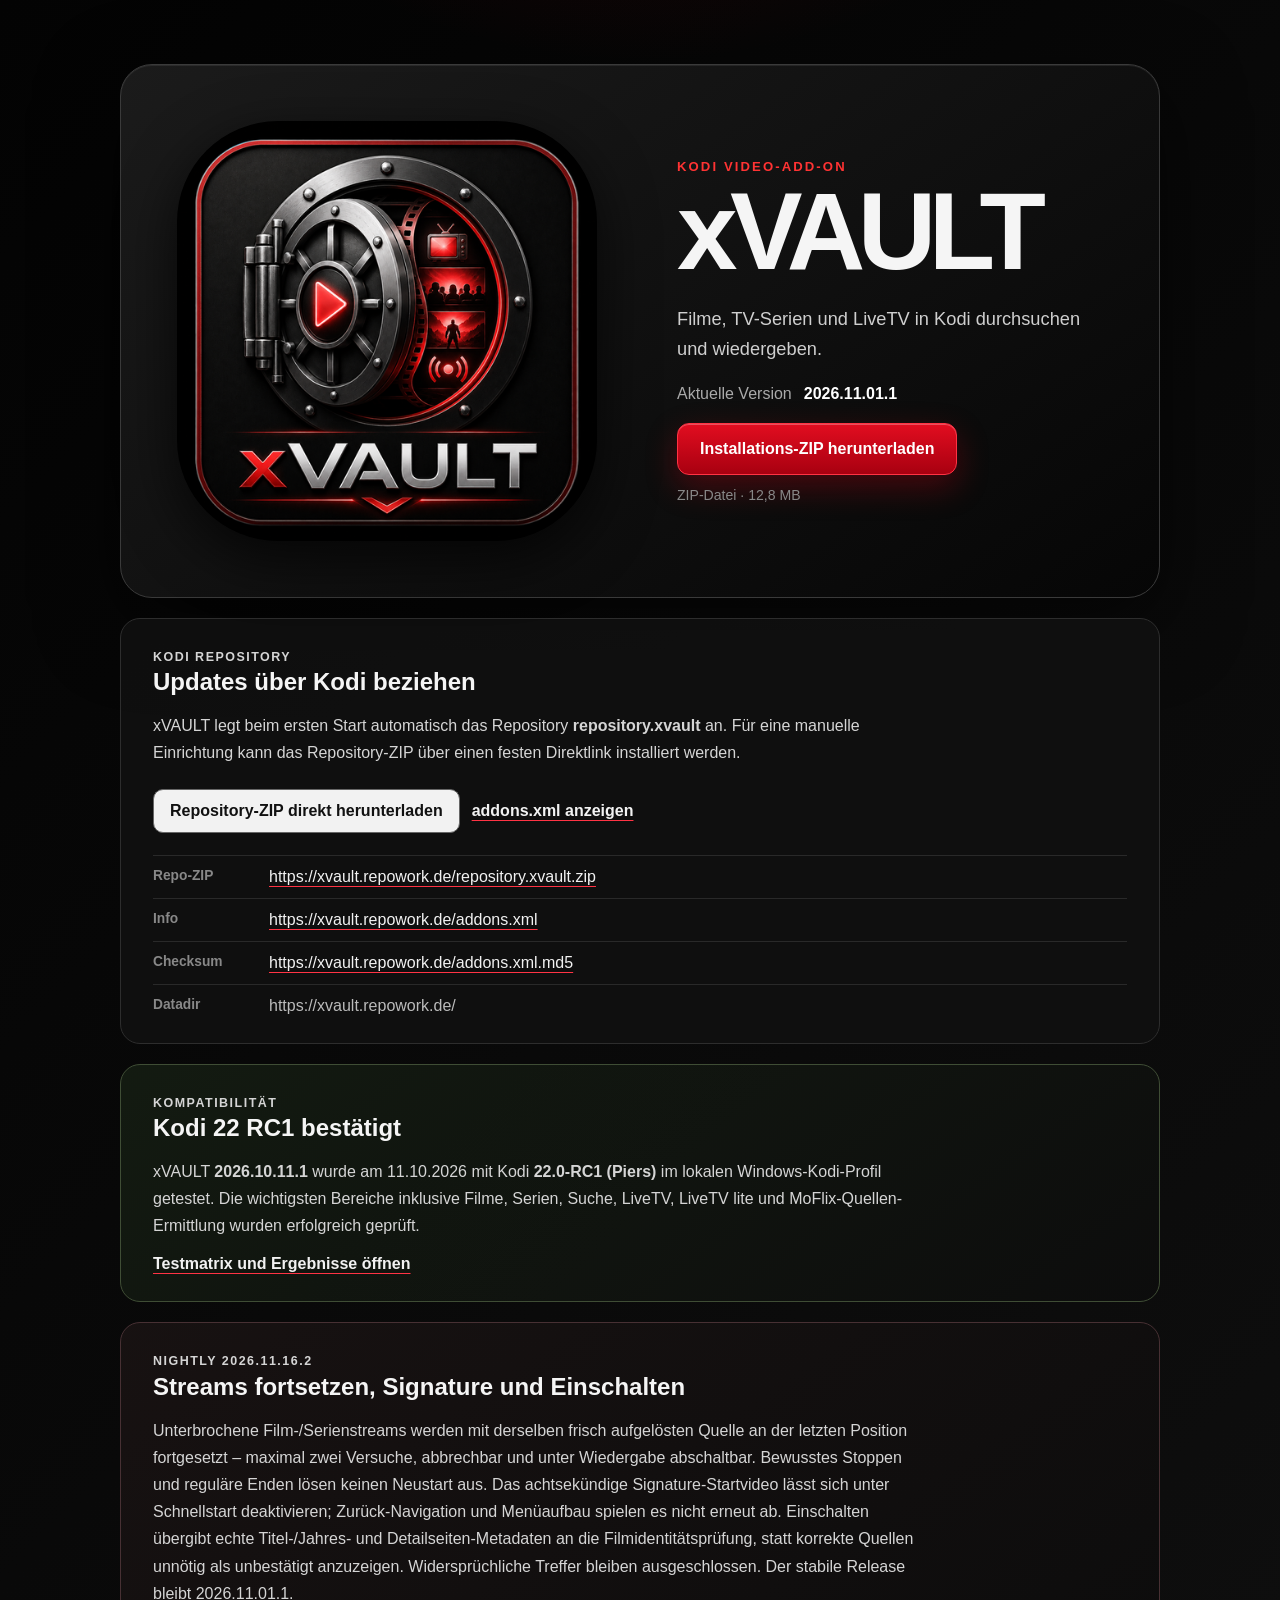
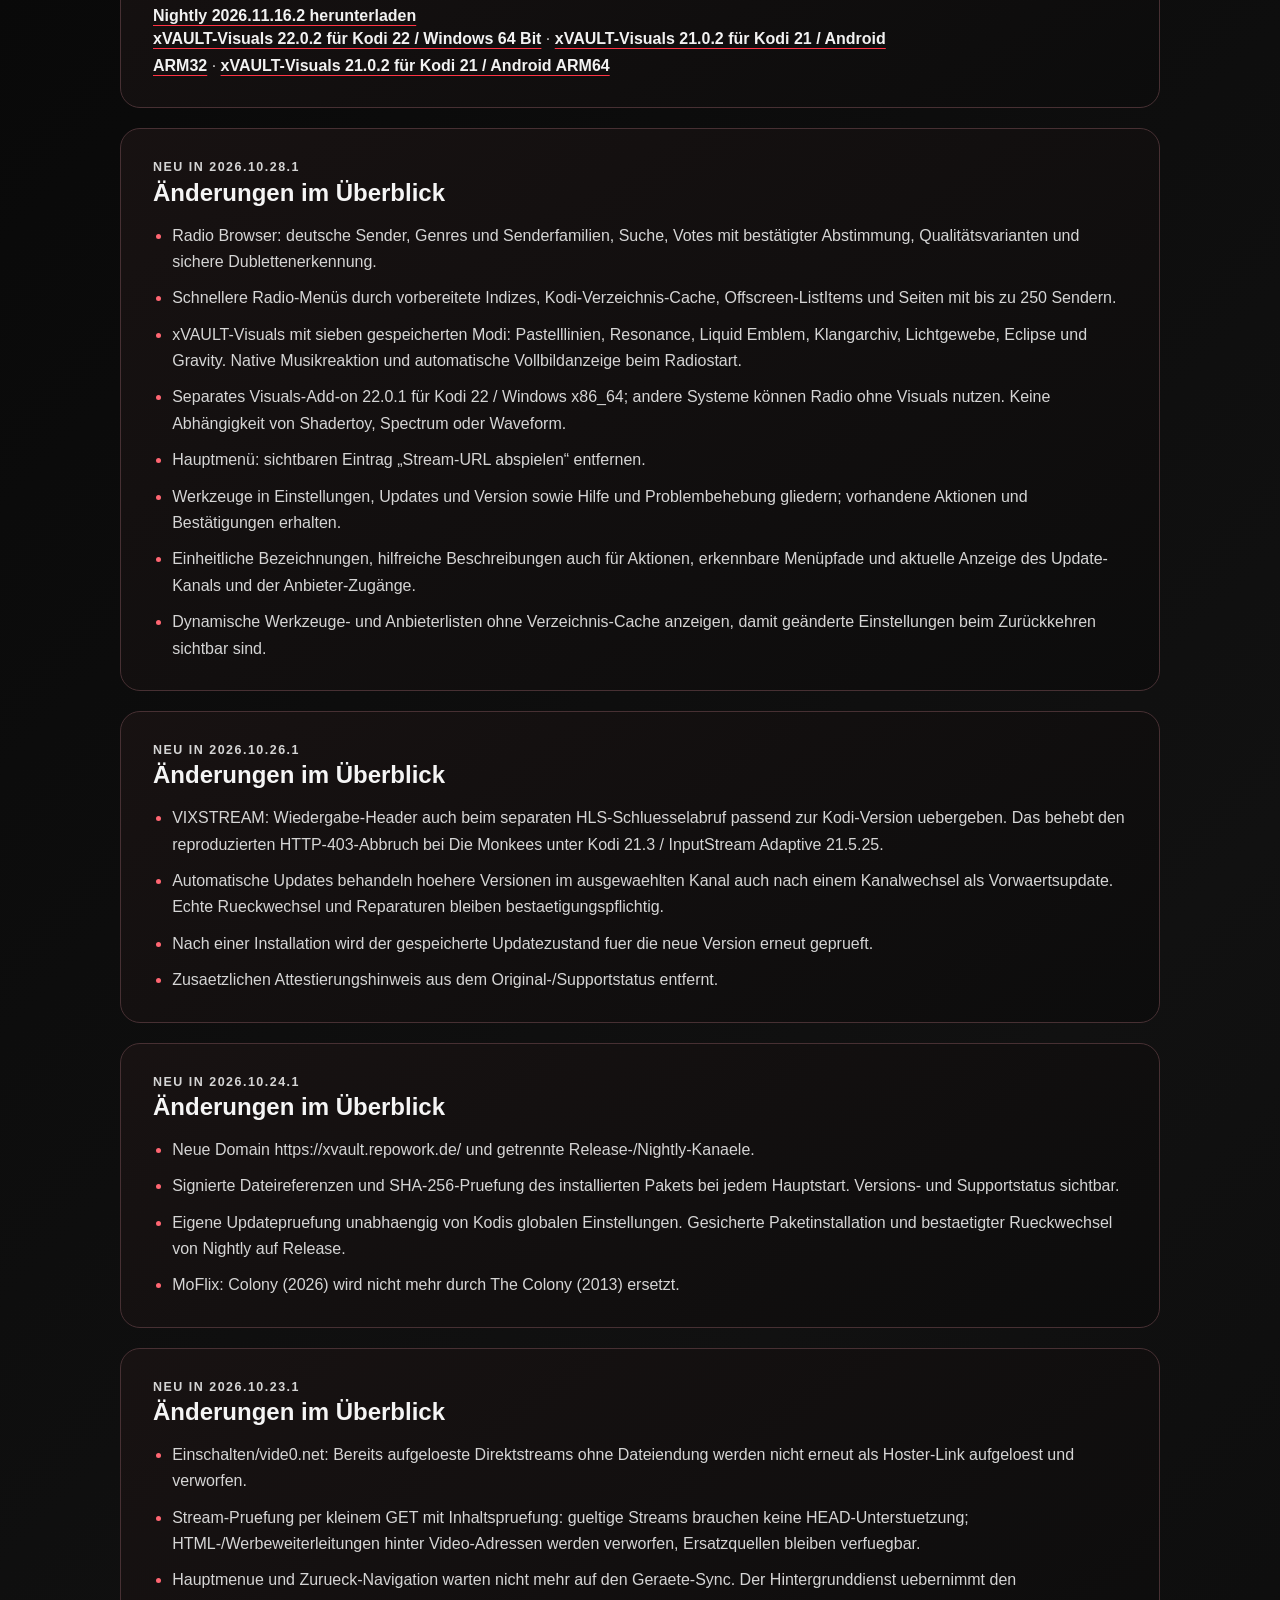
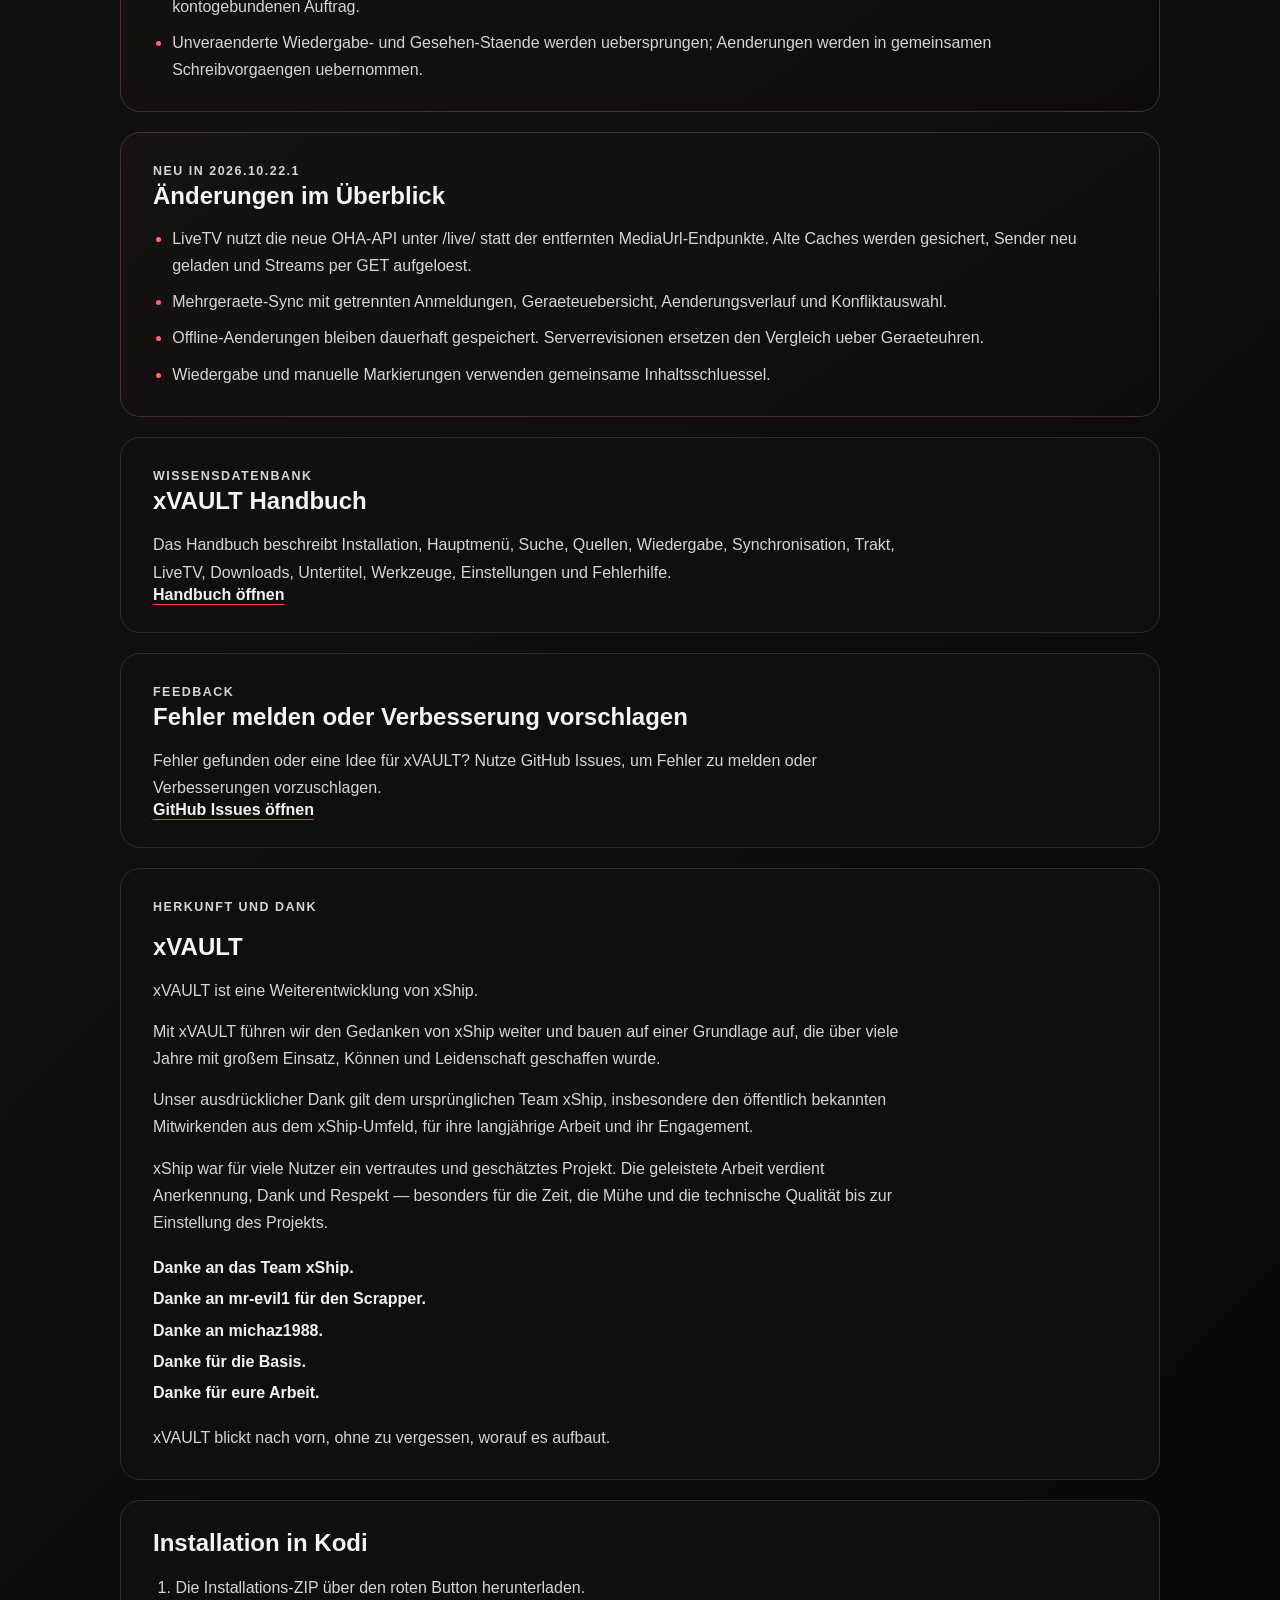
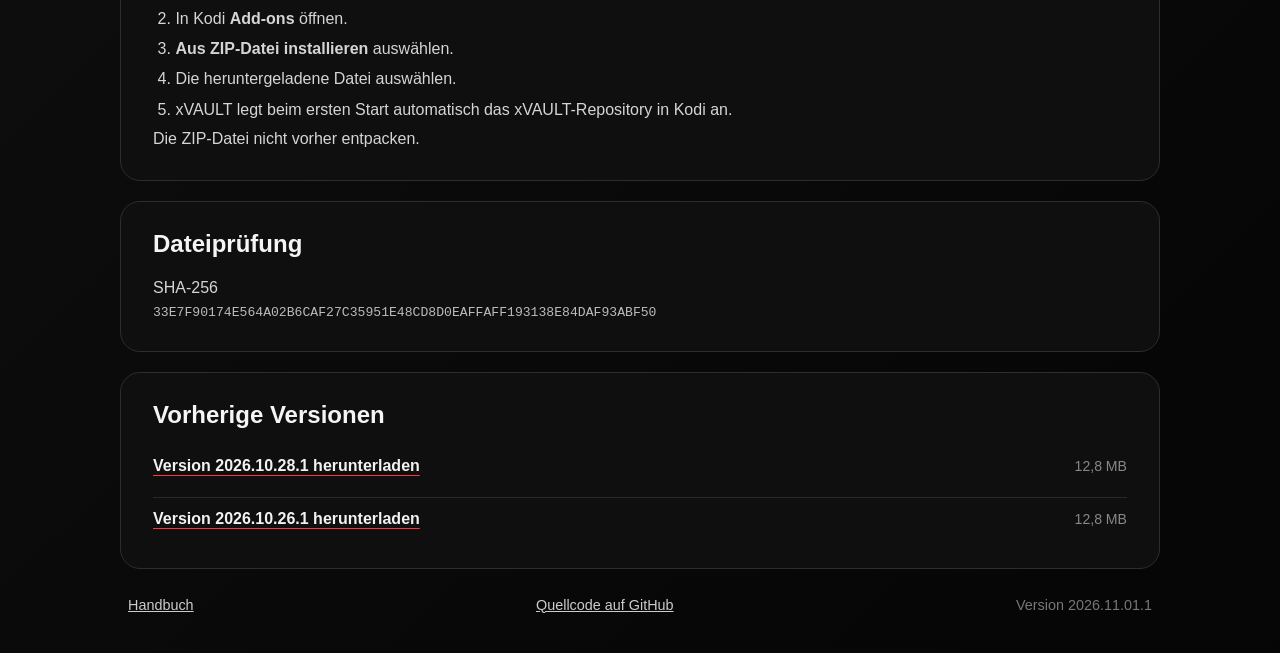
==== docs/index.html @ 2032664e "Nightly 2026.11.16.2: resume interrupted streams, add Signature and verify Einschalten films" ====
<!doctype html>
<html lang="de">
<head>
  <meta charset="utf-8">
  <meta name="viewport" content="width=device-width, initial-scale=1">
  <meta name="theme-color" content="#080808">
  <meta name="description" content="Offizielle Downloadseite des Kodi-Add-ons xVAULT.">
  <title>xVAULT für Kodi</title>
  <link rel="icon" href="assets/icon.png">
  <link rel="stylesheet" href="style.css">
<!-- kodi-listing-style:start -->
  <style>
    .kodi-index { display: none; }
    .kodi-client .page { display: none; }
    .kodi-client .kodi-index { display: block; padding: 24px; font-family: Arial, sans-serif; color: #111; background: #fff; }
    .kodi-index table { border-collapse: collapse; width: 100%; max-width: 900px; }
    .kodi-index th, .kodi-index td { padding: 4px 10px; text-align: left; }
  </style>
  <script>
    if (/Kodi/i.test(navigator.userAgent)) {
      document.documentElement.classList.add('kodi-client');
    }
  </script>
  <!-- kodi-listing-style:end -->
  <script
    defer
    src="https://cloud.umami.is/script.js"
    data-website-id="9a7c0b38-aea1-468a-bccc-e258aeeb365d"
    data-domains="xvault.repowork.de"
    data-do-not-track="true"
    data-exclude-search="true">
  </script>
</head>
<body>
<!-- kodi-listing:start -->
  <section id="kodi-index" class="kodi-index">
    <h2>Index of /xVAULT/</h2>
    <table>
      <tbody>
        <tr><th></th><th><a href="?C=N;O=D">Name</a></th><th><a href="?C=M;O=A">Last modified</a></th><th><a href="?C=S;O=A">Size</a></th></tr>
        <tr><th colspan="4"><hr></th></tr>
        <tr><td>[PARENTDIR]</td><td><a href="../" data-umami-event="Verzeichnisnavigation geöffnet">Parent Directory</a></td><td align="right">-</td><td align="right">-</td></tr>
        <tr><td>[DIR]</td><td><a href="plugin.video.xvault/" data-umami-event="Verzeichnis geöffnet">plugin.video.xvault/</a></td><td align="right">01.Nov.2026 00:02:32</td><td align="right">-</td></tr>
        <tr><td>[DIR]</td><td><a href="repository.xvault/" data-umami-event="Verzeichnis geöffnet">repository.xvault/</a></td><td align="right">29.Oct.2026 18:54:28</td><td align="right">-</td></tr>
        <tr><td>[FILE]</td><td><a href="addons.xml" data-umami-event="Repository-Metadaten geöffnet">addons.xml</a></td><td align="right">01.Nov.2026 00:02:32</td><td align="right">4.60 KB</td></tr>
        <tr><td>[FILE]</td><td><a href="addons.xml.md5" data-umami-event="Checksum geöffnet">addons.xml.md5</a></td><td align="right">01.Nov.2026 00:02:32</td><td align="right">32.00 B</td></tr>
        <tr><td>[FILE]</td><td><a href="repository.xvault.zip" data-umami-event="Datei heruntergeladen">repository.xvault.zip</a></td><td align="right">01.Nov.2026 00:02:32</td><td align="right">330.06 KB</td></tr>
        <tr><td>[FILE]</td><td><a href="repository.xvault-1.0.3.zip" data-umami-event="Datei heruntergeladen">repository.xvault-1.0.3.zip</a></td><td align="right">01.Nov.2026 00:02:32</td><td align="right">330.06 KB</td></tr>
        <tr><th colspan="4"><hr></th></tr>
      </tbody>
    </table>
  </section>
  <!-- kodi-listing:end -->
  <main class="page">
    <section class="hero">
      <img class="logo" src="assets/icon.png" alt="xVAULT">
      <div class="content">
        <p class="eyebrow">Kodi Video-Add-on</p>
        <h1>xVAULT</h1>
        <p class="lead">Filme, TV-Serien und LiveTV in Kodi durchsuchen und wiedergeben.</p>

        <div class="release">
          <span>Aktuelle Version</span>
          <strong>2026.11.01.1</strong>
        </div>

        <a class="download" href="downloads/plugin.video.xvault-2026.11.01.1.zip" download data-umami-event="Add-on ZIP heruntergeladen">
          Installations-ZIP herunterladen
        </a>

        <p class="fileinfo">ZIP-Datei · 12,8 MB</p>
      </div>
    </section>

    <section class="panel repo-panel">
      <div>
        <p class="section-kicker">Kodi Repository</p>
        <h2>Updates über Kodi beziehen</h2>
        <p>
          xVAULT legt beim ersten Start automatisch das Repository <strong>repository.xvault</strong> an.
          Für eine manuelle Einrichtung kann das Repository-ZIP über einen festen Direktlink installiert werden.
        </p>
      </div>
      <div class="repo-actions">
        <a class="secondary-download" href="repository.xvault.zip" download data-umami-event="Repository-ZIP heruntergeladen">
          Repository-ZIP direkt herunterladen
        </a>
        <a class="plain-link" href="addons.xml" data-umami-event="Repository-Metadaten geöffnet">addons.xml anzeigen</a>
      </div>
      <dl class="repo-links">
        <div>
          <dt>Repo-ZIP</dt>
          <dd><a href="repository.xvault.zip" data-umami-event="Repository-ZIP Link geöffnet">https://xvault.repowork.de/repository.xvault.zip</a></dd>
        </div>
        <div>
          <dt>Info</dt>
          <dd><a href="addons.xml" data-umami-event="Repository-Metadaten geöffnet">https://xvault.repowork.de/addons.xml</a></dd>
        </div>
        <div>
          <dt>Checksum</dt>
          <dd><a href="addons.xml.md5" data-umami-event="Checksum geöffnet">https://xvault.repowork.de/addons.xml.md5</a></dd>
        </div>
        <div>
          <dt>Datadir</dt>
          <dd><span>https://xvault.repowork.de/</span></dd>
        </div>
      </dl>
    </section>

    <section class="panel compatibility-panel">
      <p class="section-kicker">Kompatibilität</p>
      <h2>Kodi 22 RC1 bestätigt</h2>
      <p>
        xVAULT <strong>2026.10.11.1</strong> wurde am 11.10.2026 mit Kodi
        <strong>22.0-RC1 (Piers)</strong> im lokalen Windows-Kodi-Profil getestet.
        Die wichtigsten Bereiche inklusive Filme, Serien, Suche, LiveTV, LiveTV lite
        und MoFlix-Quellen-Ermittlung wurden erfolgreich geprüft.
      </p>
      <a class="plain-link" href="kodi-22-rc1-kompatibilitaet.html" data-umami-event="Kodi 22 RC1 Kompatibilität geöffnet">
        Testmatrix und Ergebnisse öffnen
      </a>
    </section>

    <section class="panel update-panel">
      <p class="section-kicker">Nightly 2026.11.16.2</p>
      <h2>Streams fortsetzen, Signature und Einschalten</h2>
      <p>Unterbrochene Film-/Serienstreams werden mit derselben frisch aufgelösten Quelle an der letzten Position fortgesetzt – maximal zwei Versuche, abbrechbar und unter Wiedergabe abschaltbar. Bewusstes Stoppen und reguläre Enden lösen keinen Neustart aus. Das achtsekündige Signature-Startvideo lässt sich unter Schnellstart deaktivieren; Zurück-Navigation und Menüaufbau spielen es nicht erneut ab. Einschalten übergibt echte Titel-/Jahres- und Detailseiten-Metadaten an die Filmidentitätsprüfung, statt korrekte Quellen unnötig als unbestätigt anzuzeigen. Widersprüchliche Treffer bleiben ausgeschlossen. Der stabile Release bleibt 2026.11.01.1.</p>
      <a class="plain-link" href="downloads/plugin.video.xvault-2026.11.16.2.zip" download data-umami-event="Nightly ZIP heruntergeladen">Nightly 2026.11.16.2 herunterladen</a>
      <p><a class="plain-link" href="updates/native/windows-x86_64/kodi22/visualization.xvault/visualization.xvault-22.0.2.zip" download>xVAULT-Visuals 22.0.2 für Kodi 22 / Windows 64 Bit</a> · <a class="plain-link" href="updates/native/android-armv7/kodi21/visualization.xvault/visualization.xvault-21.0.2.zip" download>xVAULT-Visuals 21.0.2 für Kodi 21 / Android ARM32</a> · <a class="plain-link" href="updates/native/android-aarch64/kodi21/visualization.xvault/visualization.xvault-21.0.2.zip" download>xVAULT-Visuals 21.0.2 für Kodi 21 / Android ARM64</a></p>
    </section>

    <!-- release-notes:start -->
    <section class="panel update-panel">
      <p class="section-kicker">Neu in 2026.10.28.1</p>
      <h2>Änderungen im Überblick</h2>
      <ul class="update-list">
        <li>Radio Browser: deutsche Sender, Genres und Senderfamilien, Suche, Votes mit bestätigter Abstimmung, Qualitätsvarianten und sichere Dublettenerkennung.</li>
        <li>Schnellere Radio-Menüs durch vorbereitete Indizes, Kodi-Verzeichnis-Cache, Offscreen-ListItems und Seiten mit bis zu 250 Sendern.</li>
        <li>xVAULT-Visuals mit sieben gespeicherten Modi: Pastelllinien, Resonance, Liquid Emblem, Klangarchiv, Lichtgewebe, Eclipse und Gravity. Native Musikreaktion und automatische Vollbildanzeige beim Radiostart.</li>
        <li>Separates Visuals-Add-on 22.0.1 für Kodi 22 / Windows x86_64; andere Systeme können Radio ohne Visuals nutzen. Keine Abhängigkeit von Shadertoy, Spectrum oder Waveform.</li>
        <li>Hauptmenü: sichtbaren Eintrag „Stream-URL abspielen“ entfernen.</li>
        <li>Werkzeuge in Einstellungen, Updates und Version sowie Hilfe und Problembehebung gliedern; vorhandene Aktionen und Bestätigungen erhalten.</li>
        <li>Einheitliche Bezeichnungen, hilfreiche Beschreibungen auch für Aktionen, erkennbare Menüpfade und aktuelle Anzeige des Update-Kanals und der Anbieter-Zugänge.</li>
        <li>Dynamische Werkzeuge- und Anbieterlisten ohne Verzeichnis-Cache anzeigen, damit geänderte Einstellungen beim Zurückkehren sichtbar sind.</li>
      </ul>
    </section>

    <section class="panel update-panel">
      <p class="section-kicker">Neu in 2026.10.26.1</p>
      <h2>Änderungen im Überblick</h2>
      <ul class="update-list">
        <li>VIXSTREAM: Wiedergabe-Header auch beim separaten HLS-Schluesselabruf passend zur Kodi-Version uebergeben. Das behebt den reproduzierten HTTP-403-Abbruch bei Die Monkees unter Kodi 21.3 / InputStream Adaptive 21.5.25.</li>
        <li>Automatische Updates behandeln hoehere Versionen im ausgewaehlten Kanal auch nach einem Kanalwechsel als Vorwaertsupdate. Echte Rueckwechsel und Reparaturen bleiben bestaetigungspflichtig.</li>
        <li>Nach einer Installation wird der gespeicherte Updatezustand fuer die neue Version erneut geprueft.</li>
        <li>Zusaetzlichen Attestierungshinweis aus dem Original-/Supportstatus entfernt.</li>
      </ul>
    </section>

    <section class="panel update-panel">
      <p class="section-kicker">Neu in 2026.10.24.1</p>
      <h2>Änderungen im Überblick</h2>
      <ul class="update-list">
        <li>Neue Domain https://xvault.repowork.de/ und getrennte Release-/Nightly-Kanaele.</li>
        <li>Signierte Dateireferenzen und SHA-256-Pruefung des installierten Pakets bei jedem Hauptstart. Versions- und Supportstatus sichtbar.</li>
        <li>Eigene Updatepruefung unabhaengig von Kodis globalen Einstellungen. Gesicherte Paketinstallation und bestaetigter Rueckwechsel von Nightly auf Release.</li>
        <li>MoFlix: Colony (2026) wird nicht mehr durch The Colony (2013) ersetzt.</li>
      </ul>
    </section>

    <section class="panel update-panel">
      <p class="section-kicker">Neu in 2026.10.23.1</p>
      <h2>Änderungen im Überblick</h2>
      <ul class="update-list">
        <li>Einschalten/vide0.net: Bereits aufgeloeste Direktstreams ohne Dateiendung werden nicht erneut als Hoster-Link aufgeloest und verworfen.</li>
        <li>Stream-Pruefung per kleinem GET mit Inhaltspruefung: gueltige Streams brauchen keine HEAD-Unterstuetzung; HTML-/Werbeweiterleitungen hinter Video-Adressen werden verworfen, Ersatzquellen bleiben verfuegbar.</li>
        <li>Hauptmenue und Zurueck-Navigation warten nicht mehr auf den Geraete-Sync. Der Hintergrunddienst uebernimmt den kontogebundenen Auftrag.</li>
        <li>Unveraenderte Wiedergabe- und Gesehen-Staende werden uebersprungen; Aenderungen werden in gemeinsamen Schreibvorgaengen uebernommen.</li>
      </ul>
    </section>

    <section class="panel update-panel">
      <p class="section-kicker">Neu in 2026.10.22.1</p>
      <h2>Änderungen im Überblick</h2>
      <ul class="update-list">
        <li>LiveTV nutzt die neue OHA-API unter /live/ statt der entfernten MediaUrl-Endpunkte. Alte Caches werden gesichert, Sender neu geladen und Streams per GET aufgeloest.</li>
        <li>Mehrgeraete-Sync mit getrennten Anmeldungen, Geraeteuebersicht, Aenderungsverlauf und Konfliktauswahl.</li>
        <li>Offline-Aenderungen bleiben dauerhaft gespeichert. Serverrevisionen ersetzen den Vergleich ueber Geraeteuhren.</li>
        <li>Wiedergabe und manuelle Markierungen verwenden gemeinsame Inhaltsschluessel.</li>
      </ul>
    </section>
    <!-- release-notes:end -->

    <section class="panel">
      <p class="section-kicker">Wissensdatenbank</p>
      <h2>xVAULT Handbuch</h2>
      <p>
        Das Handbuch beschreibt Installation, Hauptmenü, Suche, Quellen, Wiedergabe,
        Synchronisation, Trakt, LiveTV, Downloads, Untertitel, Werkzeuge,
        Einstellungen und Fehlerhilfe.
      </p>
      <a class="plain-link" href="handbuch/" data-umami-event="Handbuch geöffnet">Handbuch öffnen</a>
    </section>

    <section class="panel">
      <p class="section-kicker">Feedback</p>
      <h2>Fehler melden oder Verbesserung vorschlagen</h2>
      <p>
        Fehler gefunden oder eine Idee für xVAULT?
        Nutze GitHub Issues, um Fehler zu melden oder Verbesserungen vorzuschlagen.
      </p>
      <a class="plain-link" href="https://github.com/mojomedia1812/xVAULT/issues" data-umami-event="Issues geöffnet">GitHub Issues öffnen</a>
    </section>
    <section class="panel tribute-panel">
      <p class="section-kicker">Herkunft und Dank</p>
      <h2>xVAULT</h2>
      <p>xVAULT ist eine Weiterentwicklung von xShip.</p>
      <p>
        Mit xVAULT führen wir den Gedanken von xShip weiter und bauen auf einer Grundlage auf,
        die über viele Jahre mit großem Einsatz, Können und Leidenschaft geschaffen wurde.
      </p>
      <p>
        Unser ausdrücklicher Dank gilt dem ursprünglichen Team xShip, insbesondere den öffentlich
        bekannten Mitwirkenden aus dem xShip-Umfeld, für ihre langjährige Arbeit und ihr Engagement.
      </p>
      <p>
        xShip war für viele Nutzer ein vertrautes und geschätztes Projekt. Die geleistete Arbeit
        verdient Anerkennung, Dank und Respekt — besonders für die Zeit, die Mühe und die technische
        Qualität bis zur Einstellung des Projekts.
      </p>
      <div class="thanks-lines">
        <p>Danke an das Team xShip.</p>
        <p>Danke an mr-evil1 für den Scrapper.</p>
        <p>Danke an michaz1988.</p>
        <p>Danke für die Basis.</p>
        <p>Danke für eure Arbeit.</p>
      </div>
      <p>xVAULT blickt nach vorn, ohne zu vergessen, worauf es aufbaut.</p>
    </section>

    <section class="panel">
      <h2>Installation in Kodi</h2>
      <ol>
        <li>Die Installations-ZIP über den roten Button herunterladen.</li>
        <li>In Kodi <strong>Add-ons</strong> öffnen.</li>
        <li><strong>Aus ZIP-Datei installieren</strong> auswählen.</li>
        <li>Die heruntergeladene Datei auswählen.</li>
        <li>xVAULT legt beim ersten Start automatisch das xVAULT-Repository in Kodi an.</li>
      </ol>
      <p class="hint">Die ZIP-Datei nicht vorher entpacken.</p>
    </section>

    <section class="panel checksum">
      <h2>Dateiprüfung</h2>
      <p>SHA-256</p>
      <code>33E7F90174E564A02B6CAF27C35951E48CD8D0EAFFAFF193138E84DAF93ABF50</code>
    </section>

    <section class="panel archive">
      <h2>Vorherige Versionen</h2>
      <ul class="archive-list">
        <!-- previous-downloads:start -->
        <li><a href="downloads/plugin.video.xvault-2026.10.28.1.zip" download data-umami-event="Vorherige Version heruntergeladen">Version 2026.10.28.1 herunterladen</a><span>12,8 MB</span></li>
        <li><a href="downloads/plugin.video.xvault-2026.10.26.1.zip" download data-umami-event="Vorherige Version heruntergeladen">Version 2026.10.26.1 herunterladen</a><span>12,8 MB</span></li>
        <!-- previous-downloads:end -->
      </ul>
    </section>

    <footer>
      <a href="handbuch/" data-umami-event="Handbuch geöffnet">Handbuch</a>
      <a href="https://github.com/mojomedia1812/xVAULT" data-umami-event="GitHub Repo geöffnet">Quellcode auf GitHub</a>
      <span>Version 2026.11.01.1</span>
    </footer>
  </main>
</body>
</html>
---- docs/style.css ----
:root {
  color-scheme: dark;
  font-family: Inter, "Segoe UI", Arial, sans-serif;
  background: #050505;
  color: #f5f5f5;
}

* {
  box-sizing: border-box;
}

body {
  min-height: 100vh;
  margin: 0;
  background:
    radial-gradient(circle at 50% -10%, rgba(210, 0, 20, .28), transparent 38rem),
    linear-gradient(135deg, #030303, #111 55%, #050505);
}

.page {
  width: min(1040px, calc(100% - 32px));
  margin: 0 auto;
  padding: 64px 0 40px;
}

.hero {
  display: grid;
  grid-template-columns: minmax(260px, 420px) 1fr;
  gap: clamp(32px, 7vw, 80px);
  align-items: center;
  padding: clamp(24px, 5vw, 56px);
  border: 1px solid #3a3a3a;
  border-radius: 32px;
  background: linear-gradient(145deg, rgba(28, 28, 28, .96), rgba(6, 6, 6, .98));
  box-shadow: 0 24px 80px rgba(0, 0, 0, .6), inset 0 1px rgba(255, 255, 255, .08);
}

.logo {
  display: block;
  width: 100%;
  border-radius: 24%;
  filter: drop-shadow(0 18px 28px rgba(0, 0, 0, .7));
}

.eyebrow {
  margin: 0 0 8px;
  color: #f33;
  font-size: .82rem;
  font-weight: 800;
  letter-spacing: .16em;
  text-transform: uppercase;
}

h1 {
  margin: 0;
  font-size: clamp(3.4rem, 9vw, 6.8rem);
  line-height: .92;
  letter-spacing: -.07em;
}

.lead {
  max-width: 32rem;
  margin: 22px 0;
  color: #cfcfcf;
  font-size: 1.14rem;
  line-height: 1.6;
}

.release {
  display: flex;
  gap: 12px;
  align-items: baseline;
  margin-bottom: 20px;
  color: #aaa;
}

.release strong {
  color: #fff;
}

.download {
  display: inline-block;
  padding: 16px 22px;
  border: 1px solid #ff3344;
  border-radius: 12px;
  background: linear-gradient(#e20d20, #a80010);
  box-shadow: 0 12px 32px rgba(210, 0, 20, .3), inset 0 1px rgba(255, 255, 255, .28);
  color: #fff;
  font-weight: 800;
  text-decoration: none;
  transition: transform .15s ease, filter .15s ease;
}

.download:hover {
  filter: brightness(1.12);
  transform: translateY(-2px);
}

.fileinfo {
  margin: 12px 0 0;
  color: #888;
  font-size: .88rem;
}

.panel {
  margin-top: 20px;
  padding: 28px 32px;
  border: 1px solid #2d2d2d;
  border-radius: 20px;
  background: rgba(16, 16, 16, .9);
}

.panel h2 {
  margin: 0 0 16px;
}

.section-kicker {
  margin: 0 0 8px;
  color: #ff6672;
  font-size: .78rem;
  font-weight: 800;
  letter-spacing: .12em;
  text-transform: uppercase;
}

.panel p {
  max-width: 48rem;
  margin: 0;
  color: #d5d5d5;
  line-height: 1.7;
}

.repo-panel {
  display: grid;
  gap: 22px;
}

.repo-actions {
  display: flex;
  flex-wrap: wrap;
  gap: 12px;
  align-items: center;
}

.secondary-download {
  display: inline-block;
  padding: 12px 16px;
  border: 1px solid #666;
  border-radius: 10px;
  background: #f2f2f2;
  color: #111;
  font-weight: 800;
  text-decoration: none;
  transition: transform .15s ease, filter .15s ease;
}

.secondary-download:hover {
  filter: brightness(1.08);
  transform: translateY(-2px);
}

.plain-link {
  color: #f2f2f2;
  font-weight: 700;
  text-decoration-color: #ff3344;
  text-underline-offset: 4px;
}

.repo-links {
  display: grid;
  gap: 12px;
  margin: 0;
}

.repo-links div {
  display: grid;
  grid-template-columns: 100px minmax(0, 1fr);
  gap: 16px;
  padding-top: 12px;
  border-top: 1px solid #292929;
}

.repo-links dt {
  color: #888;
  font-size: .86rem;
  font-weight: 800;
}

.repo-links dd {
  min-width: 0;
  margin: 0;
  color: #bbb;
  overflow-wrap: anywhere;
}

.repo-links a {
  color: #f2f2f2;
  text-decoration-color: #ff3344;
  text-underline-offset: 4px;
}

.update-panel {
  border-color: #473033;
  background: linear-gradient(145deg, rgba(24, 18, 18, .95), rgba(12, 12, 12, .95));
}

.compatibility-panel {
  border-color: #3f4d35;
  background: linear-gradient(145deg, rgba(20, 28, 18, .95), rgba(12, 12, 12, .95));
}

.compatibility-panel .plain-link {
  display: inline-block;
  margin-top: 16px;
}

.page-title {
  margin: 0 0 18px;
  font-size: clamp(2.3rem, 7vw, 4.8rem);
  line-height: 1;
  letter-spacing: 0;
}

.table-wrap {
  overflow-x: auto;
}

.test-matrix {
  width: 100%;
  border-collapse: collapse;
  color: #d5d5d5;
  font-size: .94rem;
  line-height: 1.5;
}

.test-matrix th,
.test-matrix td {
  padding: 12px 10px;
  border-top: 1px solid #2f2f2f;
  text-align: left;
  vertical-align: top;
}

.test-matrix th {
  color: #fff;
  font-size: .78rem;
  letter-spacing: .08em;
  text-transform: uppercase;
}

.status-ok,
.status-note {
  display: inline-block;
  padding: 4px 8px;
  border-radius: 999px;
  font-size: .78rem;
  font-weight: 800;
  white-space: nowrap;
}

.status-ok {
  border: 1px solid #4da76d;
  background: rgba(37, 92, 55, .28);
  color: #a9f3bf;
}

.status-note {
  border: 1px solid #b99142;
  background: rgba(120, 88, 24, .24);
  color: #ffd98a;
}

.update-list {
  display: grid;
  gap: 10px;
  margin: 0;
  padding-left: 1.2rem;
  color: #d5d5d5;
  line-height: 1.65;
}

.update-list li::marker {
  color: #ff6672;
}

.tribute-panel {
  display: grid;
  gap: 14px;
}

.tribute-panel h2 {
  margin-bottom: 2px;
}

.tribute-panel p + p {
  margin-top: 0;
}

.thanks-lines {
  display: grid;
  gap: 4px;
  padding: 4px 0;
}

.thanks-lines p {
  color: #f2f2f2;
  font-weight: 800;
}

ol {
  margin: 0;
  padding-left: 1.4rem;
  color: #d5d5d5;
  line-height: 1.9;
}

.hint {
  margin: 16px 0 0;
  color: #ff6672;
}

.checksum code {
  display: block;
  overflow-wrap: anywhere;
  color: #bbb;
  font-size: .82rem;
  line-height: 1.6;
}

.archive-list {
  display: grid;
  gap: 10px;
  margin: 0;
  padding: 0;
  list-style: none;
}

.archive-list li {
  display: flex;
  justify-content: space-between;
  gap: 16px;
  align-items: center;
  padding: 12px 0;
  border-top: 1px solid #292929;
}

.archive-list li:first-child {
  border-top: 0;
}

.archive-list a {
  color: #f2f2f2;
  font-weight: 700;
  text-decoration-color: #ff3344;
  text-underline-offset: 4px;
}

.archive-list span {
  flex: 0 0 auto;
  color: #888;
  font-size: .88rem;
}

footer {
  display: flex;
  justify-content: space-between;
  gap: 20px;
  padding: 28px 8px 0;
  color: #777;
  font-size: .9rem;
}

footer a {
  color: #ccc;
}

@media (max-width: 720px) {
  .page {
    padding-top: 24px;
  }

  .hero {
    grid-template-columns: 1fr;
  }

  .logo {
    width: min(100%, 360px);
    margin: 0 auto;
  }

  footer {
    flex-direction: column;
  }

  .archive-list li {
    align-items: flex-start;
    flex-direction: column;
    gap: 6px;
  }

  .repo-links div {
    grid-template-columns: 1fr;
    gap: 4px;
  }
}
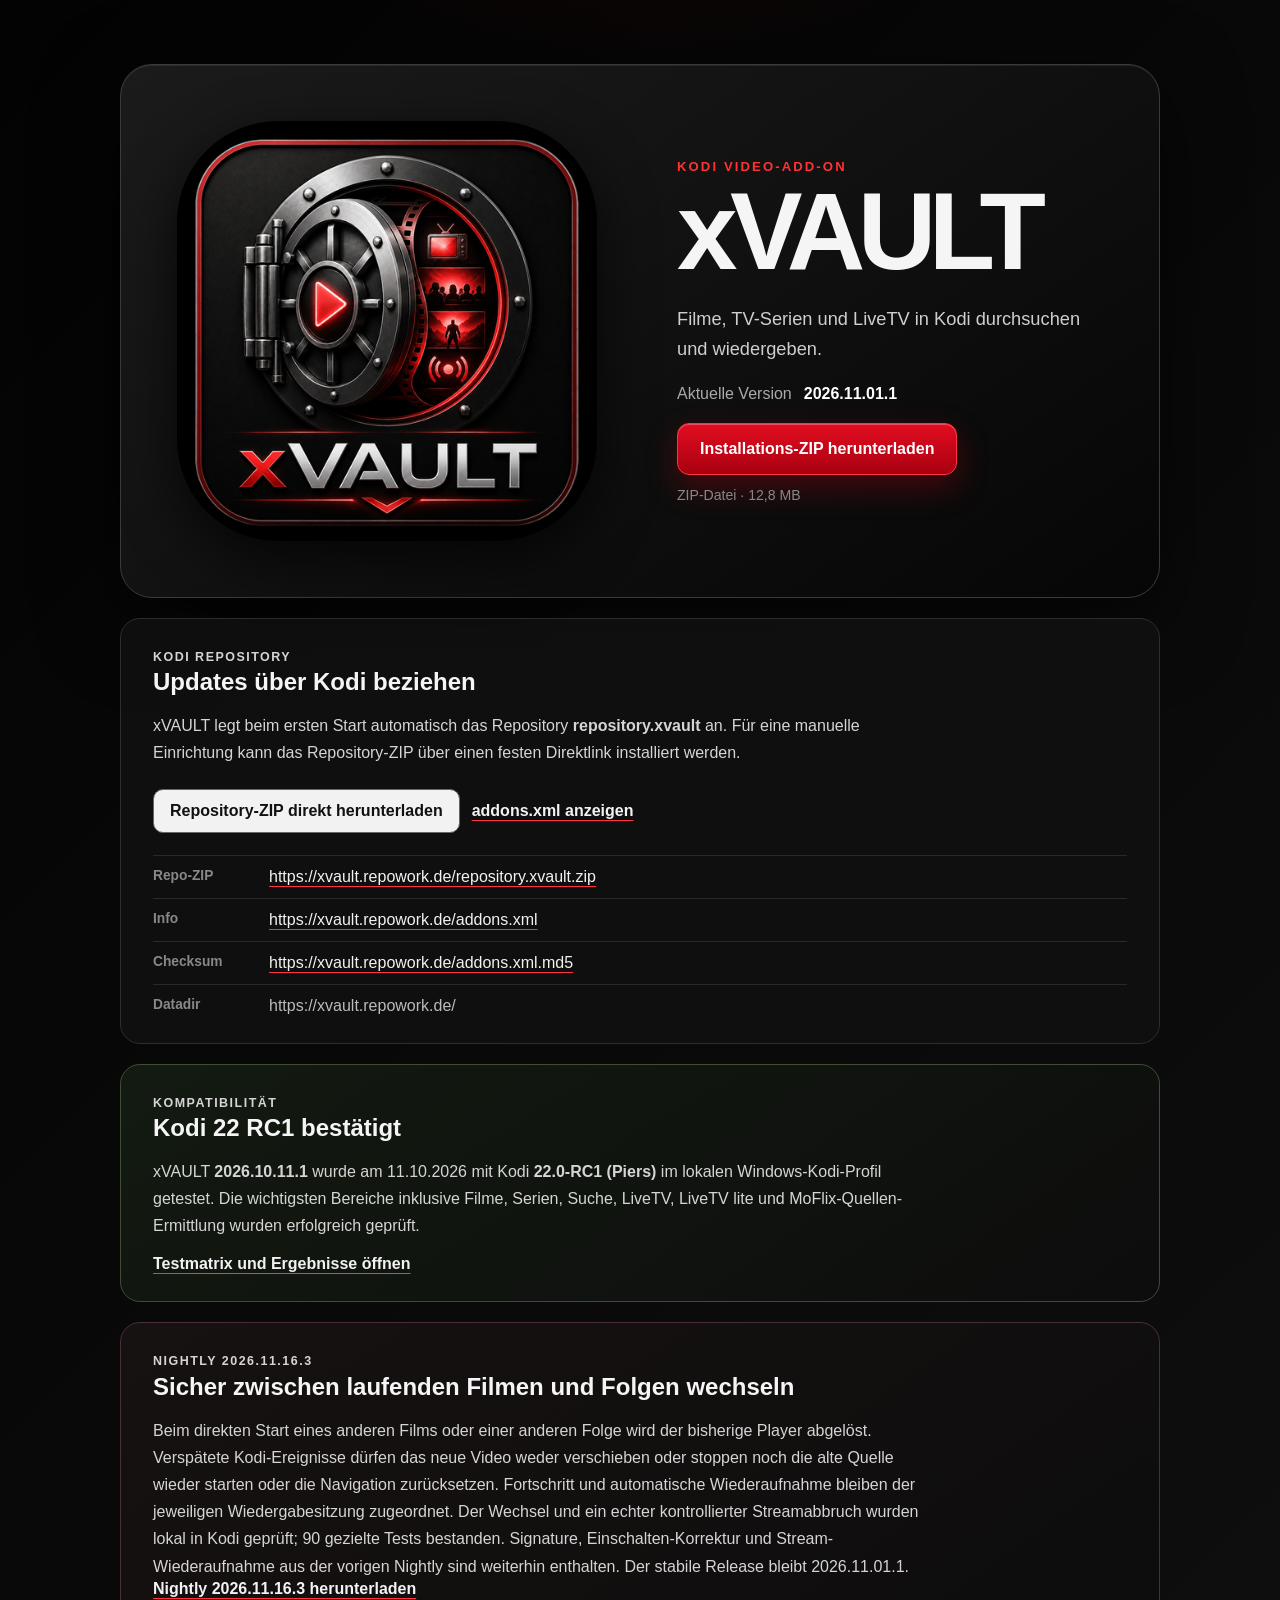
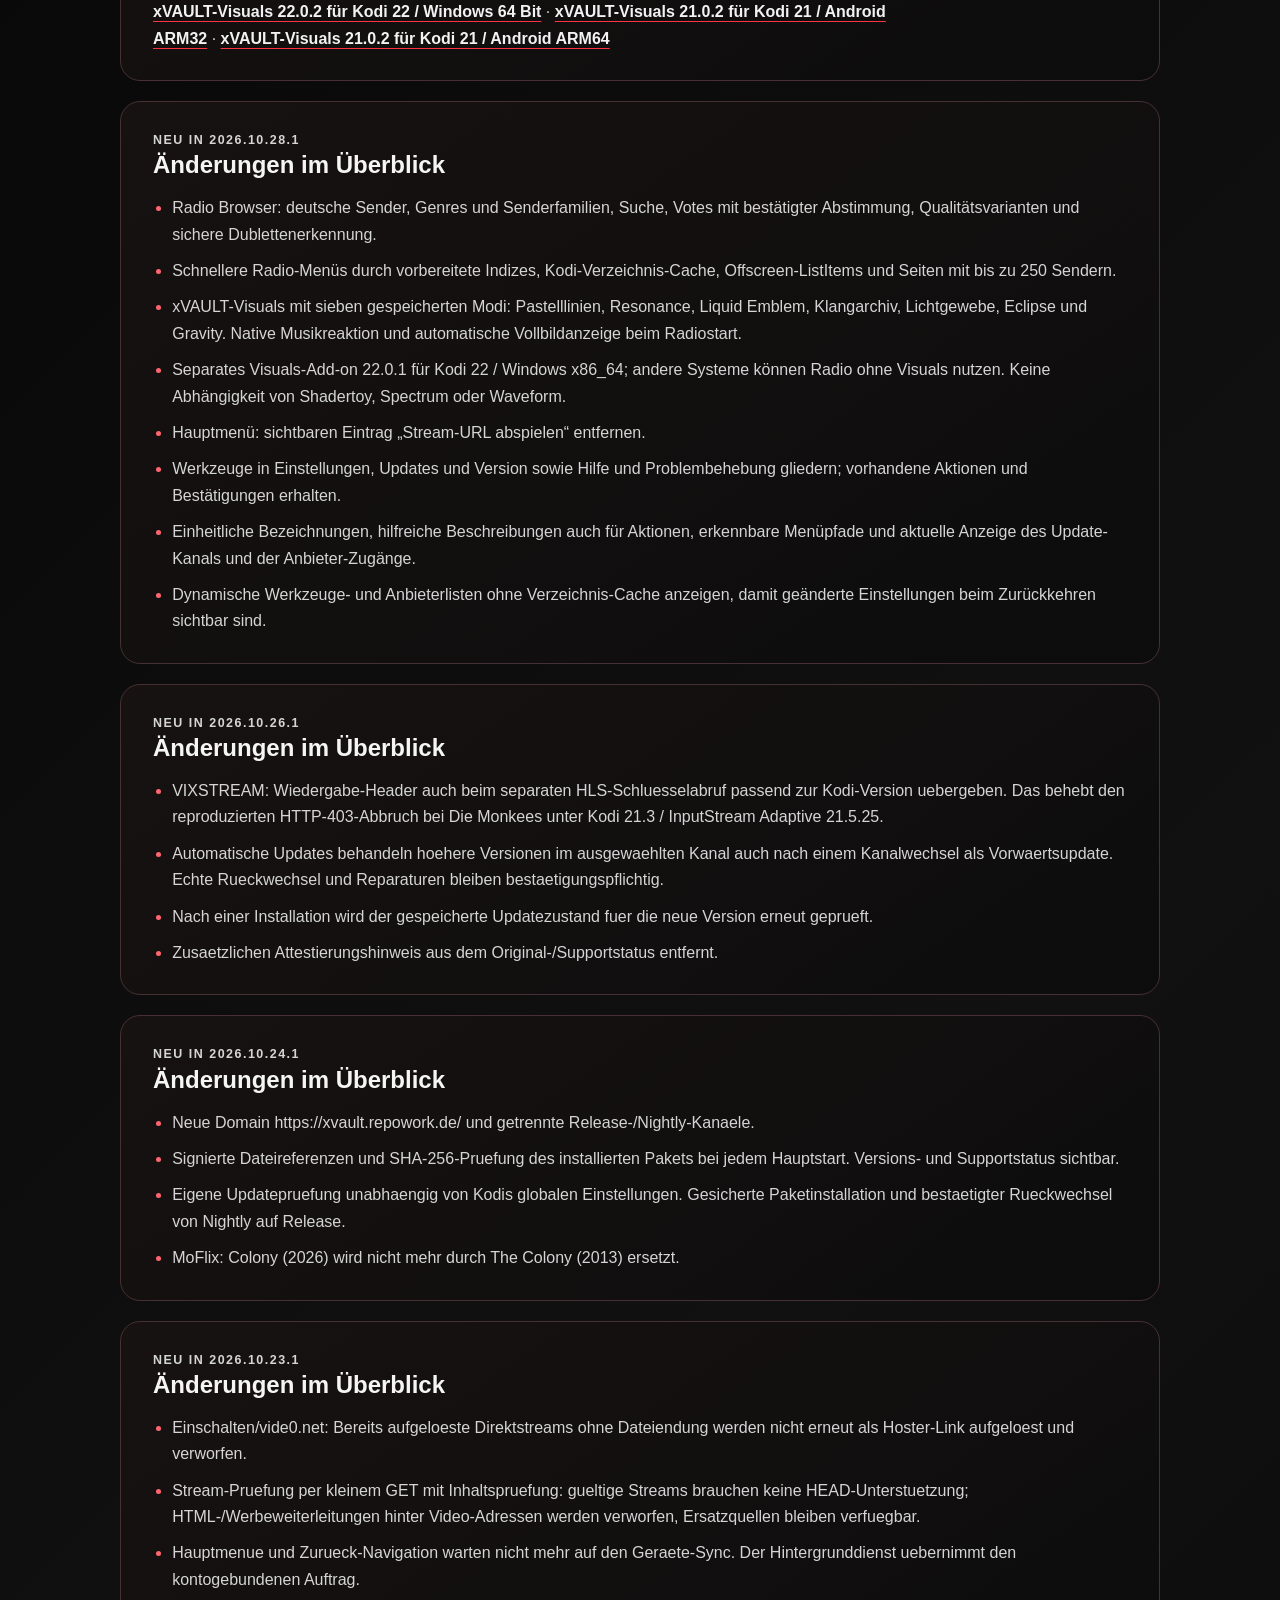
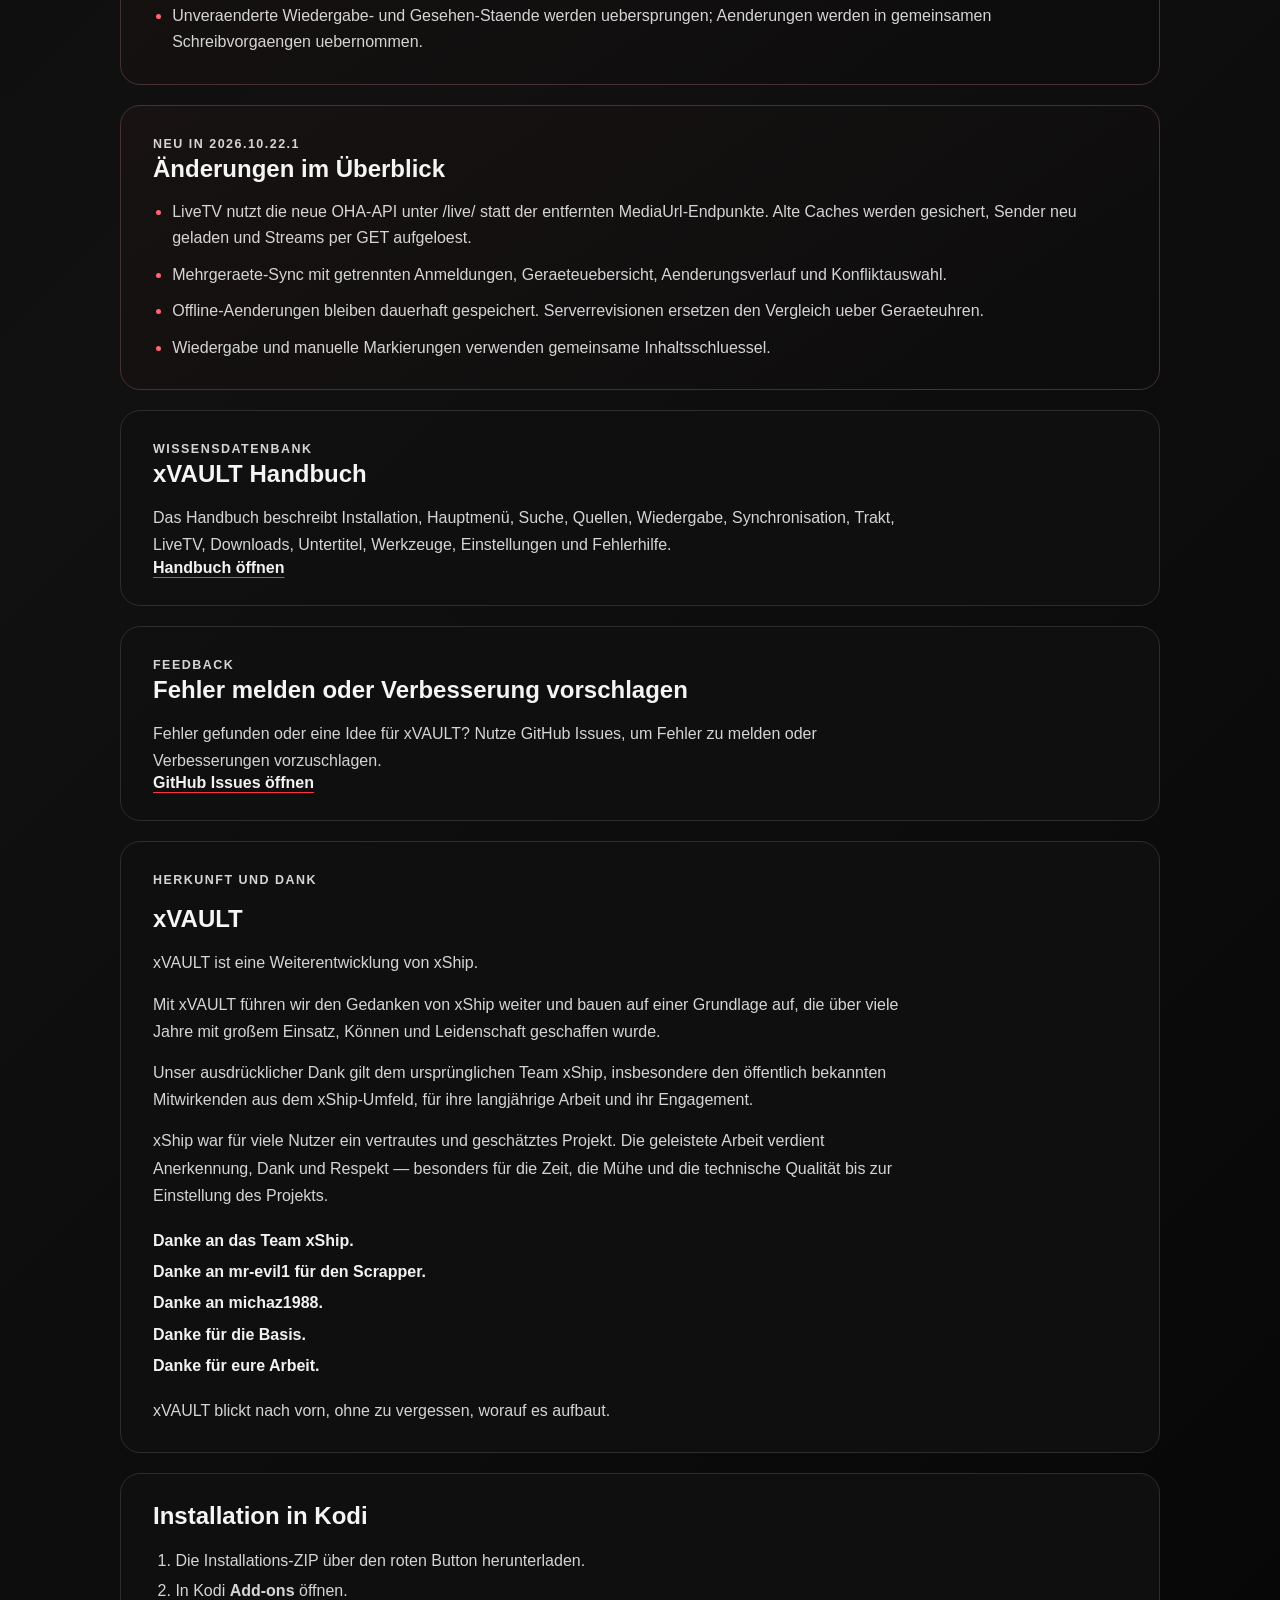
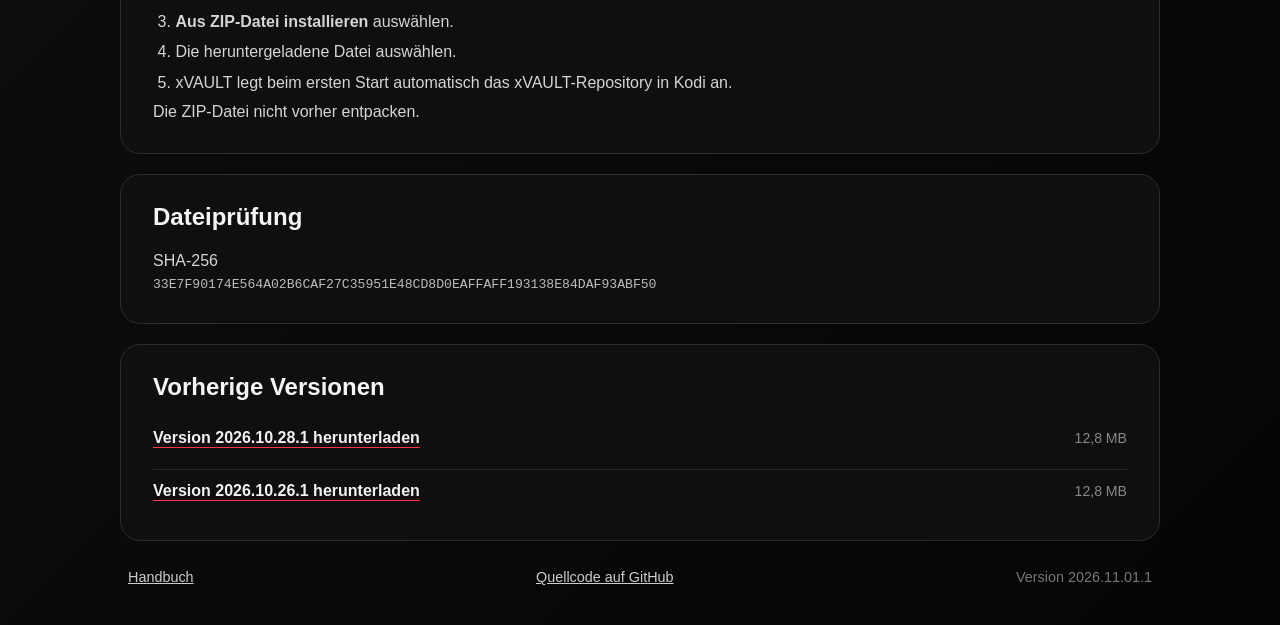
==== commit 3d698721: "Nightly 2026.11.16.3: isolate playback sessions during direct video switches" ====
--- a/docs/index.html
+++ b/docs/index.html
@@ -122,10 +122,10 @@
     </section>
 
     <section class="panel update-panel">
-      <p class="section-kicker">Nightly 2026.11.16.2</p>
-      <h2>Streams fortsetzen, Signature und Einschalten</h2>
-      <p>Unterbrochene Film-/Serienstreams werden mit derselben frisch aufgelösten Quelle an der letzten Position fortgesetzt – maximal zwei Versuche, abbrechbar und unter Wiedergabe abschaltbar. Bewusstes Stoppen und reguläre Enden lösen keinen Neustart aus. Das achtsekündige Signature-Startvideo lässt sich unter Schnellstart deaktivieren; Zurück-Navigation und Menüaufbau spielen es nicht erneut ab. Einschalten übergibt echte Titel-/Jahres- und Detailseiten-Metadaten an die Filmidentitätsprüfung, statt korrekte Quellen unnötig als unbestätigt anzuzeigen. Widersprüchliche Treffer bleiben ausgeschlossen. Der stabile Release bleibt 2026.11.01.1.</p>
-      <a class="plain-link" href="downloads/plugin.video.xvault-2026.11.16.2.zip" download data-umami-event="Nightly ZIP heruntergeladen">Nightly 2026.11.16.2 herunterladen</a>
+      <p class="section-kicker">Nightly 2026.11.16.3</p>
+      <h2>Sicher zwischen laufenden Filmen und Folgen wechseln</h2>
+      <p>Beim direkten Start eines anderen Films oder einer anderen Folge wird der bisherige Player abgelöst. Verspätete Kodi-Ereignisse dürfen das neue Video weder verschieben oder stoppen noch die alte Quelle wieder starten oder die Navigation zurücksetzen. Fortschritt und automatische Wiederaufnahme bleiben der jeweiligen Wiedergabesitzung zugeordnet. Der Wechsel und ein echter kontrollierter Streamabbruch wurden lokal in Kodi geprüft; 90 gezielte Tests bestanden. Signature, Einschalten-Korrektur und Stream-Wiederaufnahme aus der vorigen Nightly sind weiterhin enthalten. Der stabile Release bleibt 2026.11.01.1.</p>
+      <a class="plain-link" href="downloads/plugin.video.xvault-2026.11.16.3.zip" download data-umami-event="Nightly ZIP heruntergeladen">Nightly 2026.11.16.3 herunterladen</a>
       <p><a class="plain-link" href="updates/native/windows-x86_64/kodi22/visualization.xvault/visualization.xvault-22.0.2.zip" download>xVAULT-Visuals 22.0.2 für Kodi 22 / Windows 64 Bit</a> · <a class="plain-link" href="updates/native/android-armv7/kodi21/visualization.xvault/visualization.xvault-21.0.2.zip" download>xVAULT-Visuals 21.0.2 für Kodi 21 / Android ARM32</a> · <a class="plain-link" href="updates/native/android-aarch64/kodi21/visualization.xvault/visualization.xvault-21.0.2.zip" download>xVAULT-Visuals 21.0.2 für Kodi 21 / Android ARM64</a></p>
     </section>
 
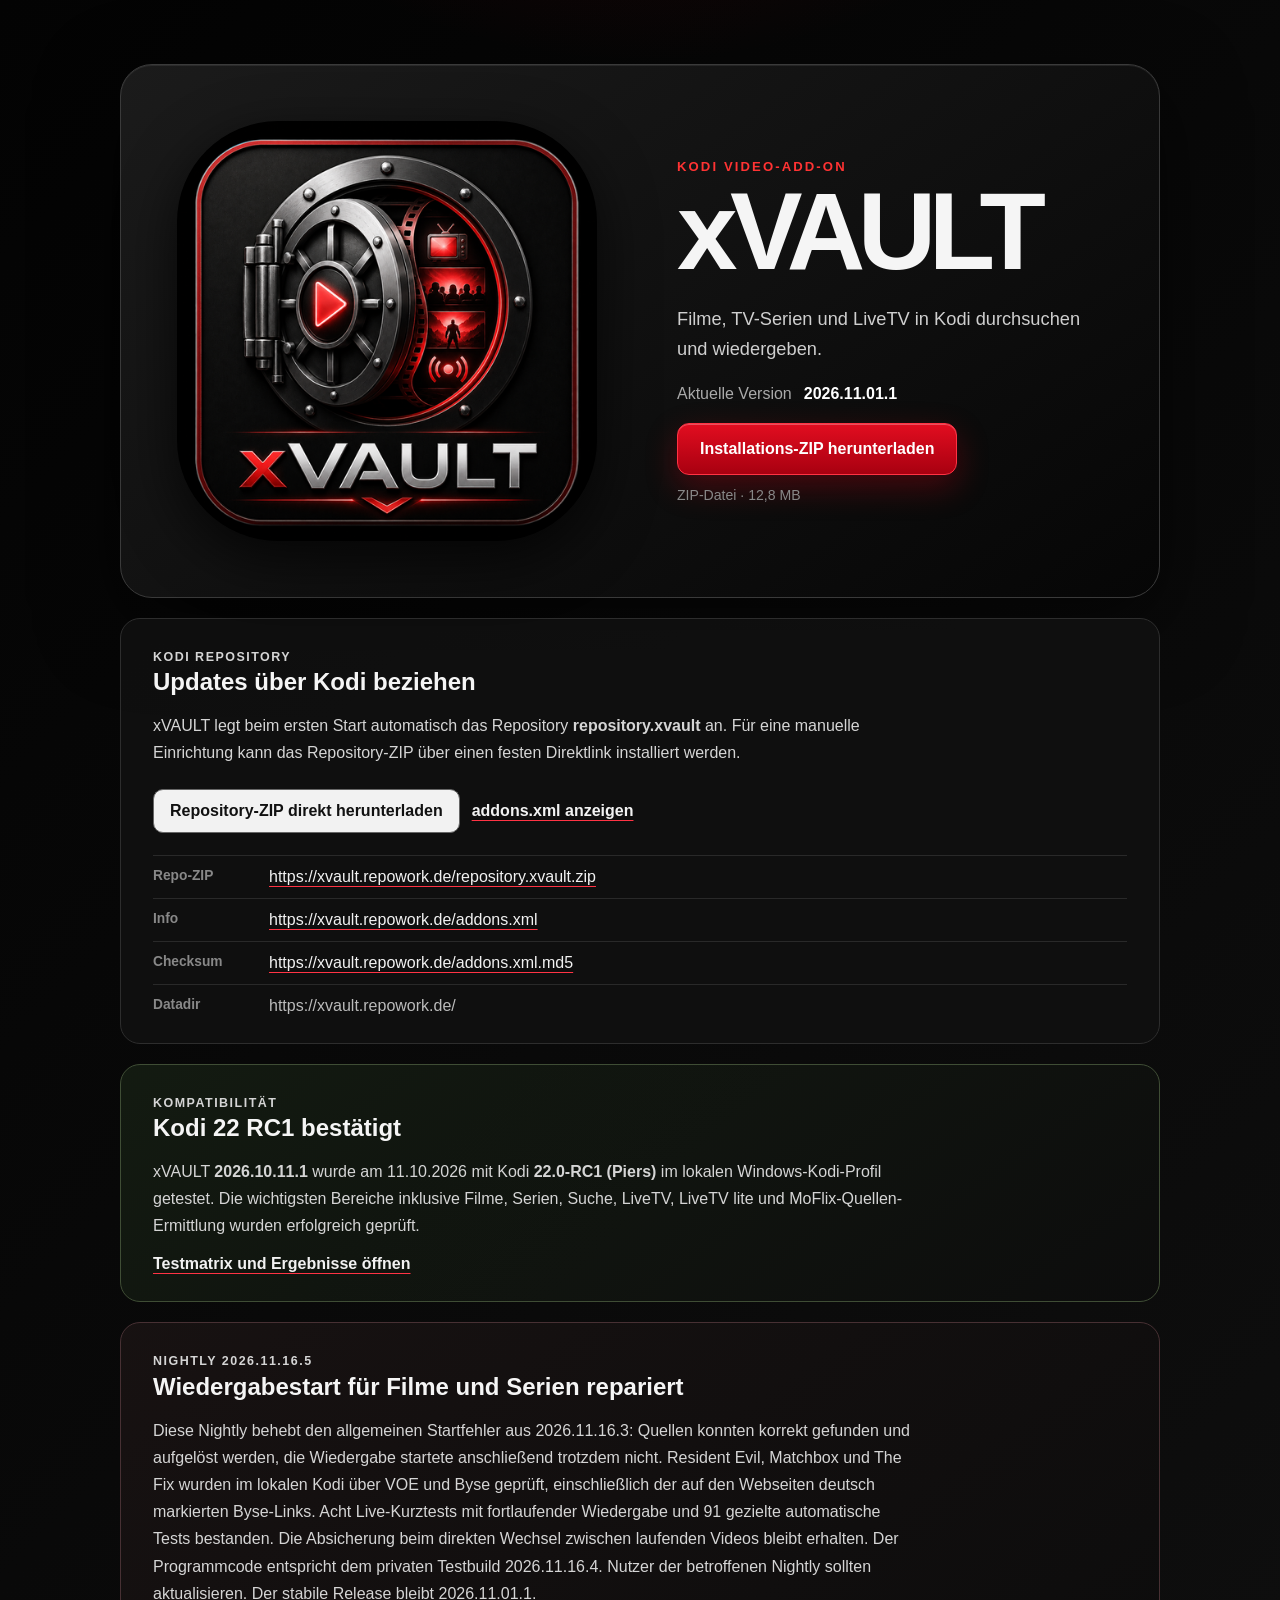
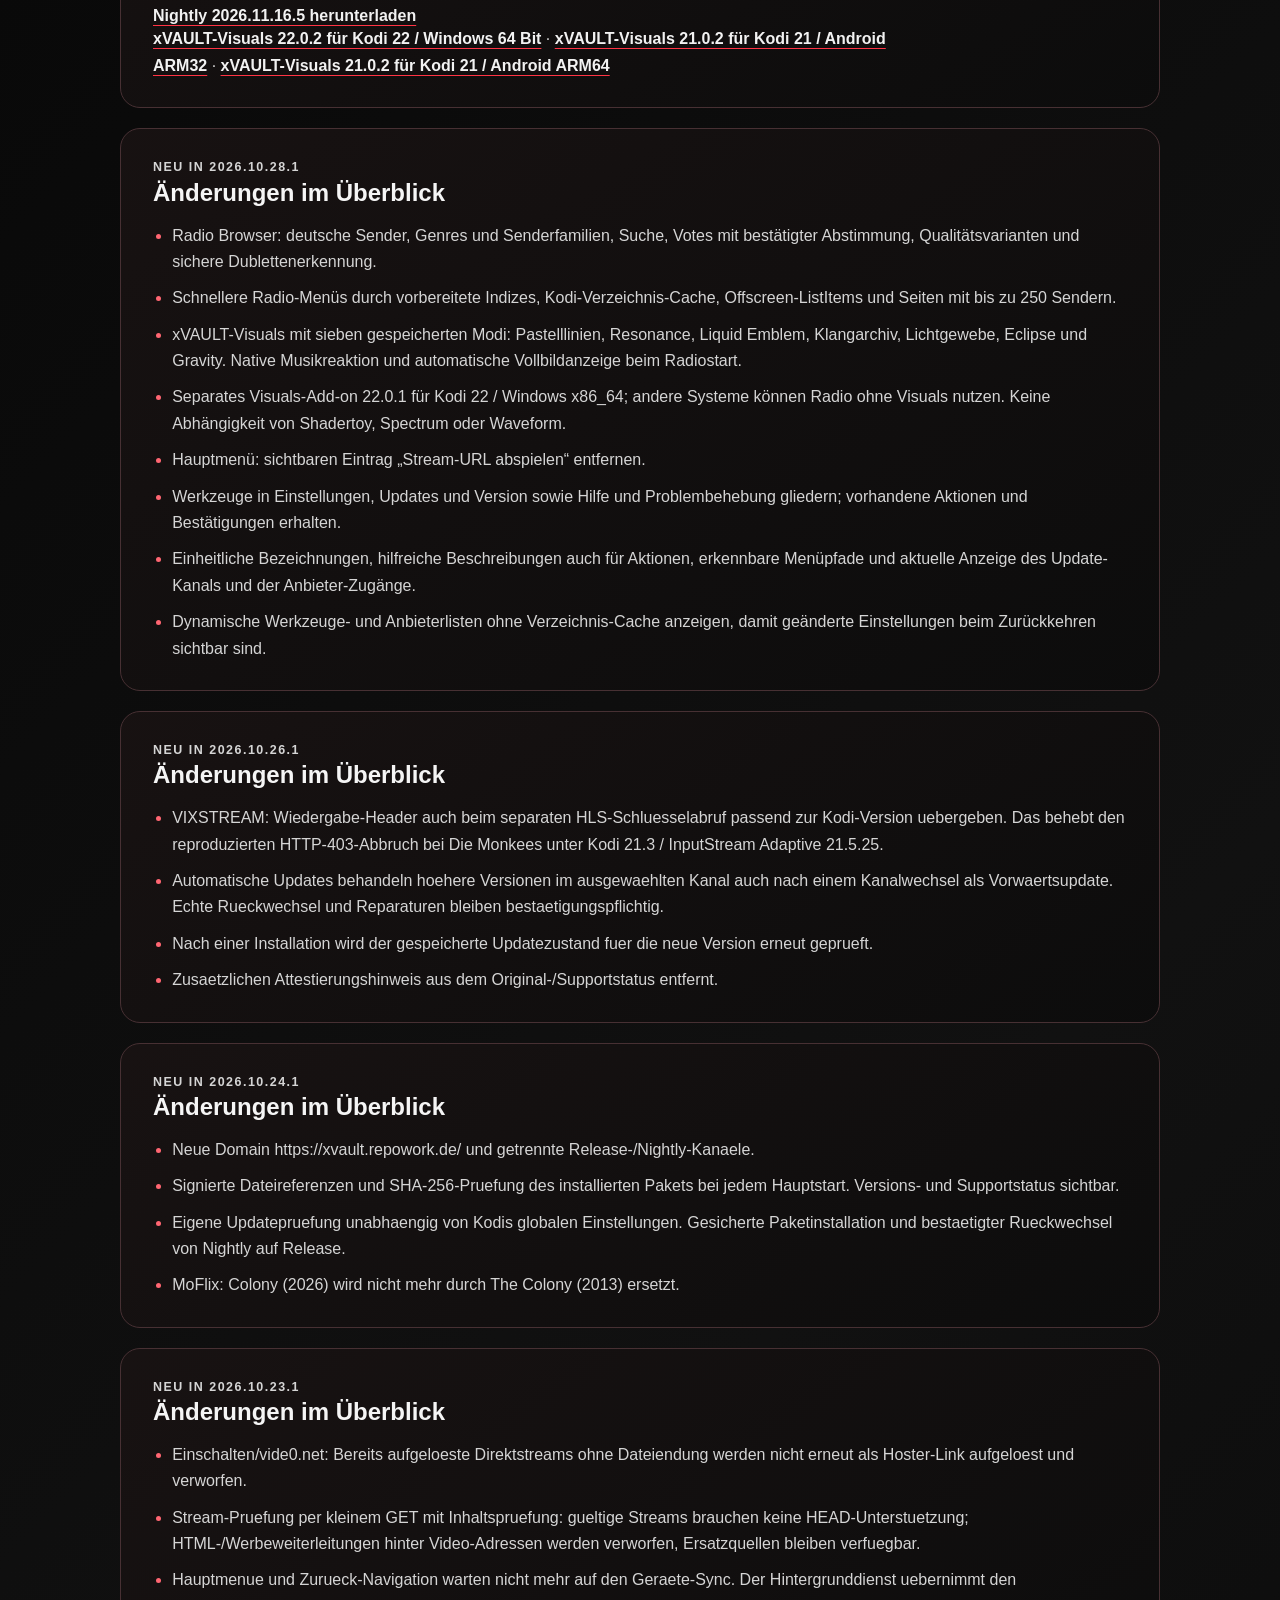
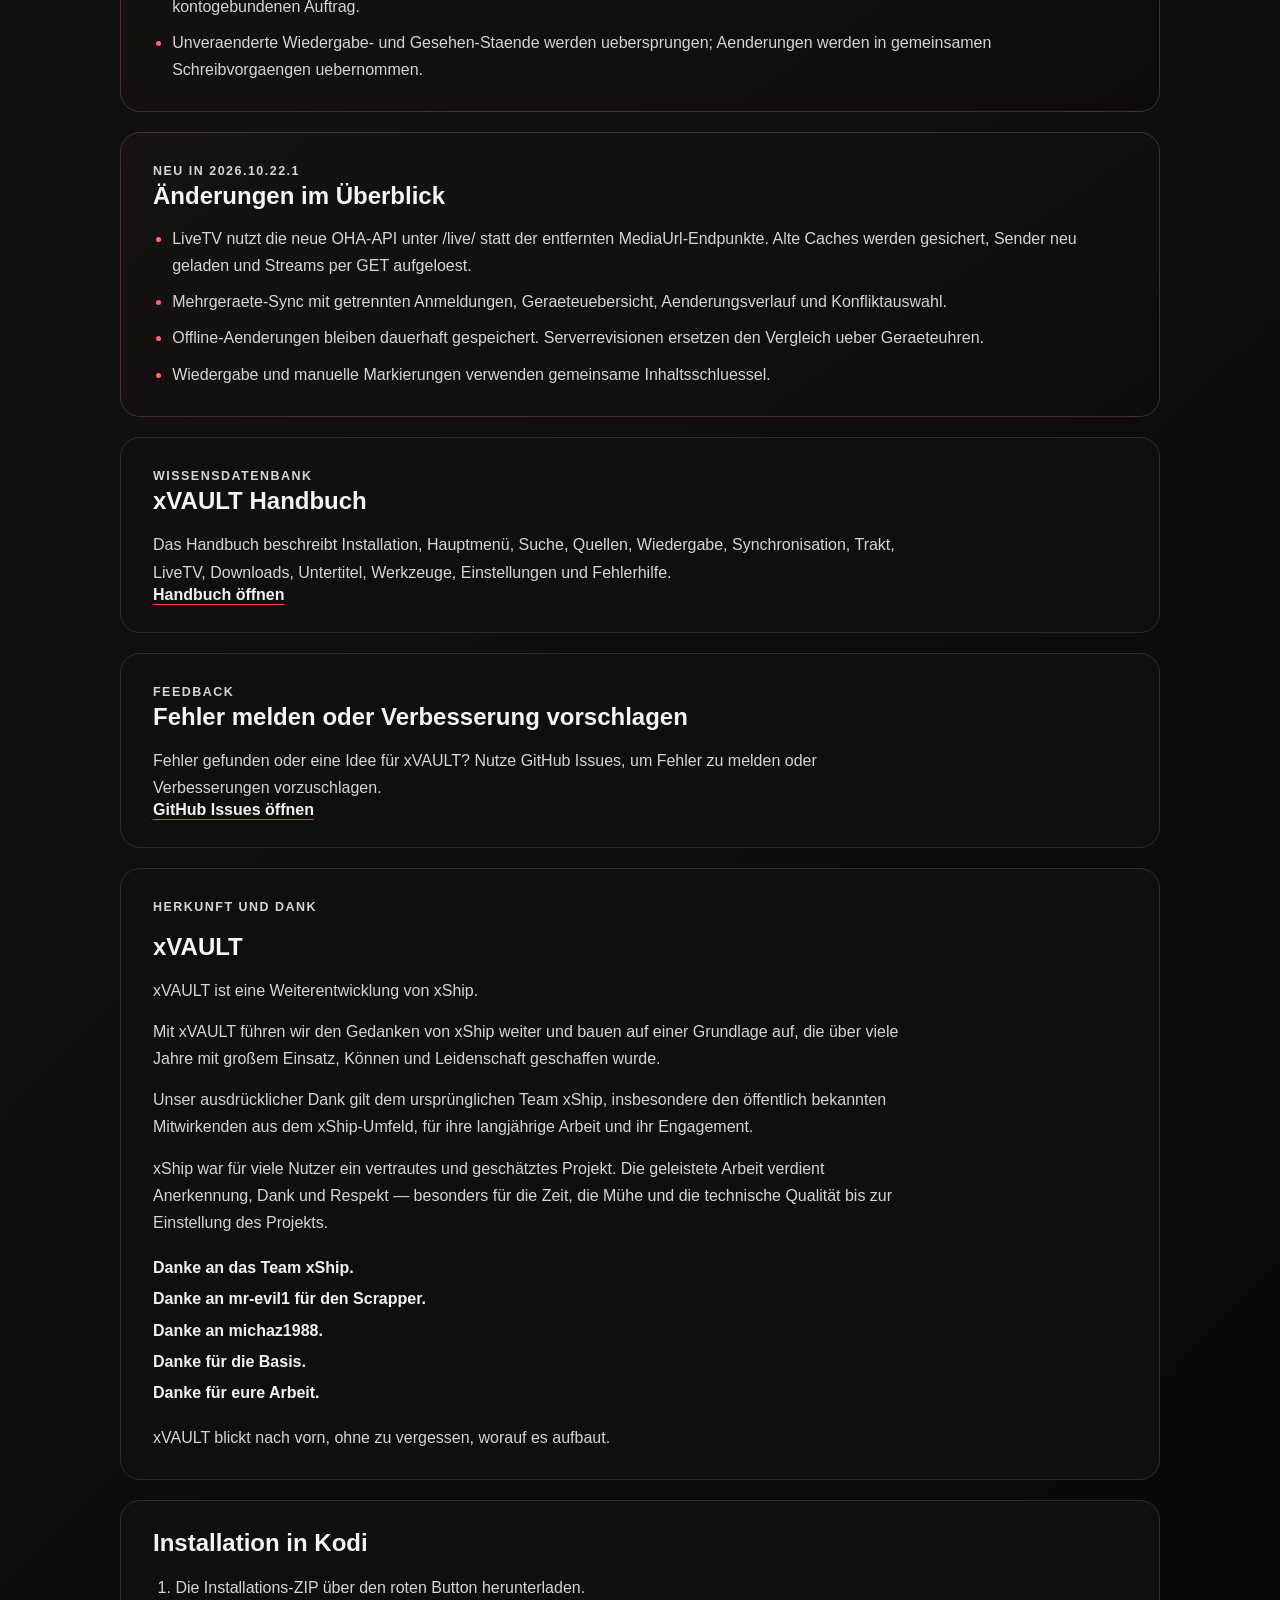
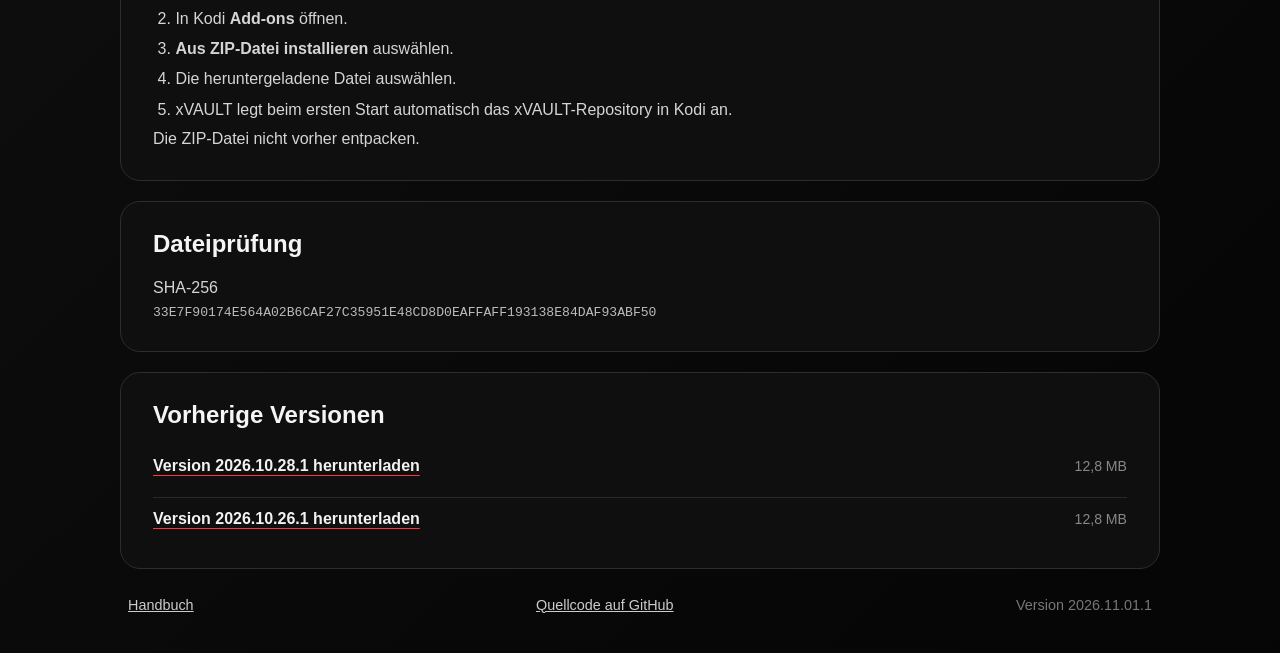
==== commit 3e1a63b8: "Nightly 2026.11.16.5: fix UUID scope blocking movie and episode playback" ====
--- a/docs/index.html
+++ b/docs/index.html
@@ -122,10 +122,10 @@
     </section>
 
     <section class="panel update-panel">
-      <p class="section-kicker">Nightly 2026.11.16.3</p>
-      <h2>Sicher zwischen laufenden Filmen und Folgen wechseln</h2>
-      <p>Beim direkten Start eines anderen Films oder einer anderen Folge wird der bisherige Player abgelöst. Verspätete Kodi-Ereignisse dürfen das neue Video weder verschieben oder stoppen noch die alte Quelle wieder starten oder die Navigation zurücksetzen. Fortschritt und automatische Wiederaufnahme bleiben der jeweiligen Wiedergabesitzung zugeordnet. Der Wechsel und ein echter kontrollierter Streamabbruch wurden lokal in Kodi geprüft; 90 gezielte Tests bestanden. Signature, Einschalten-Korrektur und Stream-Wiederaufnahme aus der vorigen Nightly sind weiterhin enthalten. Der stabile Release bleibt 2026.11.01.1.</p>
-      <a class="plain-link" href="downloads/plugin.video.xvault-2026.11.16.3.zip" download data-umami-event="Nightly ZIP heruntergeladen">Nightly 2026.11.16.3 herunterladen</a>
+      <p class="section-kicker">Nightly 2026.11.16.5</p>
+      <h2>Wiedergabestart für Filme und Serien repariert</h2>
+      <p>Diese Nightly behebt den allgemeinen Startfehler aus 2026.11.16.3: Quellen konnten korrekt gefunden und aufgelöst werden, die Wiedergabe startete anschließend trotzdem nicht. Resident Evil, Matchbox und The Fix wurden im lokalen Kodi über VOE und Byse geprüft, einschließlich der auf den Webseiten deutsch markierten Byse-Links. Acht Live-Kurztests mit fortlaufender Wiedergabe und 91 gezielte automatische Tests bestanden. Die Absicherung beim direkten Wechsel zwischen laufenden Videos bleibt erhalten. Der Programmcode entspricht dem privaten Testbuild 2026.11.16.4. Nutzer der betroffenen Nightly sollten aktualisieren. Der stabile Release bleibt 2026.11.01.1.</p>
+      <a class="plain-link" href="downloads/plugin.video.xvault-2026.11.16.5.zip" download data-umami-event="Nightly ZIP heruntergeladen">Nightly 2026.11.16.5 herunterladen</a>
       <p><a class="plain-link" href="updates/native/windows-x86_64/kodi22/visualization.xvault/visualization.xvault-22.0.2.zip" download>xVAULT-Visuals 22.0.2 für Kodi 22 / Windows 64 Bit</a> · <a class="plain-link" href="updates/native/android-armv7/kodi21/visualization.xvault/visualization.xvault-21.0.2.zip" download>xVAULT-Visuals 21.0.2 für Kodi 21 / Android ARM32</a> · <a class="plain-link" href="updates/native/android-aarch64/kodi21/visualization.xvault/visualization.xvault-21.0.2.zip" download>xVAULT-Visuals 21.0.2 für Kodi 21 / Android ARM64</a></p>
     </section>
 
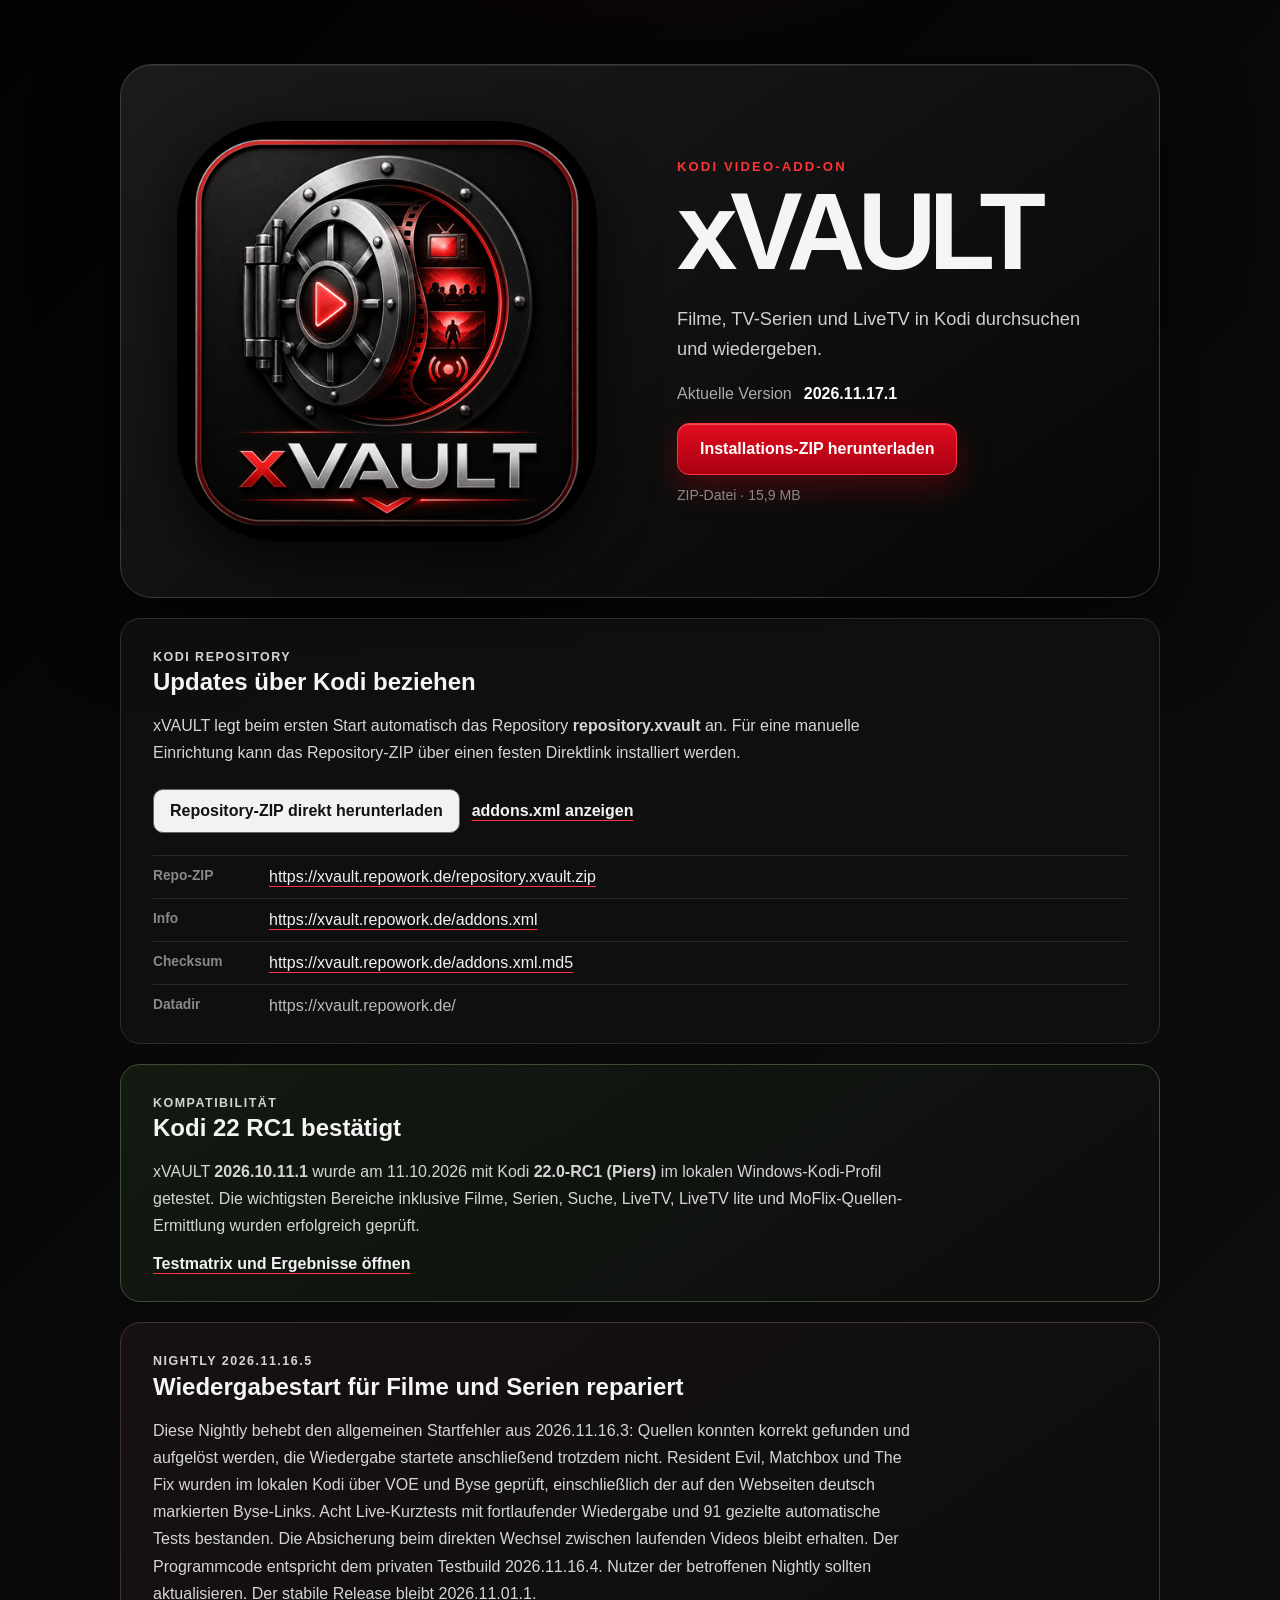
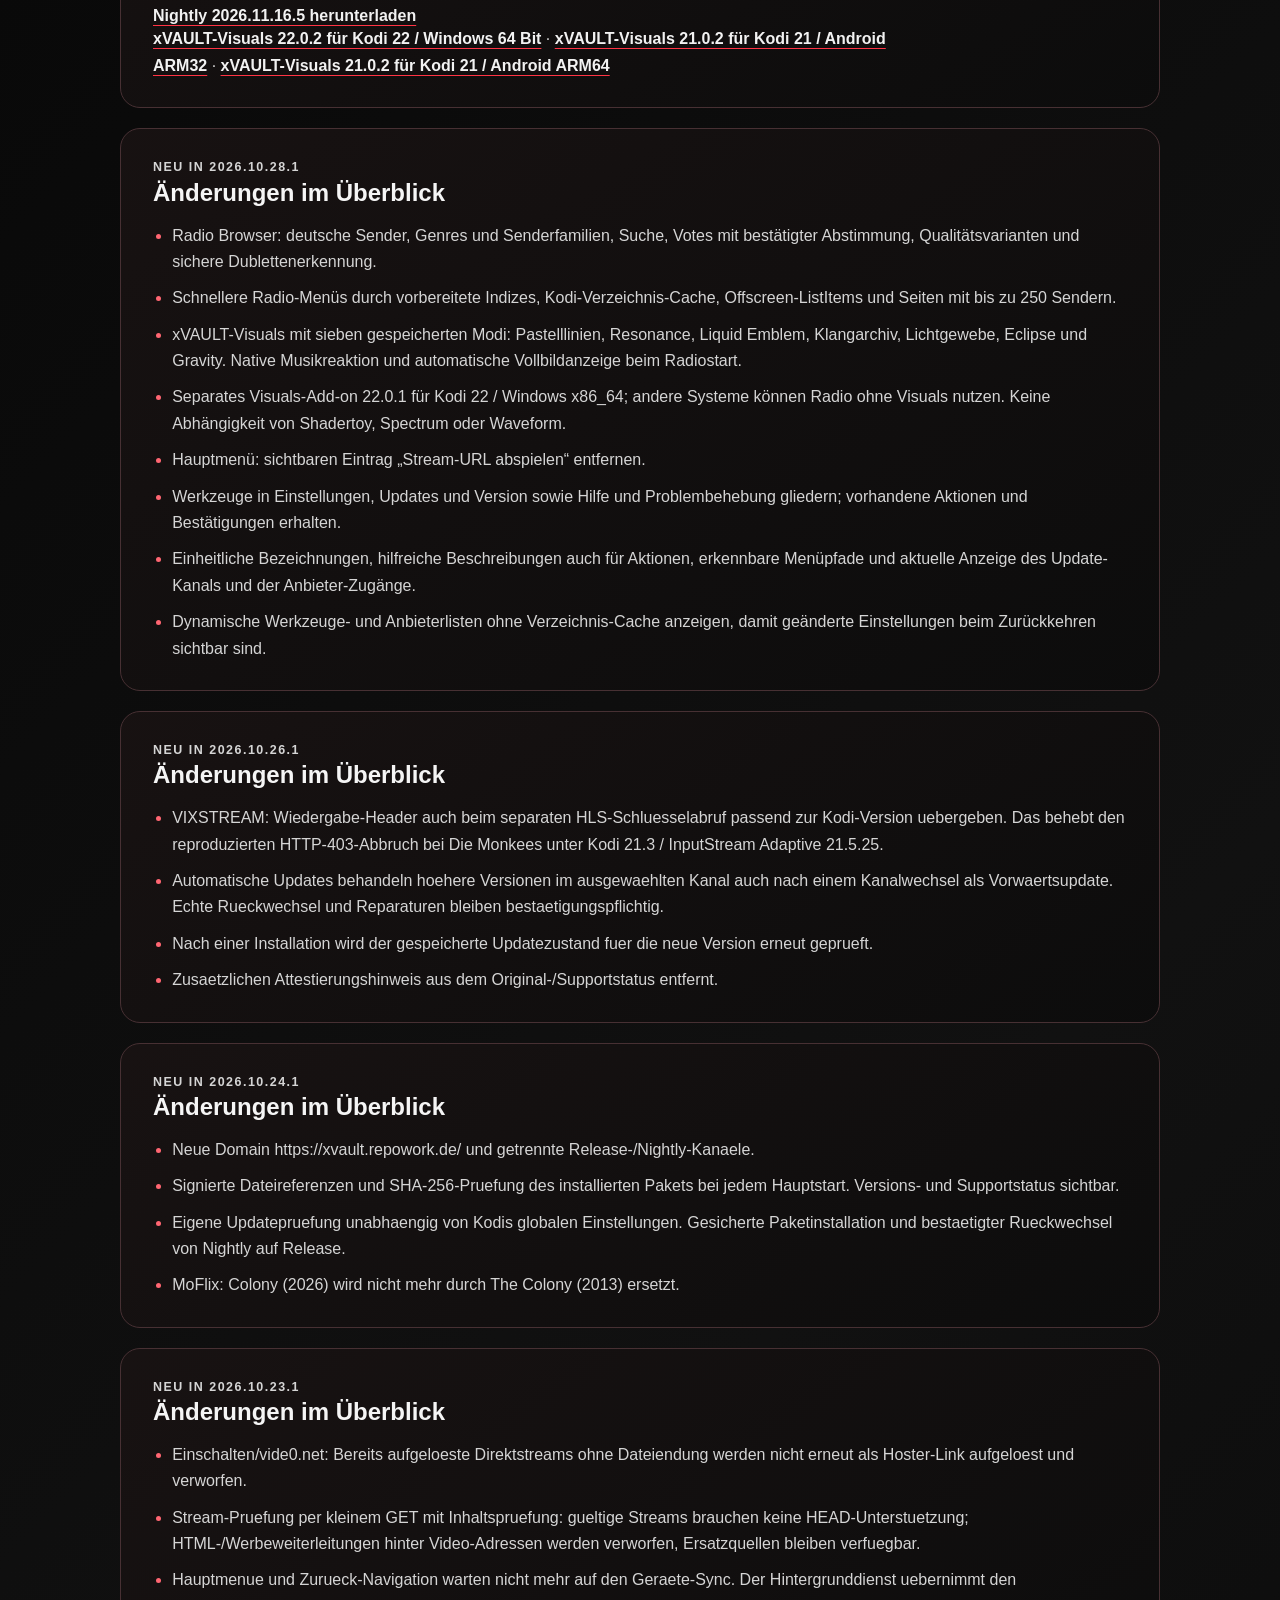
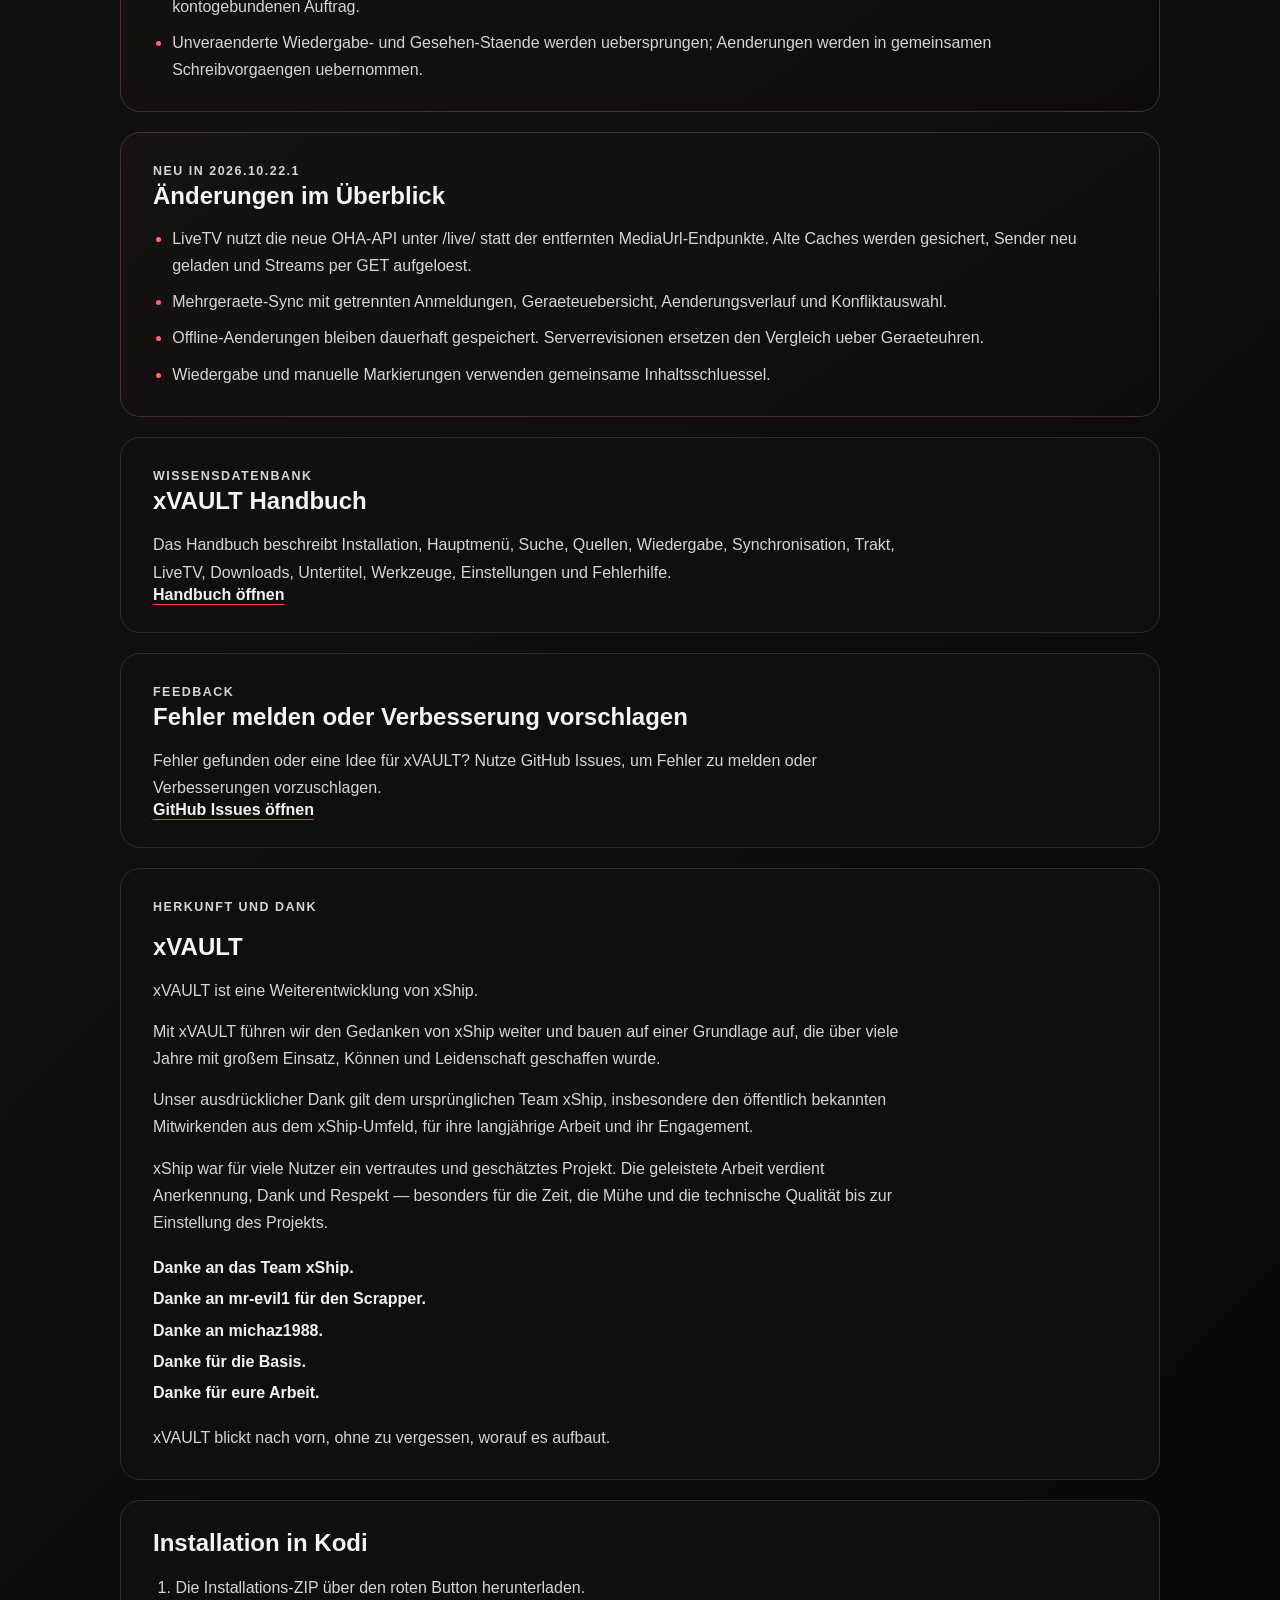
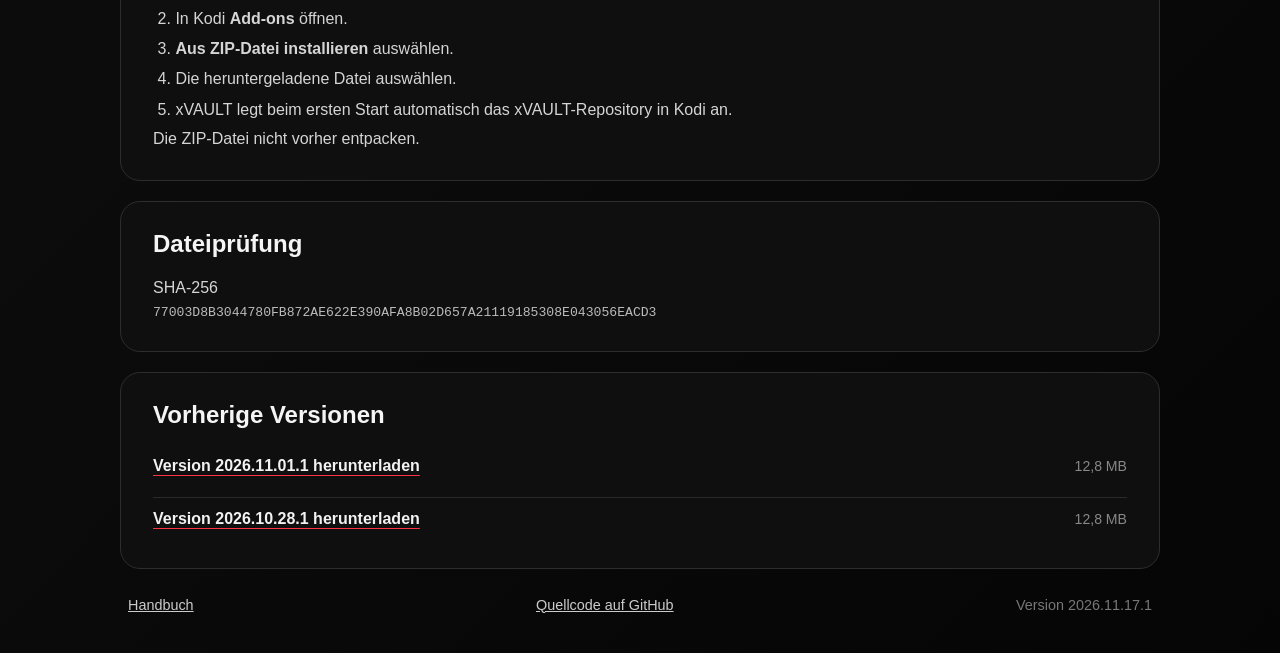
==== commit 2ef4046e: "Release 2026.11.17.1: promote tested Nightly 2026.11.16.5 and preserve nightly channel" ====
--- a/docs/index.html
+++ b/docs/index.html
@@ -40,12 +40,12 @@
         <tr><th></th><th><a href="?C=N;O=D">Name</a></th><th><a href="?C=M;O=A">Last modified</a></th><th><a href="?C=S;O=A">Size</a></th></tr>
         <tr><th colspan="4"><hr></th></tr>
         <tr><td>[PARENTDIR]</td><td><a href="../" data-umami-event="Verzeichnisnavigation geöffnet">Parent Directory</a></td><td align="right">-</td><td align="right">-</td></tr>
-        <tr><td>[DIR]</td><td><a href="plugin.video.xvault/" data-umami-event="Verzeichnis geöffnet">plugin.video.xvault/</a></td><td align="right">01.Nov.2026 00:02:32</td><td align="right">-</td></tr>
-        <tr><td>[DIR]</td><td><a href="repository.xvault/" data-umami-event="Verzeichnis geöffnet">repository.xvault/</a></td><td align="right">29.Oct.2026 18:54:28</td><td align="right">-</td></tr>
-        <tr><td>[FILE]</td><td><a href="addons.xml" data-umami-event="Repository-Metadaten geöffnet">addons.xml</a></td><td align="right">01.Nov.2026 00:02:32</td><td align="right">4.60 KB</td></tr>
-        <tr><td>[FILE]</td><td><a href="addons.xml.md5" data-umami-event="Checksum geöffnet">addons.xml.md5</a></td><td align="right">01.Nov.2026 00:02:32</td><td align="right">32.00 B</td></tr>
-        <tr><td>[FILE]</td><td><a href="repository.xvault.zip" data-umami-event="Datei heruntergeladen">repository.xvault.zip</a></td><td align="right">01.Nov.2026 00:02:32</td><td align="right">330.06 KB</td></tr>
-        <tr><td>[FILE]</td><td><a href="repository.xvault-1.0.3.zip" data-umami-event="Datei heruntergeladen">repository.xvault-1.0.3.zip</a></td><td align="right">01.Nov.2026 00:02:32</td><td align="right">330.06 KB</td></tr>
+        <tr><td>[DIR]</td><td><a href="plugin.video.xvault/" data-umami-event="Verzeichnis geöffnet">plugin.video.xvault/</a></td><td align="right">17.Nov.2026 00:07:14</td><td align="right">-</td></tr>
+        <tr><td>[DIR]</td><td><a href="repository.xvault/" data-umami-event="Verzeichnis geöffnet">repository.xvault/</a></td><td align="right">17.Nov.2026 00:06:03</td><td align="right">-</td></tr>
+        <tr><td>[FILE]</td><td><a href="addons.xml" data-umami-event="Repository-Metadaten geöffnet">addons.xml</a></td><td align="right">17.Nov.2026 00:07:14</td><td align="right">4.60 KB</td></tr>
+        <tr><td>[FILE]</td><td><a href="addons.xml.md5" data-umami-event="Checksum geöffnet">addons.xml.md5</a></td><td align="right">17.Nov.2026 00:07:14</td><td align="right">32.00 B</td></tr>
+        <tr><td>[FILE]</td><td><a href="repository.xvault.zip" data-umami-event="Datei heruntergeladen">repository.xvault.zip</a></td><td align="right">17.Nov.2026 00:07:14</td><td align="right">330.06 KB</td></tr>
+        <tr><td>[FILE]</td><td><a href="repository.xvault-1.0.3.zip" data-umami-event="Datei heruntergeladen">repository.xvault-1.0.3.zip</a></td><td align="right">17.Nov.2026 00:07:14</td><td align="right">330.06 KB</td></tr>
         <tr><th colspan="4"><hr></th></tr>
       </tbody>
     </table>
@@ -61,14 +61,14 @@
 
         <div class="release">
           <span>Aktuelle Version</span>
-          <strong>2026.11.01.1</strong>
-        </div>
-
-        <a class="download" href="downloads/plugin.video.xvault-2026.11.01.1.zip" download data-umami-event="Add-on ZIP heruntergeladen">
+          <strong>2026.11.17.1</strong>
+        </div>
+
+        <a class="download" href="downloads/plugin.video.xvault-2026.11.17.1.zip" download data-umami-event="Add-on ZIP heruntergeladen">
           Installations-ZIP herunterladen
         </a>
 
-        <p class="fileinfo">ZIP-Datei · 12,8 MB</p>
+        <p class="fileinfo">ZIP-Datei · 15,9 MB</p>
       </div>
     </section>
 
@@ -252,15 +252,15 @@
     <section class="panel checksum">
       <h2>Dateiprüfung</h2>
       <p>SHA-256</p>
-      <code>33E7F90174E564A02B6CAF27C35951E48CD8D0EAFFAFF193138E84DAF93ABF50</code>
+      <code>77003D8B3044780FB872AE622E390AFA8B02D657A21119185308E043056EACD3</code>
     </section>
 
     <section class="panel archive">
       <h2>Vorherige Versionen</h2>
       <ul class="archive-list">
         <!-- previous-downloads:start -->
+        <li><a href="downloads/plugin.video.xvault-2026.11.01.1.zip" download data-umami-event="Vorherige Version heruntergeladen">Version 2026.11.01.1 herunterladen</a><span>12,8 MB</span></li>
         <li><a href="downloads/plugin.video.xvault-2026.10.28.1.zip" download data-umami-event="Vorherige Version heruntergeladen">Version 2026.10.28.1 herunterladen</a><span>12,8 MB</span></li>
-        <li><a href="downloads/plugin.video.xvault-2026.10.26.1.zip" download data-umami-event="Vorherige Version heruntergeladen">Version 2026.10.26.1 herunterladen</a><span>12,8 MB</span></li>
         <!-- previous-downloads:end -->
       </ul>
     </section>
@@ -268,7 +268,7 @@
     <footer>
       <a href="handbuch/" data-umami-event="Handbuch geöffnet">Handbuch</a>
       <a href="https://github.com/mojomedia1812/xVAULT" data-umami-event="GitHub Repo geöffnet">Quellcode auf GitHub</a>
-      <span>Version 2026.11.01.1</span>
+      <span>Version 2026.11.17.1</span>
     </footer>
   </main>
 </body>
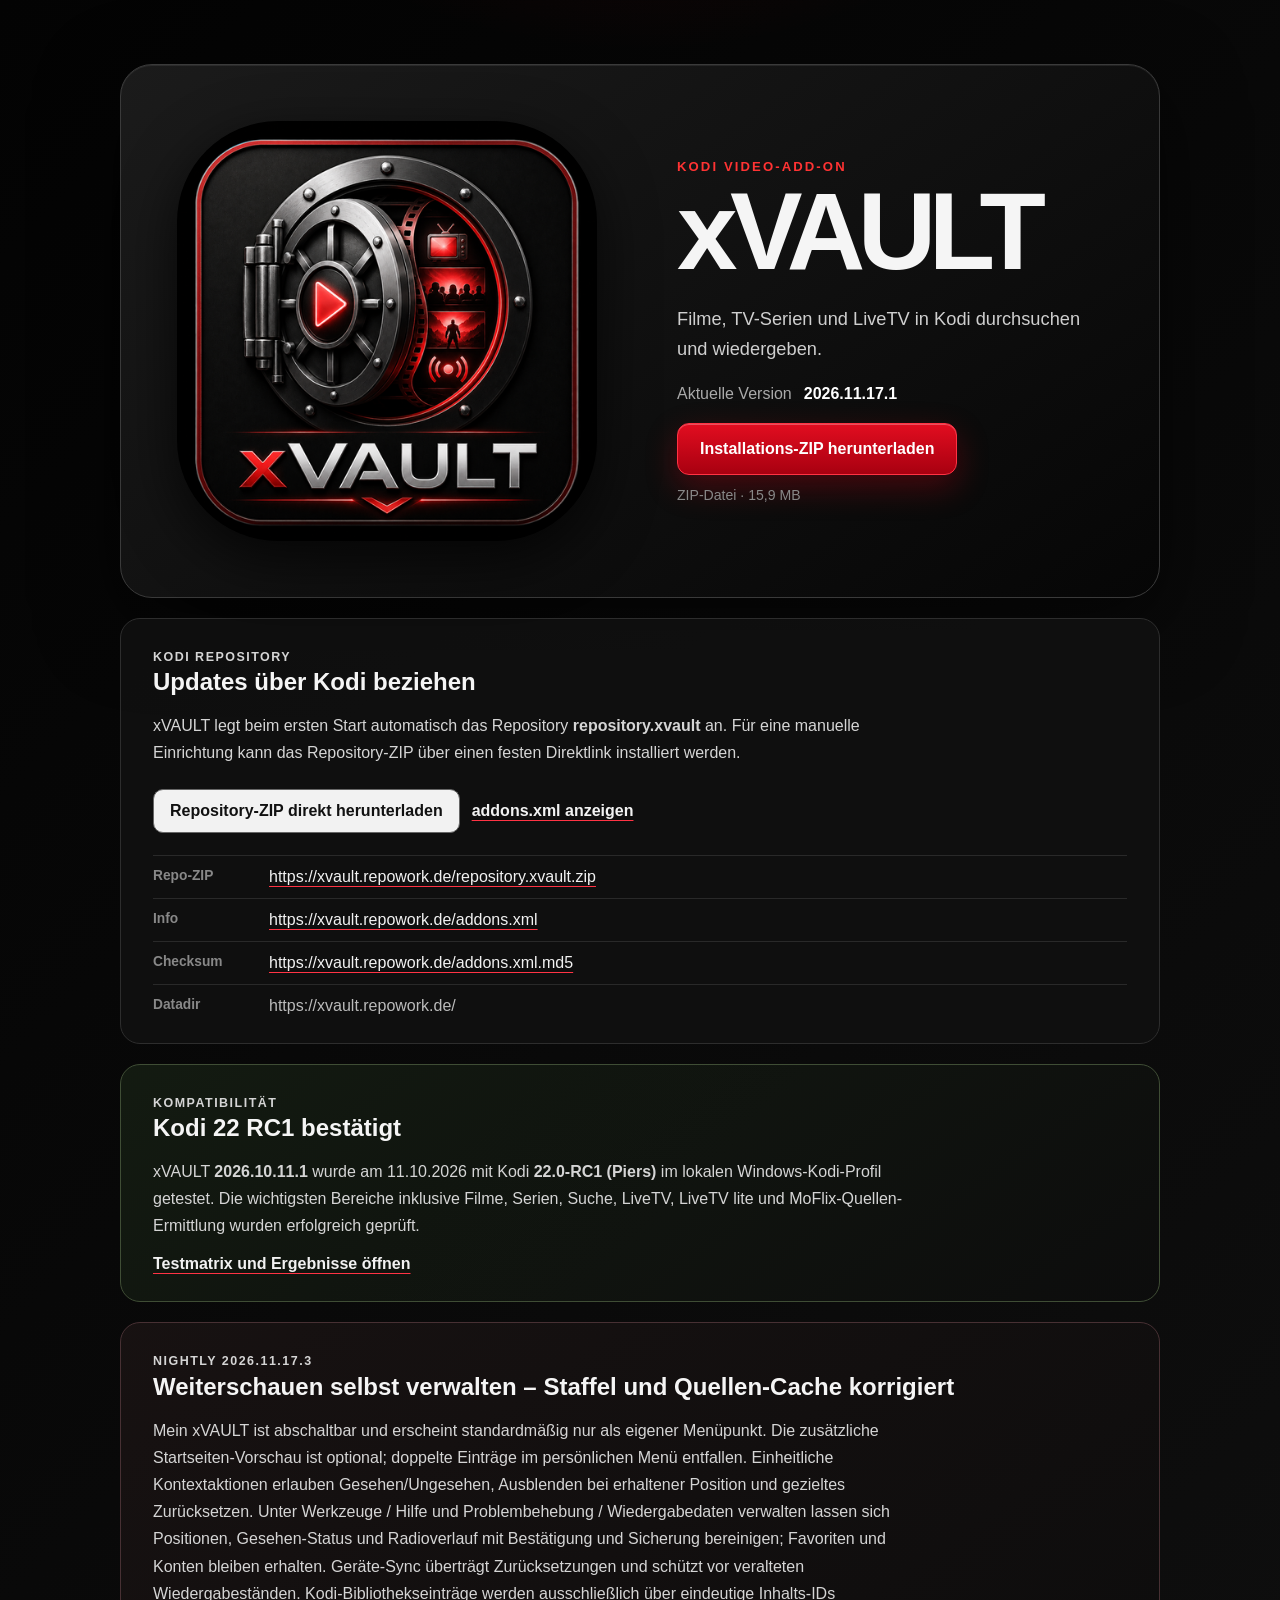
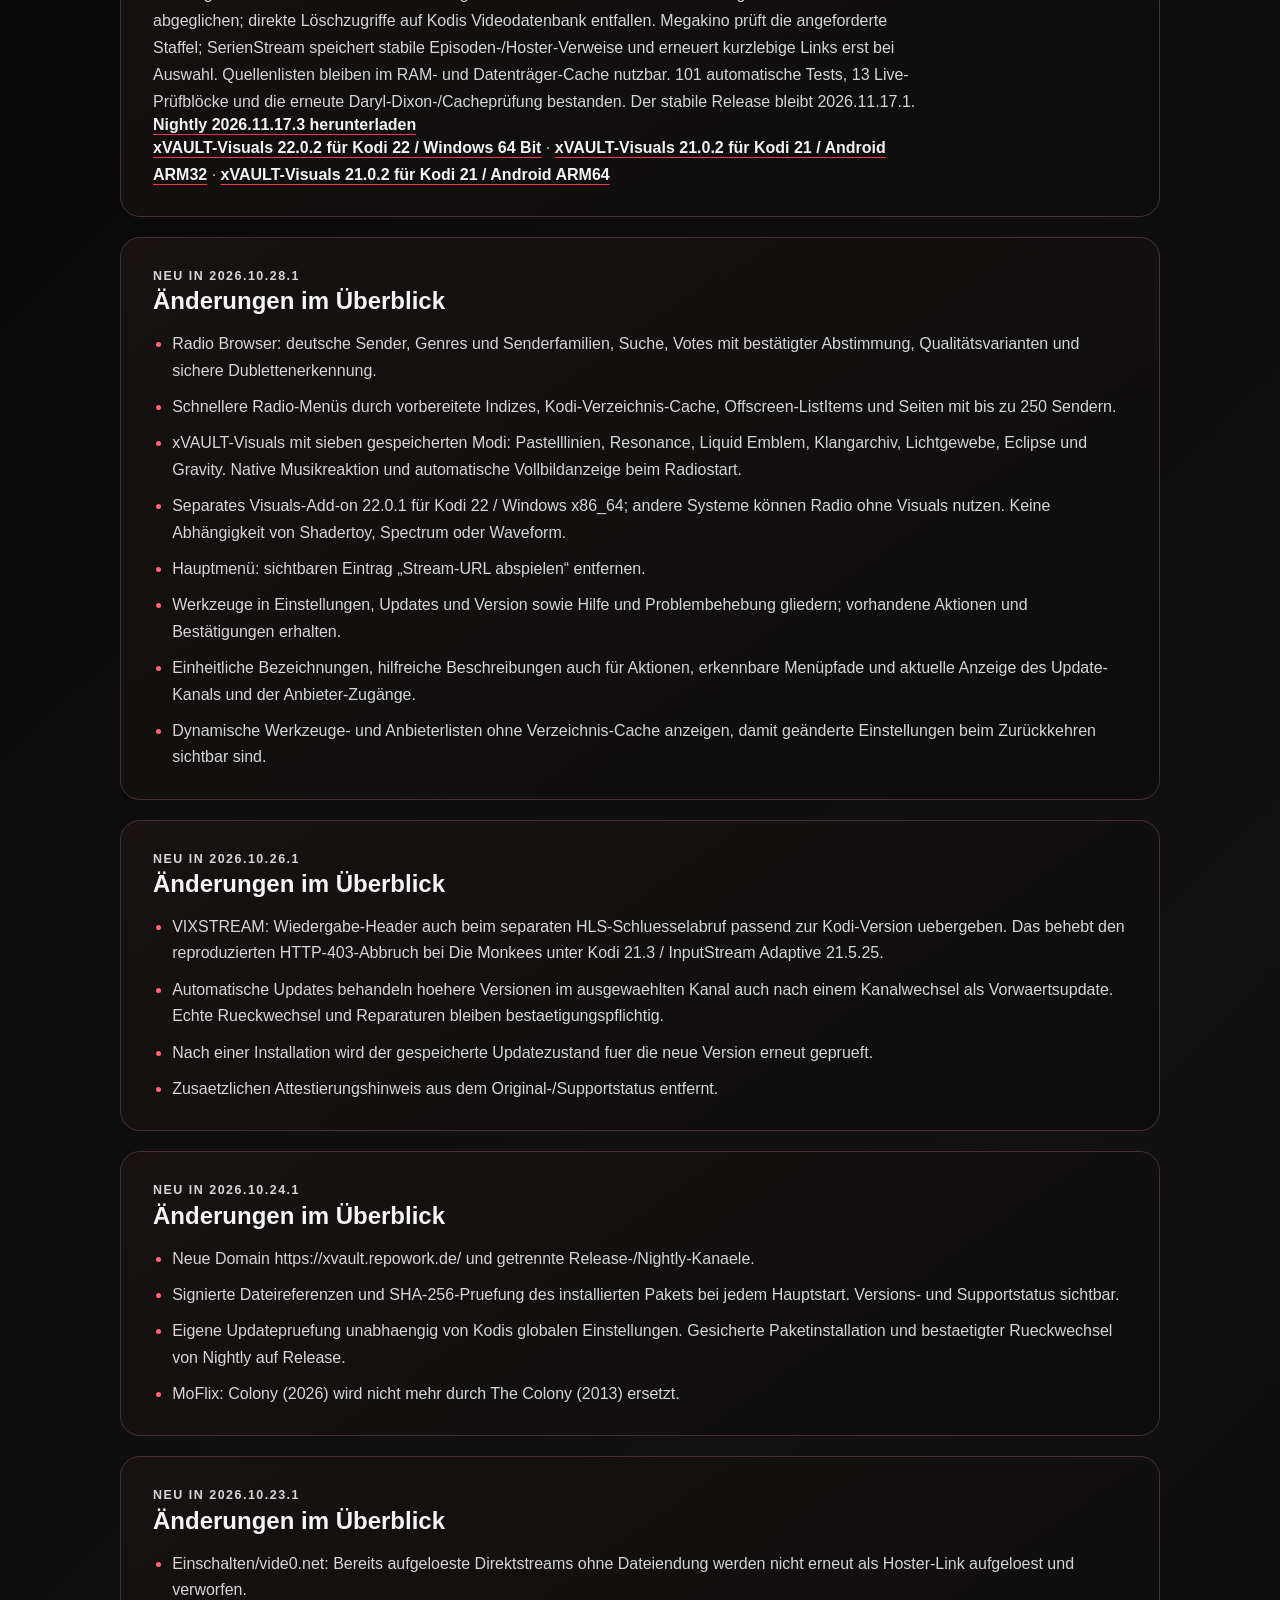
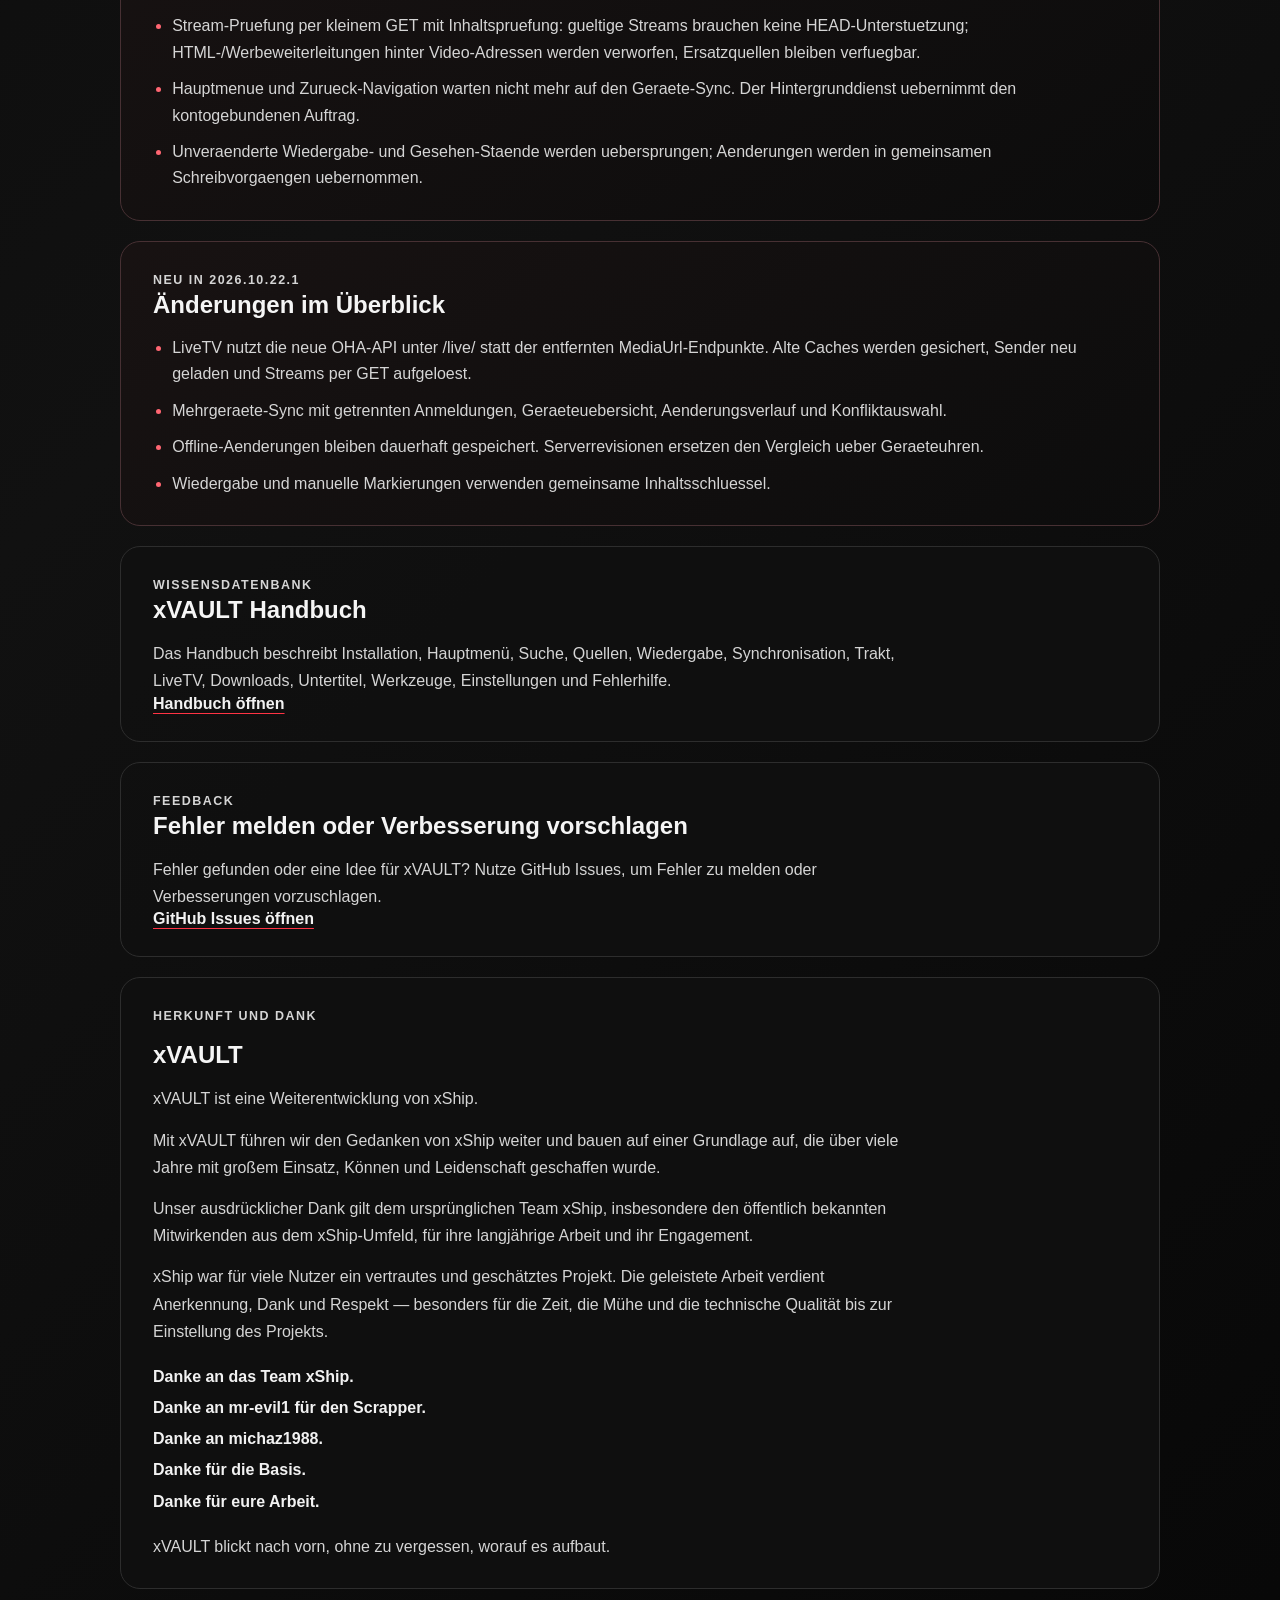
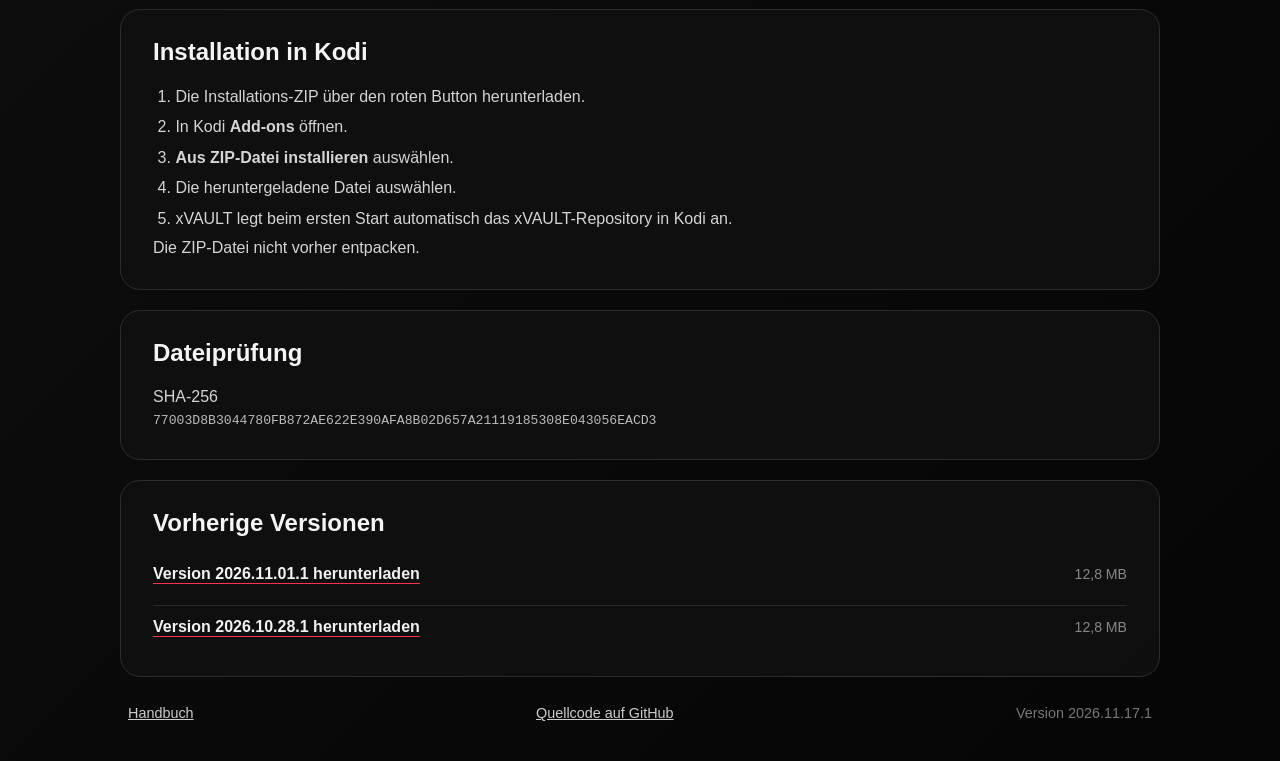
==== commit 5afa35be: "Nightly 2026.11.17.3: organize playback state and fix episode source caching" ====
--- a/docs/index.html
+++ b/docs/index.html
@@ -122,10 +122,10 @@
     </section>
 
     <section class="panel update-panel">
-      <p class="section-kicker">Nightly 2026.11.16.5</p>
-      <h2>Wiedergabestart für Filme und Serien repariert</h2>
-      <p>Diese Nightly behebt den allgemeinen Startfehler aus 2026.11.16.3: Quellen konnten korrekt gefunden und aufgelöst werden, die Wiedergabe startete anschließend trotzdem nicht. Resident Evil, Matchbox und The Fix wurden im lokalen Kodi über VOE und Byse geprüft, einschließlich der auf den Webseiten deutsch markierten Byse-Links. Acht Live-Kurztests mit fortlaufender Wiedergabe und 91 gezielte automatische Tests bestanden. Die Absicherung beim direkten Wechsel zwischen laufenden Videos bleibt erhalten. Der Programmcode entspricht dem privaten Testbuild 2026.11.16.4. Nutzer der betroffenen Nightly sollten aktualisieren. Der stabile Release bleibt 2026.11.01.1.</p>
-      <a class="plain-link" href="downloads/plugin.video.xvault-2026.11.16.5.zip" download data-umami-event="Nightly ZIP heruntergeladen">Nightly 2026.11.16.5 herunterladen</a>
+      <p class="section-kicker">Nightly 2026.11.17.3</p>
+      <h2>Weiterschauen selbst verwalten – Staffel und Quellen-Cache korrigiert</h2>
+      <p>Mein xVAULT ist abschaltbar und erscheint standardmäßig nur als eigener Menüpunkt. Die zusätzliche Startseiten-Vorschau ist optional; doppelte Einträge im persönlichen Menü entfallen. Einheitliche Kontextaktionen erlauben Gesehen/Ungesehen, Ausblenden bei erhaltener Position und gezieltes Zurücksetzen. Unter Werkzeuge / Hilfe und Problembehebung / Wiedergabedaten verwalten lassen sich Positionen, Gesehen-Status und Radioverlauf mit Bestätigung und Sicherung bereinigen; Favoriten und Konten bleiben erhalten. Geräte-Sync überträgt Zurücksetzungen und schützt vor veralteten Wiedergabeständen. Kodi-Bibliothekseinträge werden ausschließlich über eindeutige Inhalts-IDs abgeglichen; direkte Löschzugriffe auf Kodis Videodatenbank entfallen. Megakino prüft die angeforderte Staffel; SerienStream speichert stabile Episoden-/Hoster-Verweise und erneuert kurzlebige Links erst bei Auswahl. Quellenlisten bleiben im RAM- und Datenträger-Cache nutzbar. 101 automatische Tests, 13 Live-Prüfblöcke und die erneute Daryl-Dixon-/Cacheprüfung bestanden. Der stabile Release bleibt 2026.11.17.1.</p>
+      <a class="plain-link" href="downloads/plugin.video.xvault-2026.11.17.3.zip" download data-umami-event="Nightly ZIP heruntergeladen">Nightly 2026.11.17.3 herunterladen</a>
       <p><a class="plain-link" href="updates/native/windows-x86_64/kodi22/visualization.xvault/visualization.xvault-22.0.2.zip" download>xVAULT-Visuals 22.0.2 für Kodi 22 / Windows 64 Bit</a> · <a class="plain-link" href="updates/native/android-armv7/kodi21/visualization.xvault/visualization.xvault-21.0.2.zip" download>xVAULT-Visuals 21.0.2 für Kodi 21 / Android ARM32</a> · <a class="plain-link" href="updates/native/android-aarch64/kodi21/visualization.xvault/visualization.xvault-21.0.2.zip" download>xVAULT-Visuals 21.0.2 für Kodi 21 / Android ARM64</a></p>
     </section>
 
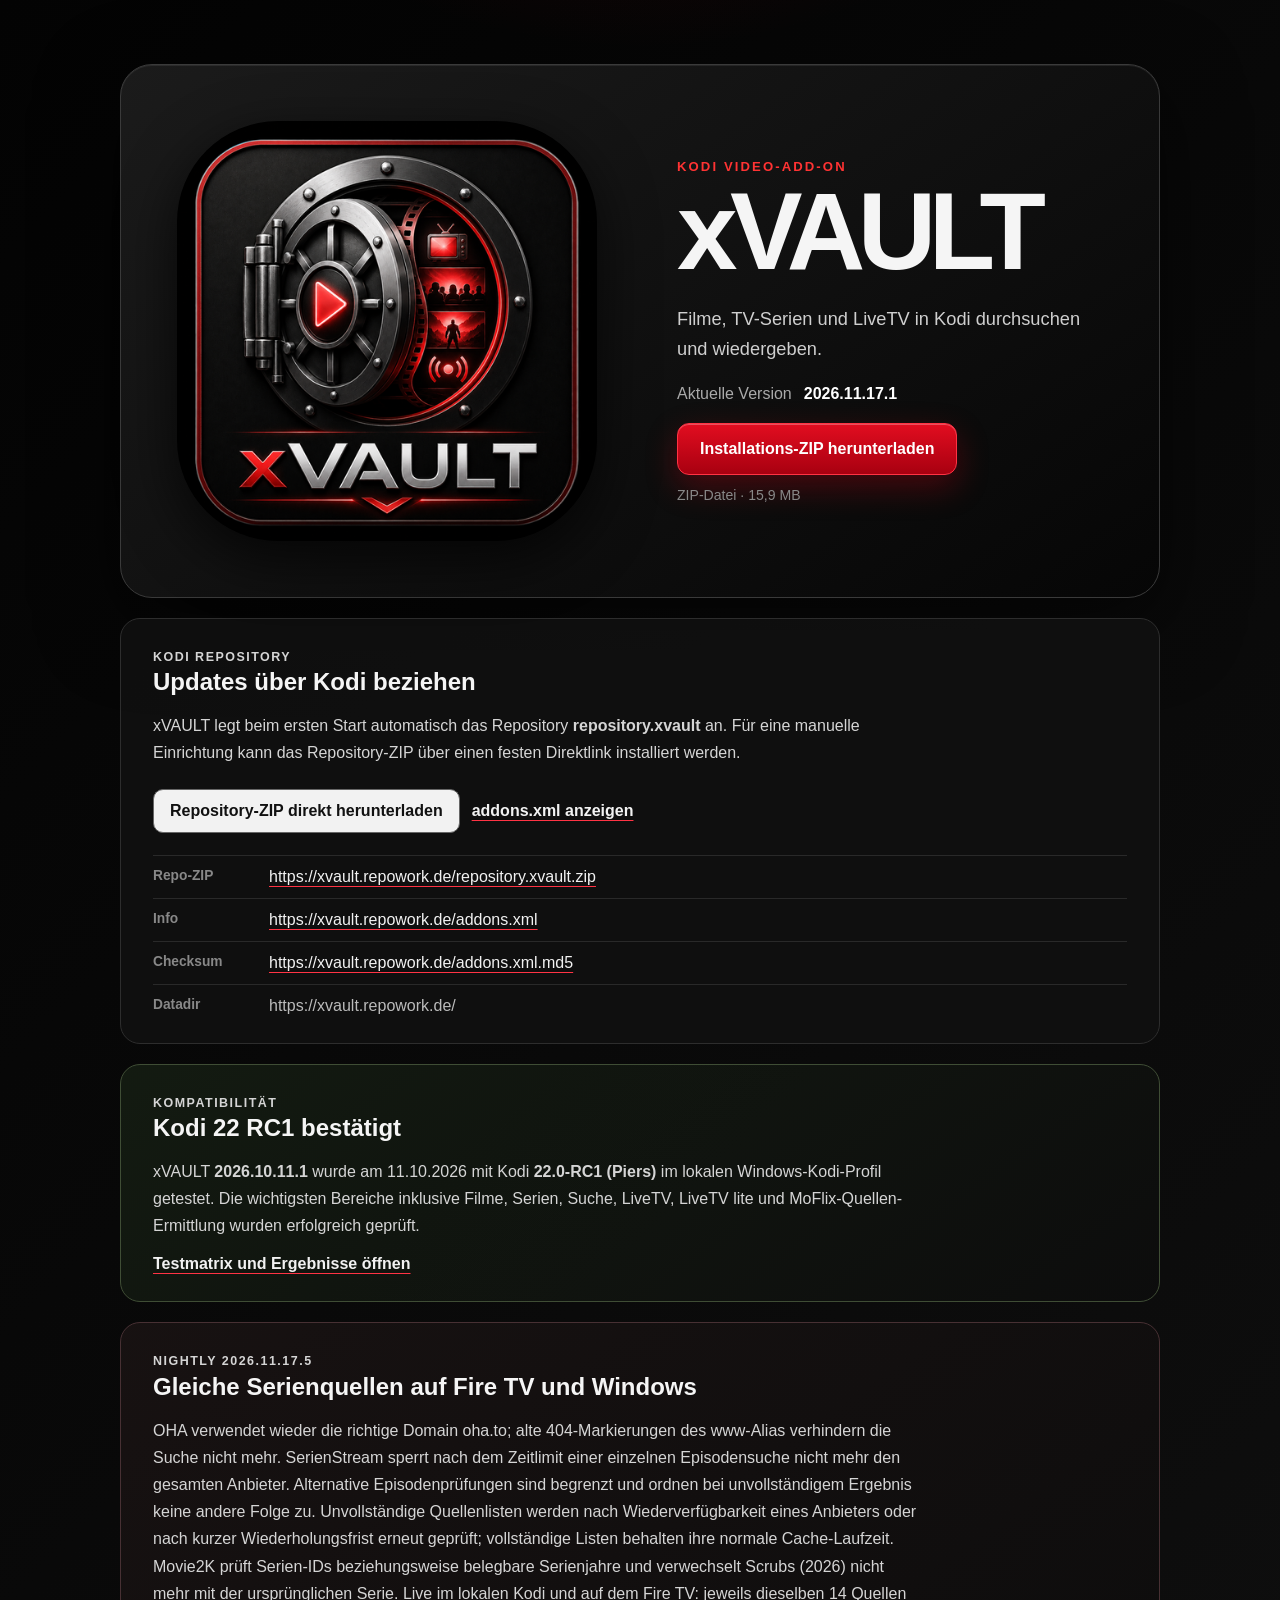
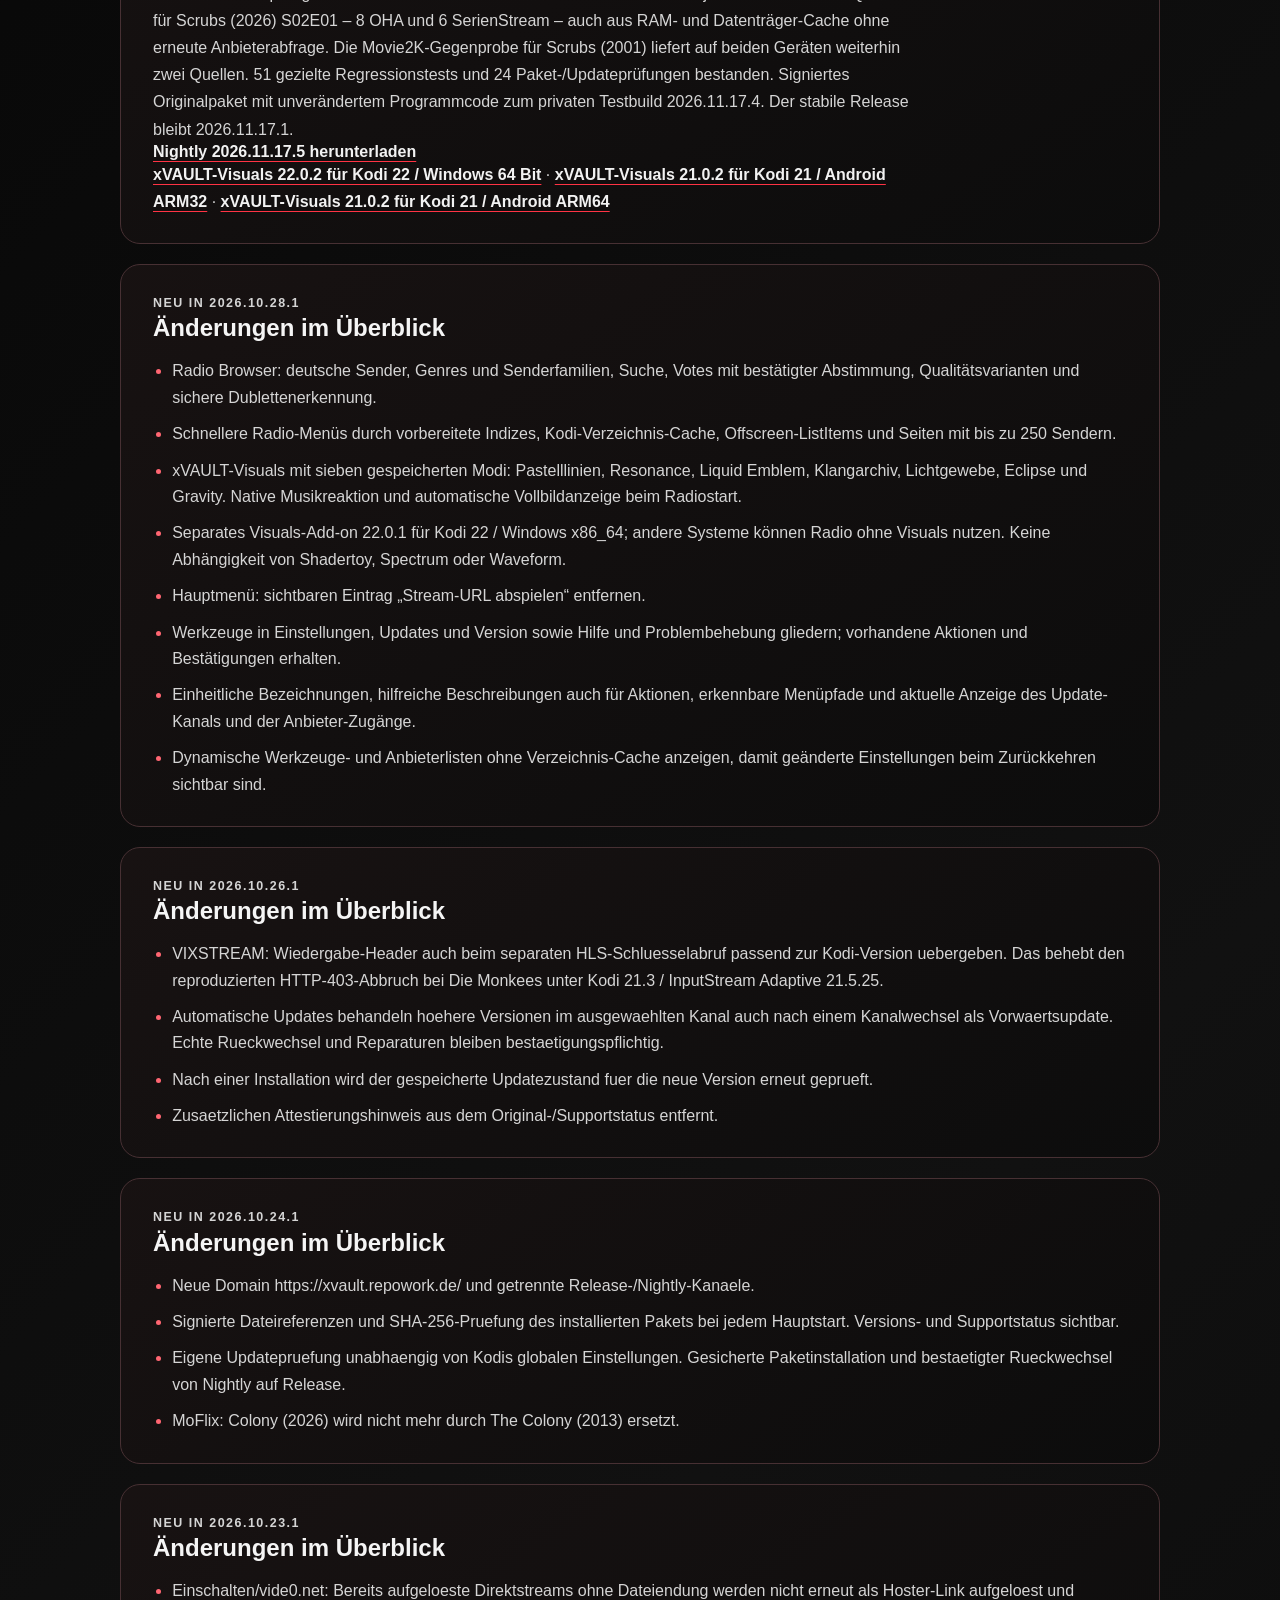
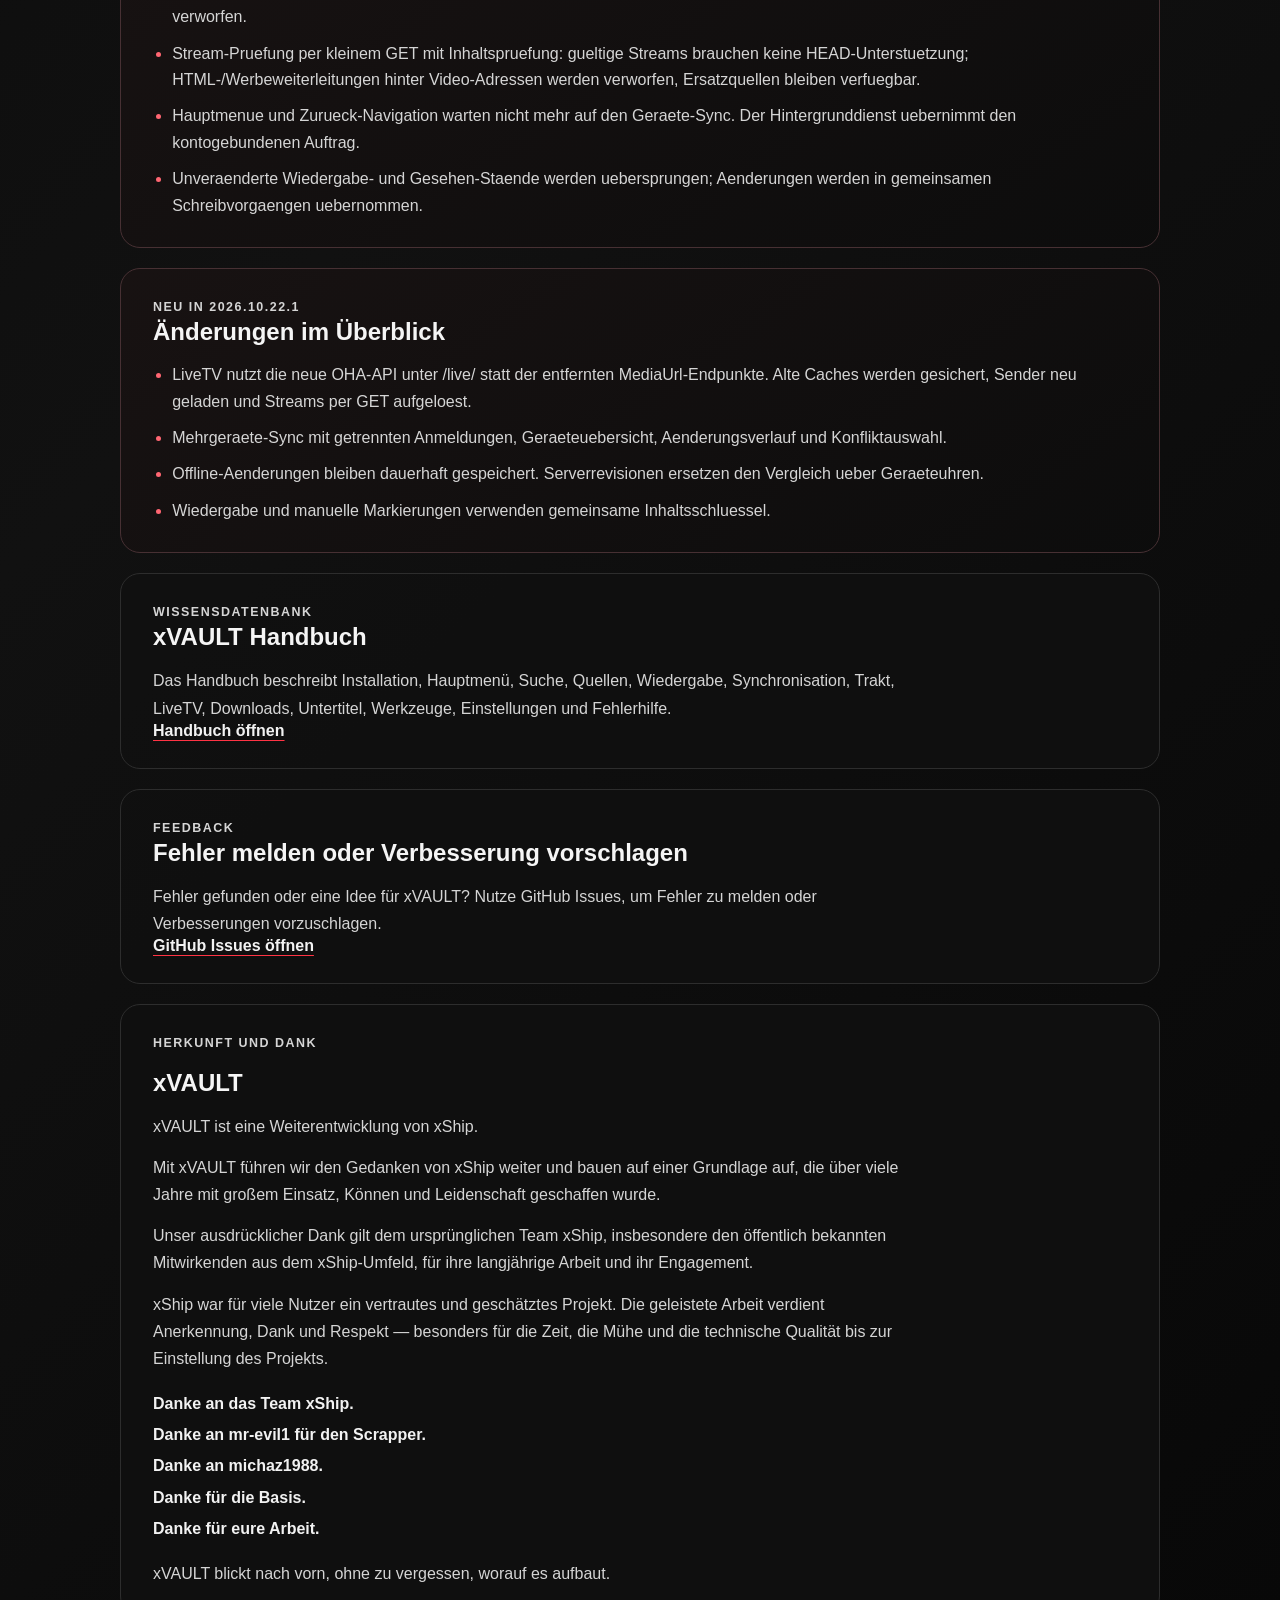
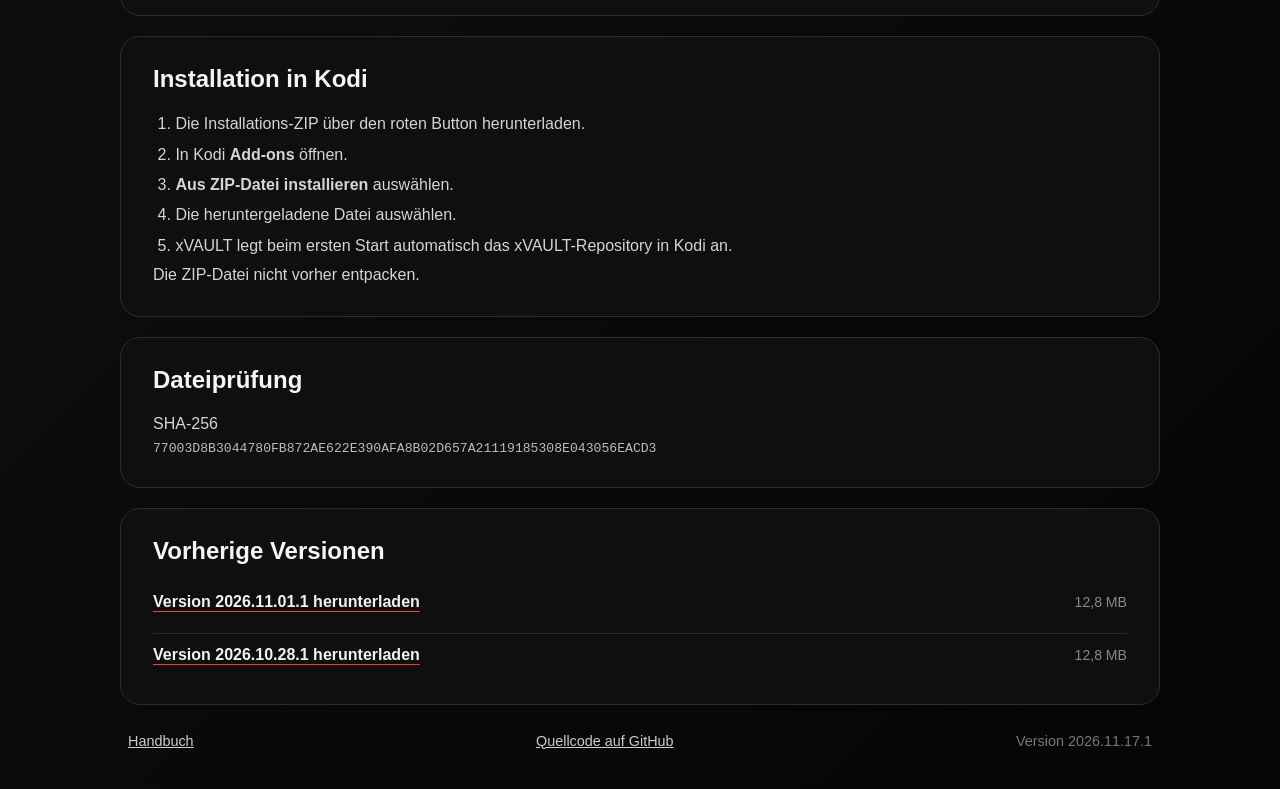
==== commit 6c3fcb7b: "Nightly 2026.11.17.5: recover OHA and SerienStream sources and verify series identity" ====
--- a/docs/index.html
+++ b/docs/index.html
@@ -122,10 +122,10 @@
     </section>
 
     <section class="panel update-panel">
-      <p class="section-kicker">Nightly 2026.11.17.3</p>
-      <h2>Weiterschauen selbst verwalten – Staffel und Quellen-Cache korrigiert</h2>
-      <p>Mein xVAULT ist abschaltbar und erscheint standardmäßig nur als eigener Menüpunkt. Die zusätzliche Startseiten-Vorschau ist optional; doppelte Einträge im persönlichen Menü entfallen. Einheitliche Kontextaktionen erlauben Gesehen/Ungesehen, Ausblenden bei erhaltener Position und gezieltes Zurücksetzen. Unter Werkzeuge / Hilfe und Problembehebung / Wiedergabedaten verwalten lassen sich Positionen, Gesehen-Status und Radioverlauf mit Bestätigung und Sicherung bereinigen; Favoriten und Konten bleiben erhalten. Geräte-Sync überträgt Zurücksetzungen und schützt vor veralteten Wiedergabeständen. Kodi-Bibliothekseinträge werden ausschließlich über eindeutige Inhalts-IDs abgeglichen; direkte Löschzugriffe auf Kodis Videodatenbank entfallen. Megakino prüft die angeforderte Staffel; SerienStream speichert stabile Episoden-/Hoster-Verweise und erneuert kurzlebige Links erst bei Auswahl. Quellenlisten bleiben im RAM- und Datenträger-Cache nutzbar. 101 automatische Tests, 13 Live-Prüfblöcke und die erneute Daryl-Dixon-/Cacheprüfung bestanden. Der stabile Release bleibt 2026.11.17.1.</p>
-      <a class="plain-link" href="downloads/plugin.video.xvault-2026.11.17.3.zip" download data-umami-event="Nightly ZIP heruntergeladen">Nightly 2026.11.17.3 herunterladen</a>
+      <p class="section-kicker">Nightly 2026.11.17.5</p>
+      <h2>Gleiche Serienquellen auf Fire TV und Windows</h2>
+      <p>OHA verwendet wieder die richtige Domain oha.to; alte 404-Markierungen des www-Alias verhindern die Suche nicht mehr. SerienStream sperrt nach dem Zeitlimit einer einzelnen Episodensuche nicht mehr den gesamten Anbieter. Alternative Episodenprüfungen sind begrenzt und ordnen bei unvollständigem Ergebnis keine andere Folge zu. Unvollständige Quellenlisten werden nach Wiederverfügbarkeit eines Anbieters oder nach kurzer Wiederholungsfrist erneut geprüft; vollständige Listen behalten ihre normale Cache-Laufzeit. Movie2K prüft Serien-IDs beziehungsweise belegbare Serienjahre und verwechselt Scrubs (2026) nicht mehr mit der ursprünglichen Serie. Live im lokalen Kodi und auf dem Fire TV: jeweils dieselben 14 Quellen für Scrubs (2026) S02E01 – 8 OHA und 6 SerienStream – auch aus RAM- und Datenträger-Cache ohne erneute Anbieterabfrage. Die Movie2K-Gegenprobe für Scrubs (2001) liefert auf beiden Geräten weiterhin zwei Quellen. 51 gezielte Regressionstests und 24 Paket-/Updateprüfungen bestanden. Signiertes Originalpaket mit unverändertem Programmcode zum privaten Testbuild 2026.11.17.4. Der stabile Release bleibt 2026.11.17.1.</p>
+      <a class="plain-link" href="downloads/plugin.video.xvault-2026.11.17.5.zip" download data-umami-event="Nightly ZIP heruntergeladen">Nightly 2026.11.17.5 herunterladen</a>
       <p><a class="plain-link" href="updates/native/windows-x86_64/kodi22/visualization.xvault/visualization.xvault-22.0.2.zip" download>xVAULT-Visuals 22.0.2 für Kodi 22 / Windows 64 Bit</a> · <a class="plain-link" href="updates/native/android-armv7/kodi21/visualization.xvault/visualization.xvault-21.0.2.zip" download>xVAULT-Visuals 21.0.2 für Kodi 21 / Android ARM32</a> · <a class="plain-link" href="updates/native/android-aarch64/kodi21/visualization.xvault/visualization.xvault-21.0.2.zip" download>xVAULT-Visuals 21.0.2 für Kodi 21 / Android ARM64</a></p>
     </section>
 
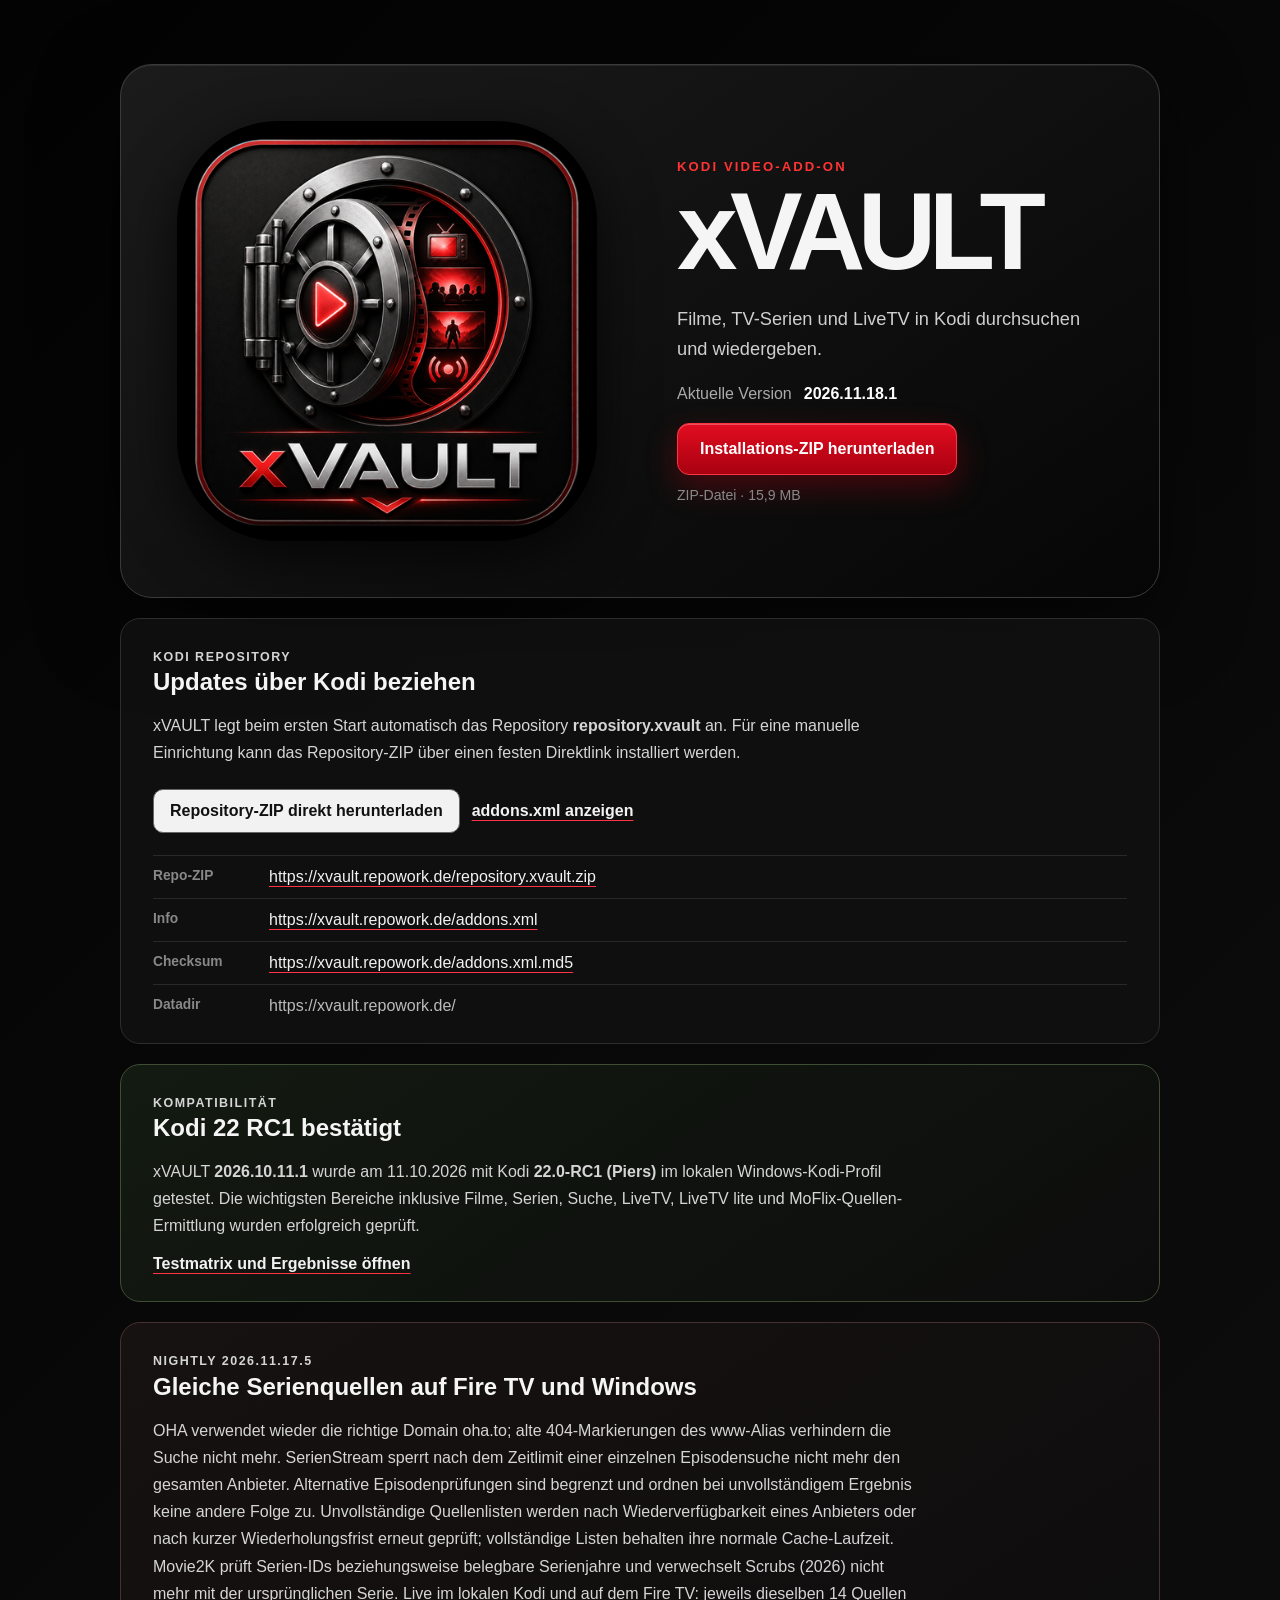
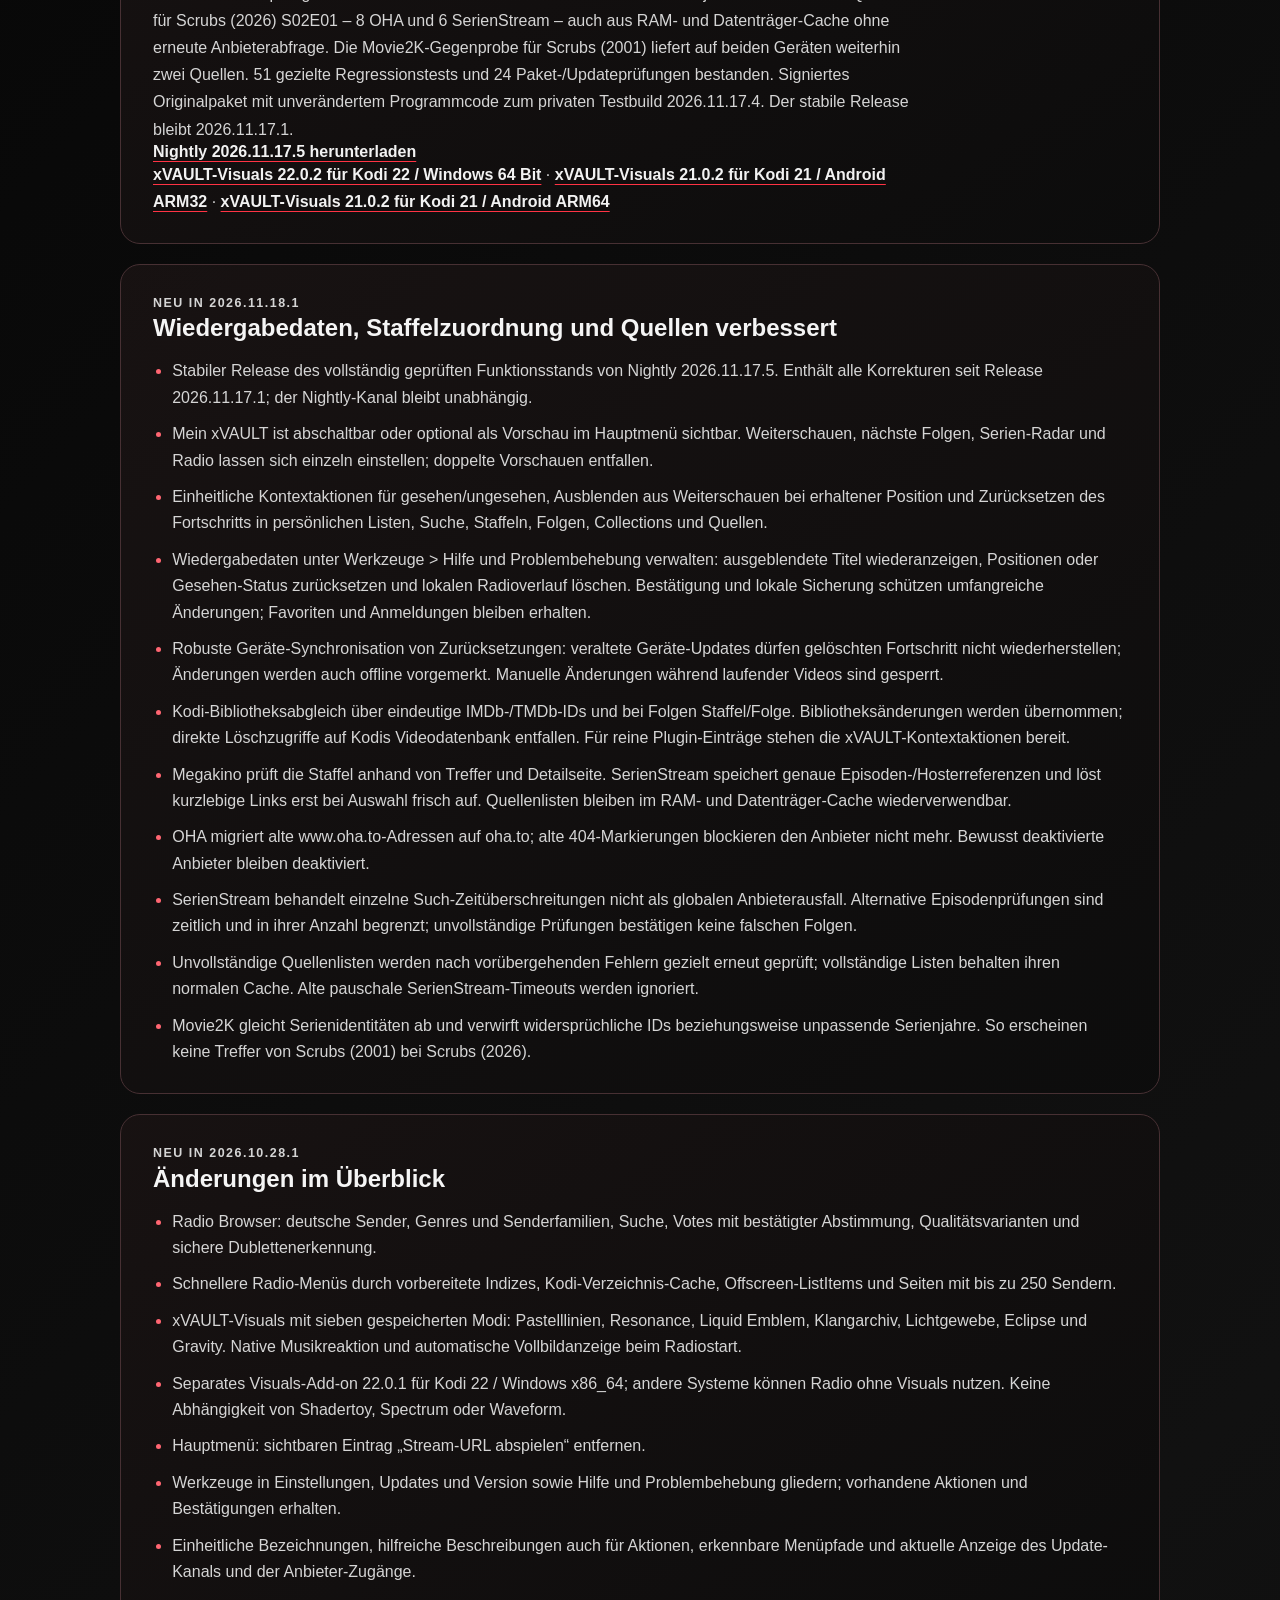
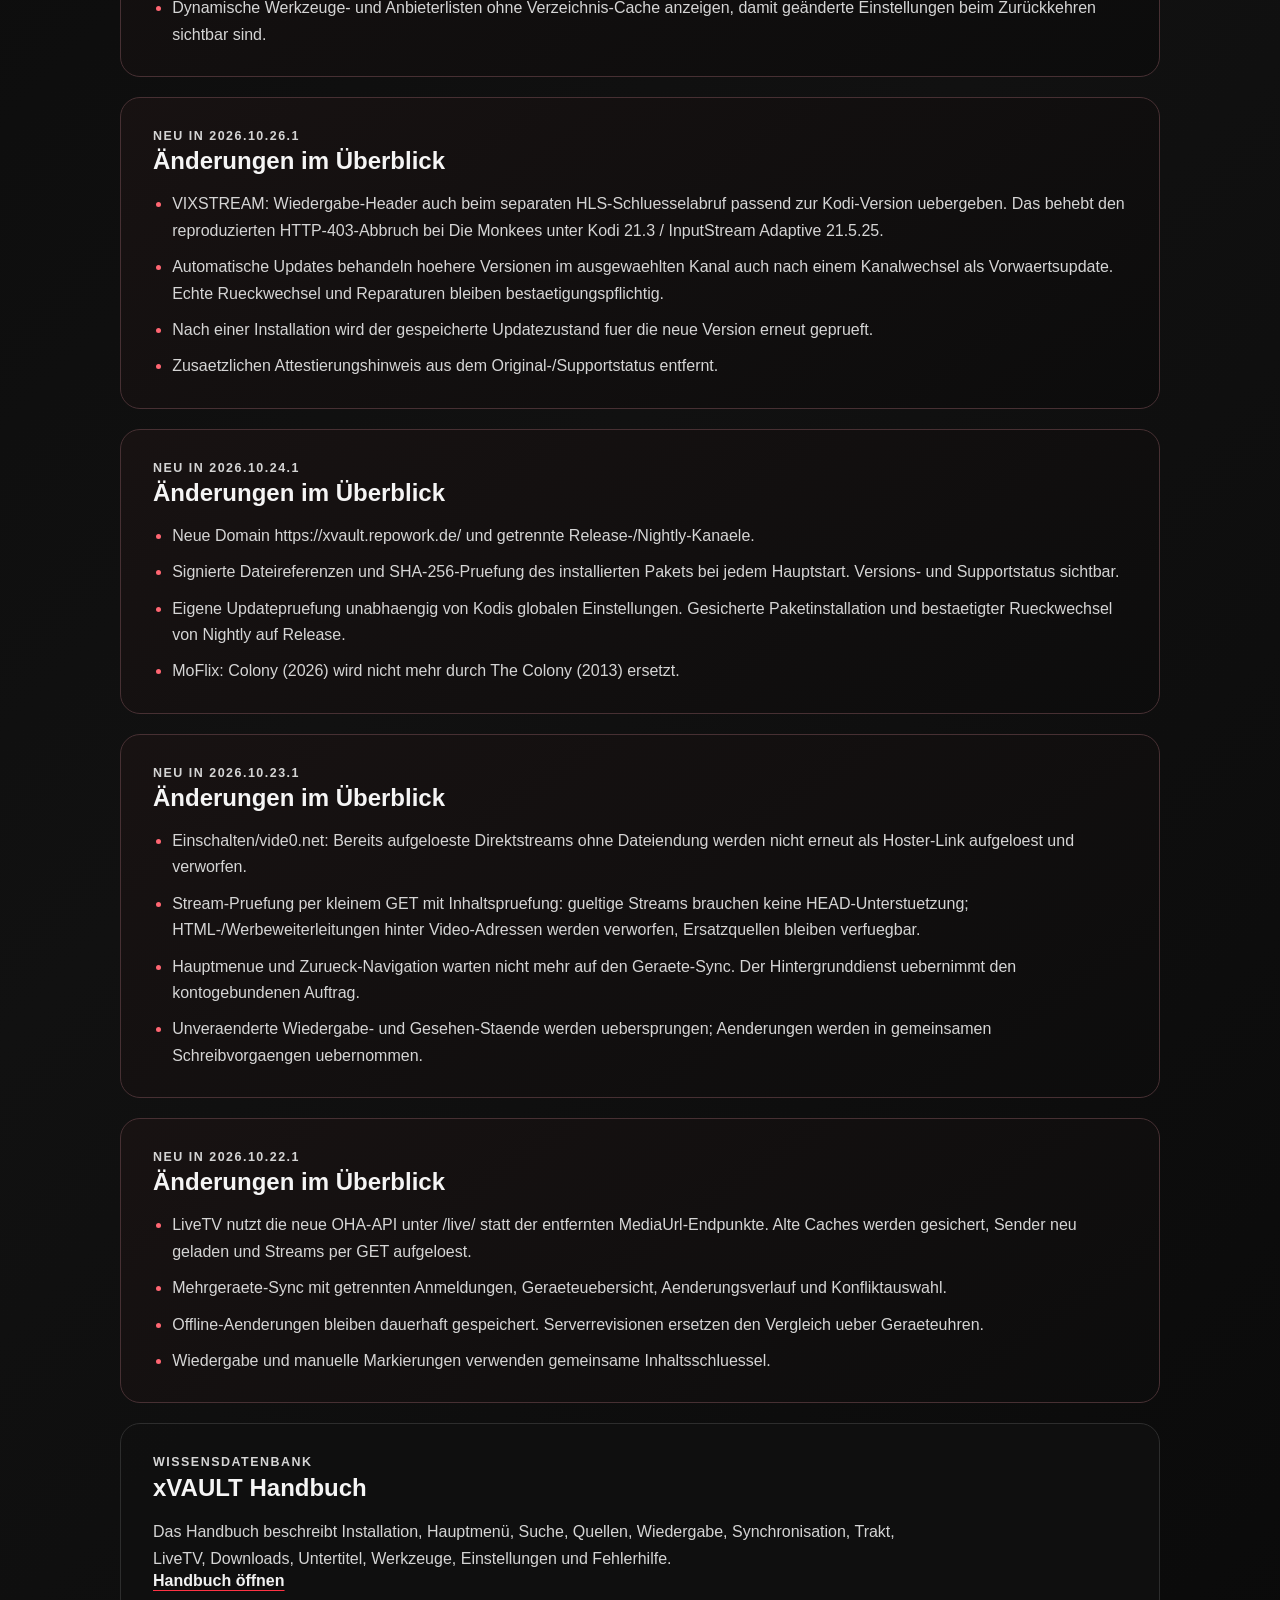
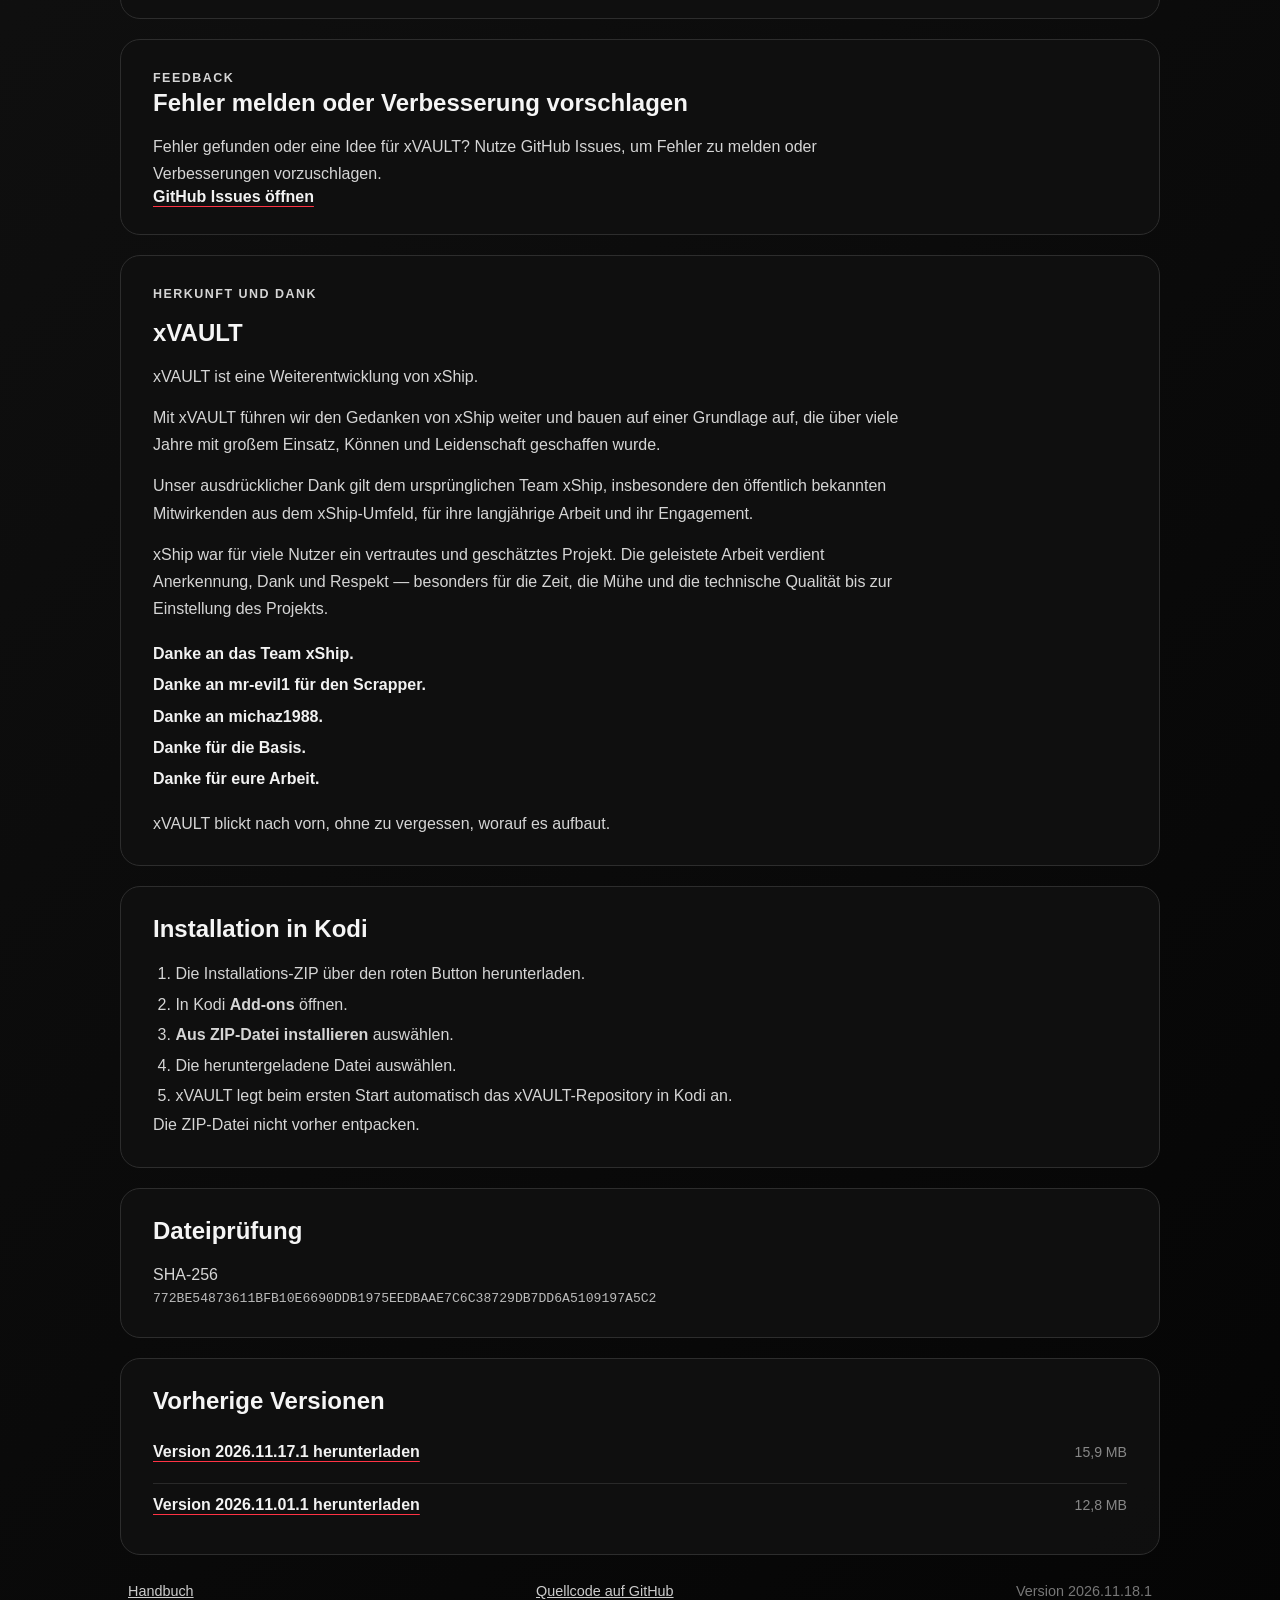
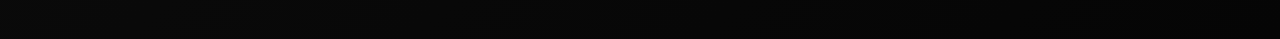
==== commit 44b896a5: "Release 2026.11.18.1: promote tested Nightly 2026.11.17.5 and preserve nightly channel" ====
--- a/docs/index.html
+++ b/docs/index.html
@@ -40,12 +40,12 @@
         <tr><th></th><th><a href="?C=N;O=D">Name</a></th><th><a href="?C=M;O=A">Last modified</a></th><th><a href="?C=S;O=A">Size</a></th></tr>
         <tr><th colspan="4"><hr></th></tr>
         <tr><td>[PARENTDIR]</td><td><a href="../" data-umami-event="Verzeichnisnavigation geöffnet">Parent Directory</a></td><td align="right">-</td><td align="right">-</td></tr>
-        <tr><td>[DIR]</td><td><a href="plugin.video.xvault/" data-umami-event="Verzeichnis geöffnet">plugin.video.xvault/</a></td><td align="right">17.Nov.2026 00:07:14</td><td align="right">-</td></tr>
-        <tr><td>[DIR]</td><td><a href="repository.xvault/" data-umami-event="Verzeichnis geöffnet">repository.xvault/</a></td><td align="right">17.Nov.2026 00:06:03</td><td align="right">-</td></tr>
-        <tr><td>[FILE]</td><td><a href="addons.xml" data-umami-event="Repository-Metadaten geöffnet">addons.xml</a></td><td align="right">17.Nov.2026 00:07:14</td><td align="right">4.60 KB</td></tr>
-        <tr><td>[FILE]</td><td><a href="addons.xml.md5" data-umami-event="Checksum geöffnet">addons.xml.md5</a></td><td align="right">17.Nov.2026 00:07:14</td><td align="right">32.00 B</td></tr>
-        <tr><td>[FILE]</td><td><a href="repository.xvault.zip" data-umami-event="Datei heruntergeladen">repository.xvault.zip</a></td><td align="right">17.Nov.2026 00:07:14</td><td align="right">330.06 KB</td></tr>
-        <tr><td>[FILE]</td><td><a href="repository.xvault-1.0.3.zip" data-umami-event="Datei heruntergeladen">repository.xvault-1.0.3.zip</a></td><td align="right">17.Nov.2026 00:07:14</td><td align="right">330.06 KB</td></tr>
+        <tr><td>[DIR]</td><td><a href="plugin.video.xvault/" data-umami-event="Verzeichnis geöffnet">plugin.video.xvault/</a></td><td align="right">18.Nov.2026 12:49:46</td><td align="right">-</td></tr>
+        <tr><td>[DIR]</td><td><a href="repository.xvault/" data-umami-event="Verzeichnis geöffnet">repository.xvault/</a></td><td align="right">18.Nov.2026 12:49:03</td><td align="right">-</td></tr>
+        <tr><td>[FILE]</td><td><a href="addons.xml" data-umami-event="Repository-Metadaten geöffnet">addons.xml</a></td><td align="right">18.Nov.2026 12:49:46</td><td align="right">4.60 KB</td></tr>
+        <tr><td>[FILE]</td><td><a href="addons.xml.md5" data-umami-event="Checksum geöffnet">addons.xml.md5</a></td><td align="right">18.Nov.2026 12:49:46</td><td align="right">32.00 B</td></tr>
+        <tr><td>[FILE]</td><td><a href="repository.xvault.zip" data-umami-event="Datei heruntergeladen">repository.xvault.zip</a></td><td align="right">18.Nov.2026 12:49:46</td><td align="right">330.06 KB</td></tr>
+        <tr><td>[FILE]</td><td><a href="repository.xvault-1.0.3.zip" data-umami-event="Datei heruntergeladen">repository.xvault-1.0.3.zip</a></td><td align="right">18.Nov.2026 12:49:46</td><td align="right">330.06 KB</td></tr>
         <tr><th colspan="4"><hr></th></tr>
       </tbody>
     </table>
@@ -61,10 +61,10 @@
 
         <div class="release">
           <span>Aktuelle Version</span>
-          <strong>2026.11.17.1</strong>
-        </div>
-
-        <a class="download" href="downloads/plugin.video.xvault-2026.11.17.1.zip" download data-umami-event="Add-on ZIP heruntergeladen">
+          <strong>2026.11.18.1</strong>
+        </div>
+
+        <a class="download" href="downloads/plugin.video.xvault-2026.11.18.1.zip" download data-umami-event="Add-on ZIP heruntergeladen">
           Installations-ZIP herunterladen
         </a>
 
@@ -130,6 +130,24 @@
     </section>
 
     <!-- release-notes:start -->
+    <section class="panel update-panel">
+      <p class="section-kicker">Neu in 2026.11.18.1</p>
+      <h2>Wiedergabedaten, Staffelzuordnung und Quellen verbessert</h2>
+      <ul class="update-list">
+        <li>Stabiler Release des vollständig geprüften Funktionsstands von Nightly 2026.11.17.5. Enthält alle Korrekturen seit Release 2026.11.17.1; der Nightly-Kanal bleibt unabhängig.</li>
+        <li>Mein xVAULT ist abschaltbar oder optional als Vorschau im Hauptmenü sichtbar. Weiterschauen, nächste Folgen, Serien-Radar und Radio lassen sich einzeln einstellen; doppelte Vorschauen entfallen.</li>
+        <li>Einheitliche Kontextaktionen für gesehen/ungesehen, Ausblenden aus Weiterschauen bei erhaltener Position und Zurücksetzen des Fortschritts in persönlichen Listen, Suche, Staffeln, Folgen, Collections und Quellen.</li>
+        <li>Wiedergabedaten unter Werkzeuge &gt; Hilfe und Problembehebung verwalten: ausgeblendete Titel wiederanzeigen, Positionen oder Gesehen-Status zurücksetzen und lokalen Radioverlauf löschen. Bestätigung und lokale Sicherung schützen umfangreiche Änderungen; Favoriten und Anmeldungen bleiben erhalten.</li>
+        <li>Robuste Geräte-Synchronisation von Zurücksetzungen: veraltete Geräte-Updates dürfen gelöschten Fortschritt nicht wiederherstellen; Änderungen werden auch offline vorgemerkt. Manuelle Änderungen während laufender Videos sind gesperrt.</li>
+        <li>Kodi-Bibliotheksabgleich über eindeutige IMDb-/TMDb-IDs und bei Folgen Staffel/Folge. Bibliotheksänderungen werden übernommen; direkte Löschzugriffe auf Kodis Videodatenbank entfallen. Für reine Plugin-Einträge stehen die xVAULT-Kontextaktionen bereit.</li>
+        <li>Megakino prüft die Staffel anhand von Treffer und Detailseite. SerienStream speichert genaue Episoden-/Hosterreferenzen und löst kurzlebige Links erst bei Auswahl frisch auf. Quellenlisten bleiben im RAM- und Datenträger-Cache wiederverwendbar.</li>
+        <li>OHA migriert alte www.oha.to-Adressen auf oha.to; alte 404-Markierungen blockieren den Anbieter nicht mehr. Bewusst deaktivierte Anbieter bleiben deaktiviert.</li>
+        <li>SerienStream behandelt einzelne Such-Zeitüberschreitungen nicht als globalen Anbieterausfall. Alternative Episodenprüfungen sind zeitlich und in ihrer Anzahl begrenzt; unvollständige Prüfungen bestätigen keine falschen Folgen.</li>
+        <li>Unvollständige Quellenlisten werden nach vorübergehenden Fehlern gezielt erneut geprüft; vollständige Listen behalten ihren normalen Cache. Alte pauschale SerienStream-Timeouts werden ignoriert.</li>
+        <li>Movie2K gleicht Serienidentitäten ab und verwirft widersprüchliche IDs beziehungsweise unpassende Serienjahre. So erscheinen keine Treffer von Scrubs (2001) bei Scrubs (2026).</li>
+      </ul>
+    </section>
+
     <section class="panel update-panel">
       <p class="section-kicker">Neu in 2026.10.28.1</p>
       <h2>Änderungen im Überblick</h2>
@@ -252,15 +270,15 @@
     <section class="panel checksum">
       <h2>Dateiprüfung</h2>
       <p>SHA-256</p>
-      <code>77003D8B3044780FB872AE622E390AFA8B02D657A21119185308E043056EACD3</code>
+      <code>772BE54873611BFB10E6690DDB1975EEDBAAE7C6C38729DB7DD6A5109197A5C2</code>
     </section>
 
     <section class="panel archive">
       <h2>Vorherige Versionen</h2>
       <ul class="archive-list">
         <!-- previous-downloads:start -->
+        <li><a href="downloads/plugin.video.xvault-2026.11.17.1.zip" download data-umami-event="Vorherige Version heruntergeladen">Version 2026.11.17.1 herunterladen</a><span>15,9 MB</span></li>
         <li><a href="downloads/plugin.video.xvault-2026.11.01.1.zip" download data-umami-event="Vorherige Version heruntergeladen">Version 2026.11.01.1 herunterladen</a><span>12,8 MB</span></li>
-        <li><a href="downloads/plugin.video.xvault-2026.10.28.1.zip" download data-umami-event="Vorherige Version heruntergeladen">Version 2026.10.28.1 herunterladen</a><span>12,8 MB</span></li>
         <!-- previous-downloads:end -->
       </ul>
     </section>
@@ -268,7 +286,7 @@
     <footer>
       <a href="handbuch/" data-umami-event="Handbuch geöffnet">Handbuch</a>
       <a href="https://github.com/mojomedia1812/xVAULT" data-umami-event="GitHub Repo geöffnet">Quellcode auf GitHub</a>
-      <span>Version 2026.11.17.1</span>
+      <span>Version 2026.11.18.1</span>
     </footer>
   </main>
 </body>
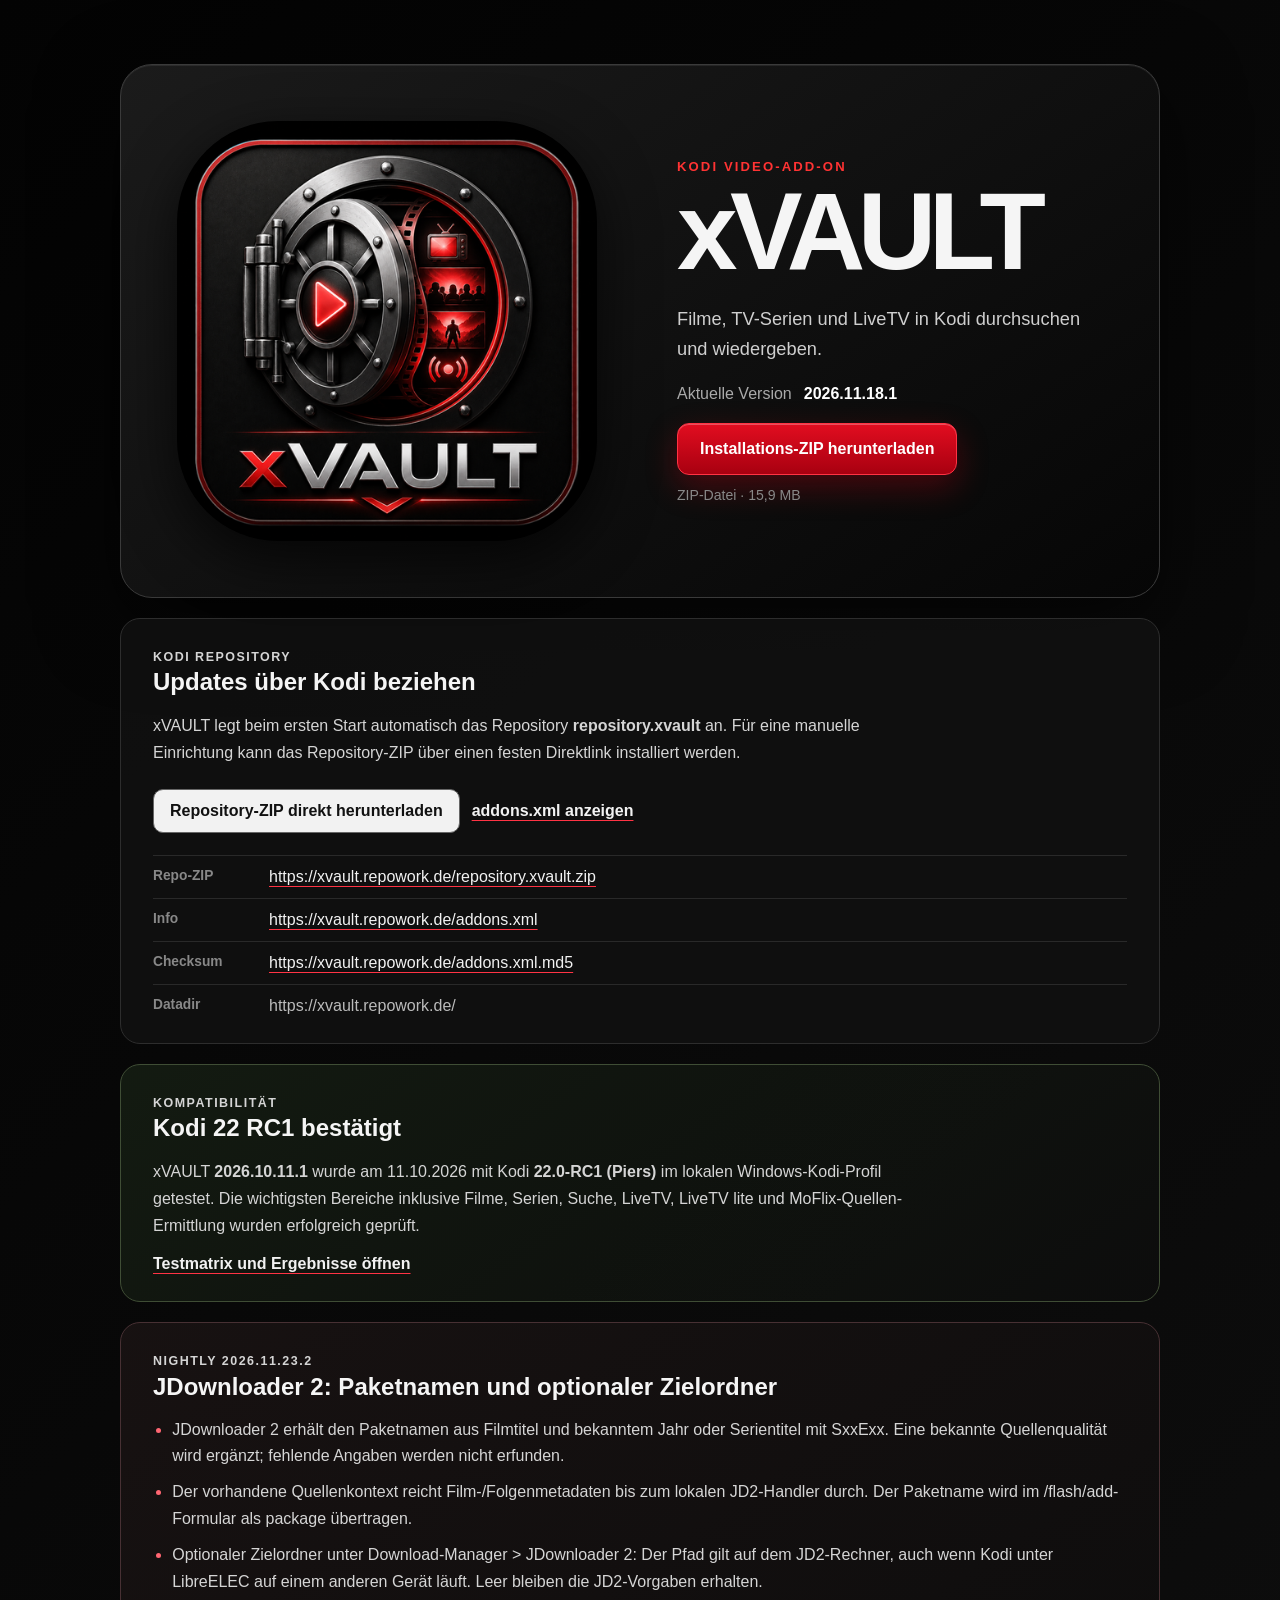
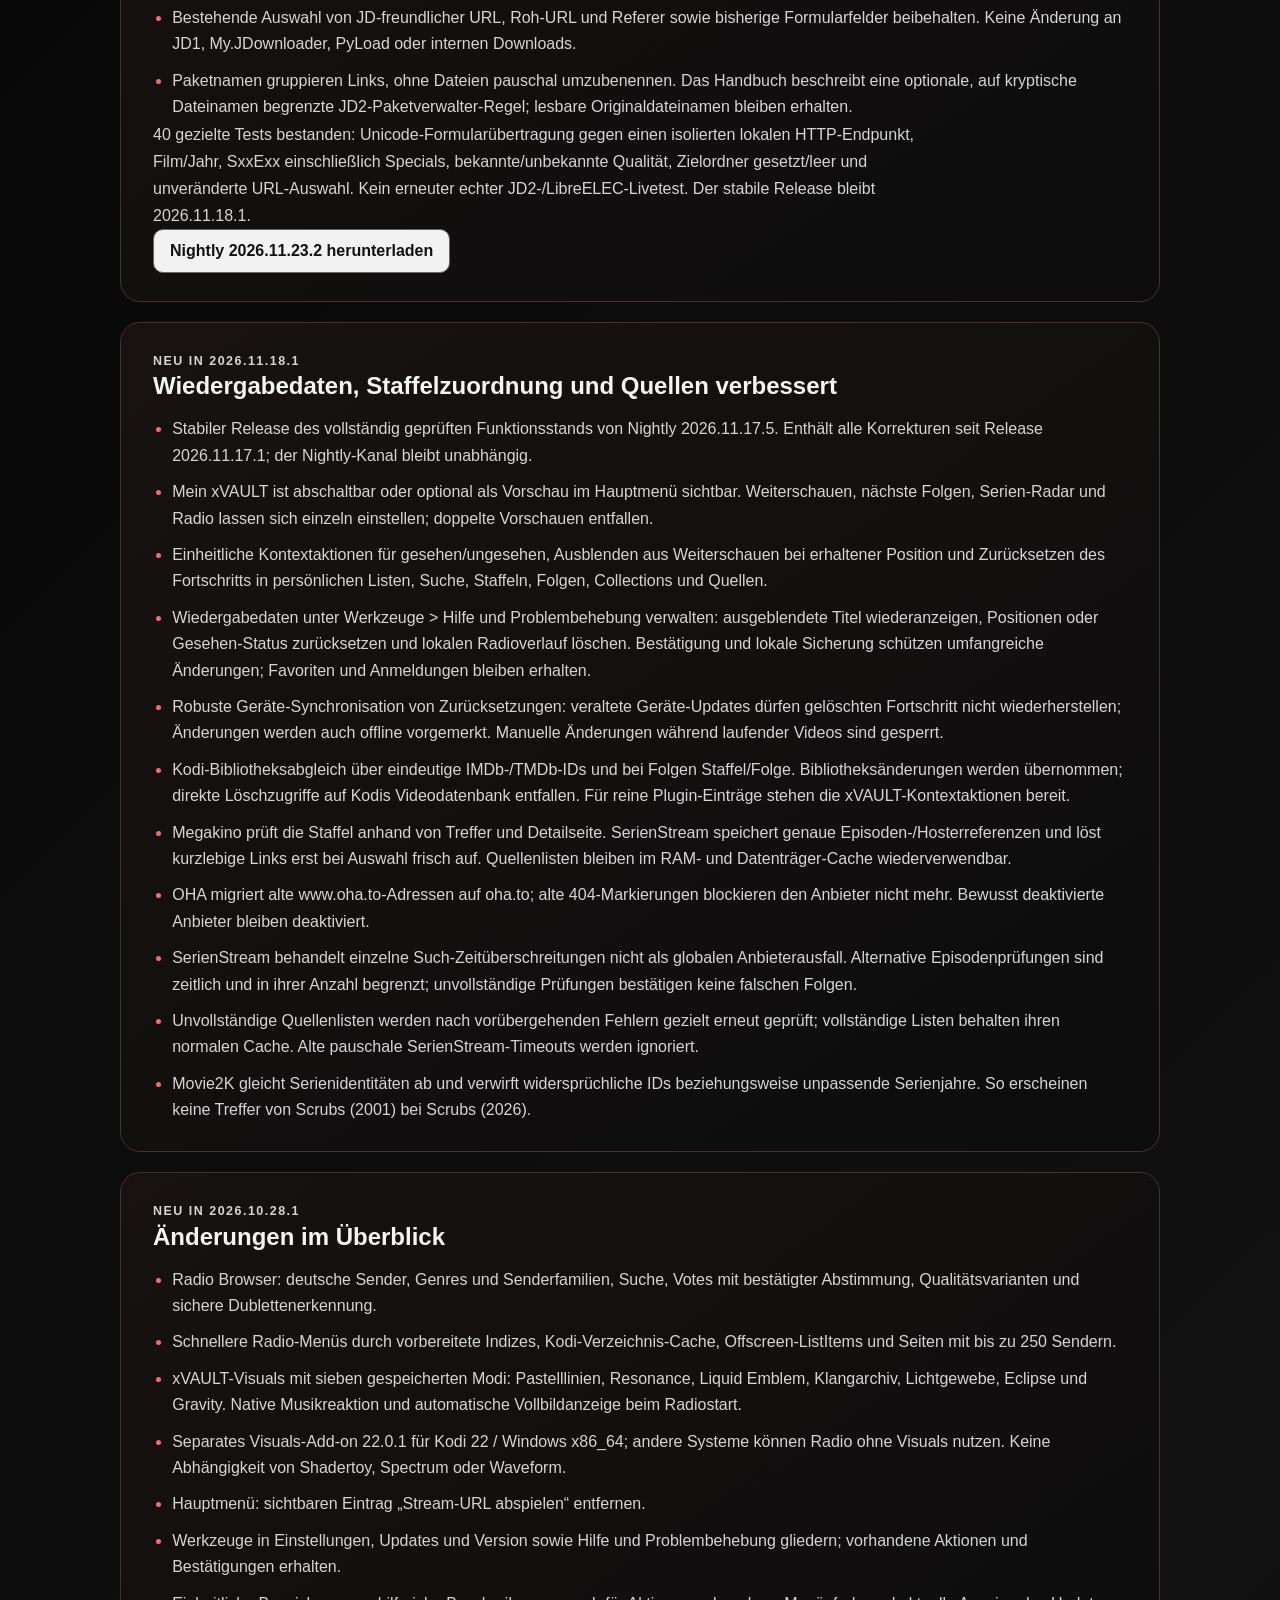
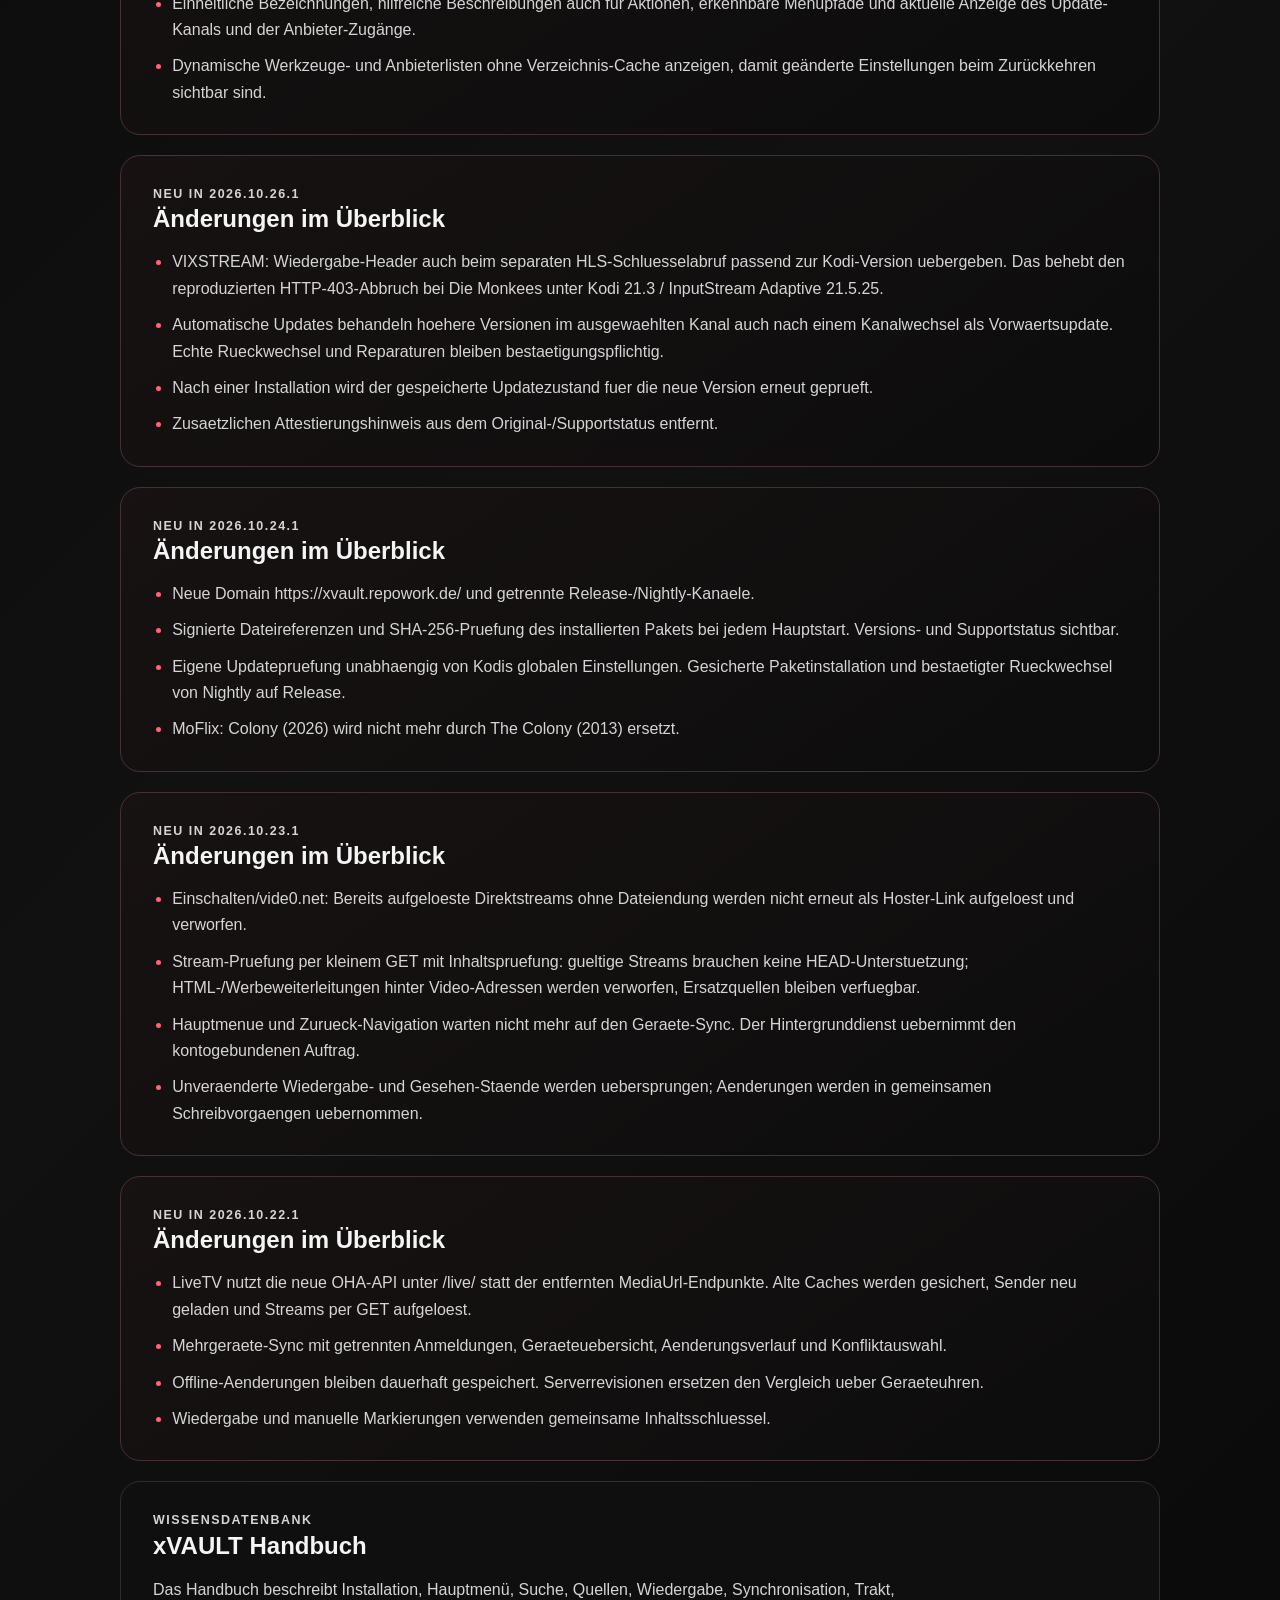
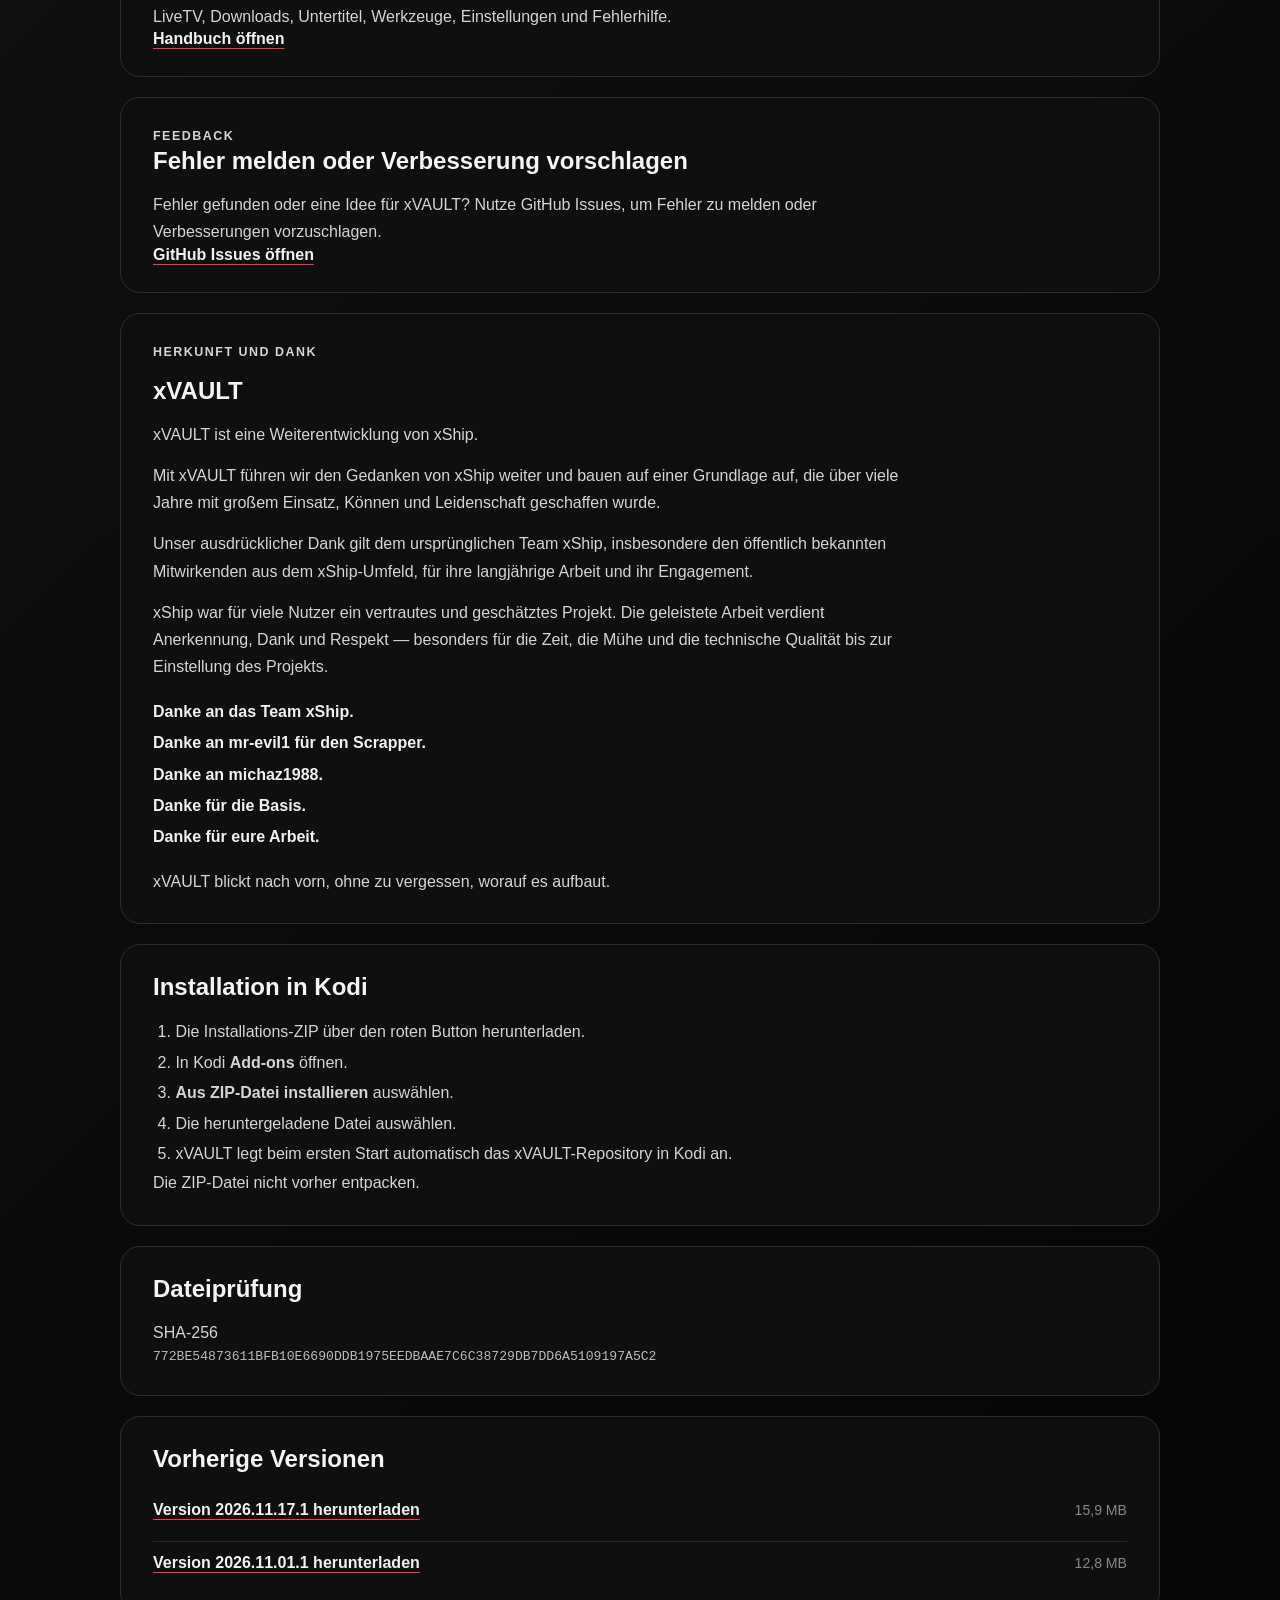
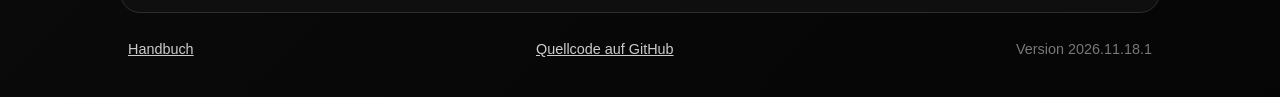
==== commit a12a846a: "Nightly 2026.11.23.2: pass package metadata and optional remote directory to JD2" ====
--- a/docs/index.html
+++ b/docs/index.html
@@ -122,11 +122,17 @@
     </section>
 
     <section class="panel update-panel">
-      <p class="section-kicker">Nightly 2026.11.17.5</p>
-      <h2>Gleiche Serienquellen auf Fire TV und Windows</h2>
-      <p>OHA verwendet wieder die richtige Domain oha.to; alte 404-Markierungen des www-Alias verhindern die Suche nicht mehr. SerienStream sperrt nach dem Zeitlimit einer einzelnen Episodensuche nicht mehr den gesamten Anbieter. Alternative Episodenprüfungen sind begrenzt und ordnen bei unvollständigem Ergebnis keine andere Folge zu. Unvollständige Quellenlisten werden nach Wiederverfügbarkeit eines Anbieters oder nach kurzer Wiederholungsfrist erneut geprüft; vollständige Listen behalten ihre normale Cache-Laufzeit. Movie2K prüft Serien-IDs beziehungsweise belegbare Serienjahre und verwechselt Scrubs (2026) nicht mehr mit der ursprünglichen Serie. Live im lokalen Kodi und auf dem Fire TV: jeweils dieselben 14 Quellen für Scrubs (2026) S02E01 – 8 OHA und 6 SerienStream – auch aus RAM- und Datenträger-Cache ohne erneute Anbieterabfrage. Die Movie2K-Gegenprobe für Scrubs (2001) liefert auf beiden Geräten weiterhin zwei Quellen. 51 gezielte Regressionstests und 24 Paket-/Updateprüfungen bestanden. Signiertes Originalpaket mit unverändertem Programmcode zum privaten Testbuild 2026.11.17.4. Der stabile Release bleibt 2026.11.17.1.</p>
-      <a class="plain-link" href="downloads/plugin.video.xvault-2026.11.17.5.zip" download data-umami-event="Nightly ZIP heruntergeladen">Nightly 2026.11.17.5 herunterladen</a>
-      <p><a class="plain-link" href="updates/native/windows-x86_64/kodi22/visualization.xvault/visualization.xvault-22.0.2.zip" download>xVAULT-Visuals 22.0.2 für Kodi 22 / Windows 64 Bit</a> · <a class="plain-link" href="updates/native/android-armv7/kodi21/visualization.xvault/visualization.xvault-21.0.2.zip" download>xVAULT-Visuals 21.0.2 für Kodi 21 / Android ARM32</a> · <a class="plain-link" href="updates/native/android-aarch64/kodi21/visualization.xvault/visualization.xvault-21.0.2.zip" download>xVAULT-Visuals 21.0.2 für Kodi 21 / Android ARM64</a></p>
+      <p class="section-kicker">Nightly 2026.11.23.2</p>
+      <h2>JDownloader 2: Paketnamen und optionaler Zielordner</h2>
+      <ul class="update-list">
+        <li>JDownloader 2 erhält den Paketnamen aus Filmtitel und bekanntem Jahr oder Serientitel mit SxxExx. Eine bekannte Quellenqualität wird ergänzt; fehlende Angaben werden nicht erfunden.</li>
+        <li>Der vorhandene Quellenkontext reicht Film-/Folgenmetadaten bis zum lokalen JD2-Handler durch. Der Paketname wird im /flash/add-Formular als package übertragen.</li>
+        <li>Optionaler Zielordner unter Download-Manager &gt; JDownloader 2: Der Pfad gilt auf dem JD2-Rechner, auch wenn Kodi unter LibreELEC auf einem anderen Gerät läuft. Leer bleiben die JD2-Vorgaben erhalten.</li>
+        <li>Bestehende Auswahl von JD-freundlicher URL, Roh-URL und Referer sowie bisherige Formularfelder beibehalten. Keine Änderung an JD1, My.JDownloader, PyLoad oder internen Downloads.</li>
+        <li>Paketnamen gruppieren Links, ohne Dateien pauschal umzubenennen. Das Handbuch beschreibt eine optionale, auf kryptische Dateinamen begrenzte JD2-Paketverwalter-Regel; lesbare Originaldateinamen bleiben erhalten.</li>
+      </ul>
+      <p>40 gezielte Tests bestanden: Unicode-Formularübertragung gegen einen isolierten lokalen HTTP-Endpunkt, Film/Jahr, SxxExx einschließlich Specials, bekannte/unbekannte Qualität, Zielordner gesetzt/leer und unveränderte URL-Auswahl. Kein erneuter echter JD2-/LibreELEC-Livetest. Der stabile Release bleibt 2026.11.18.1.</p>
+      <a class="secondary-download" href="downloads/plugin.video.xvault-2026.11.23.2.zip" download data-umami-event="Nightly ZIP heruntergeladen">Nightly 2026.11.23.2 herunterladen</a>
     </section>
 
     <!-- release-notes:start -->
